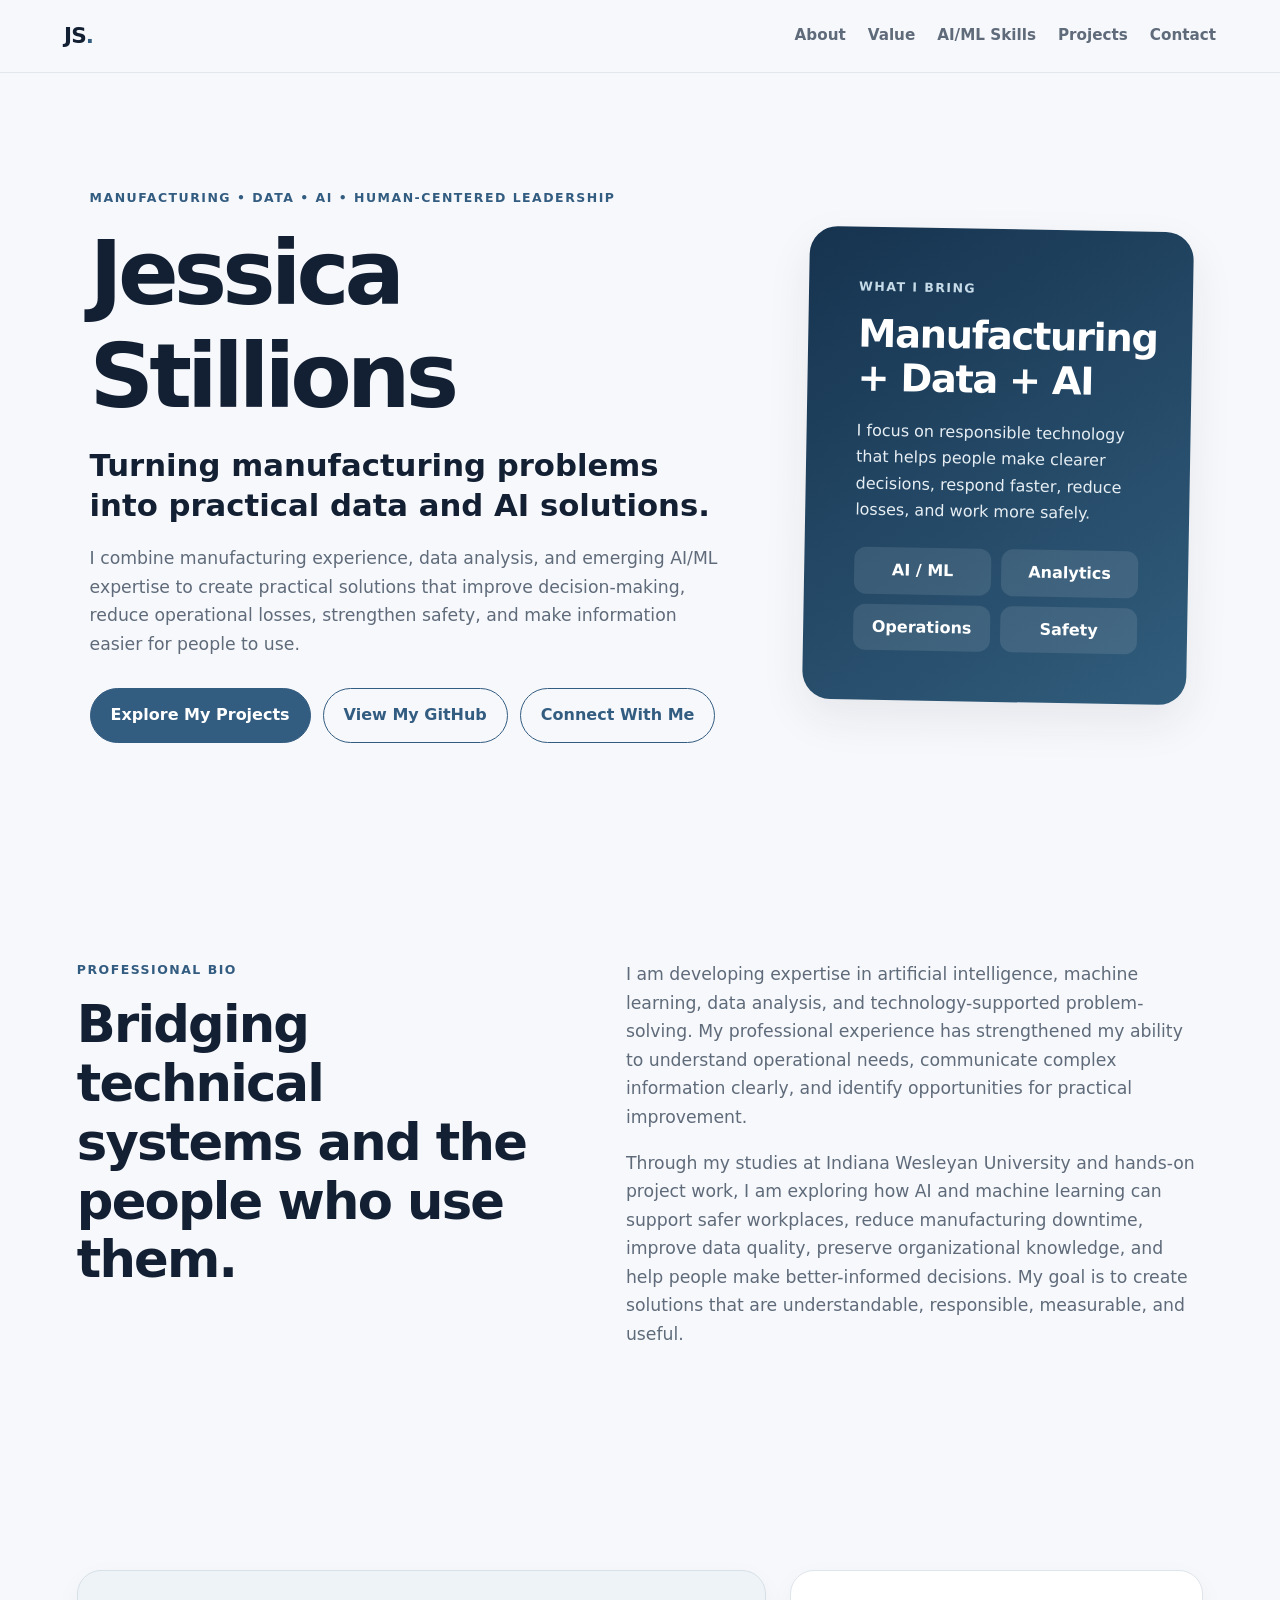
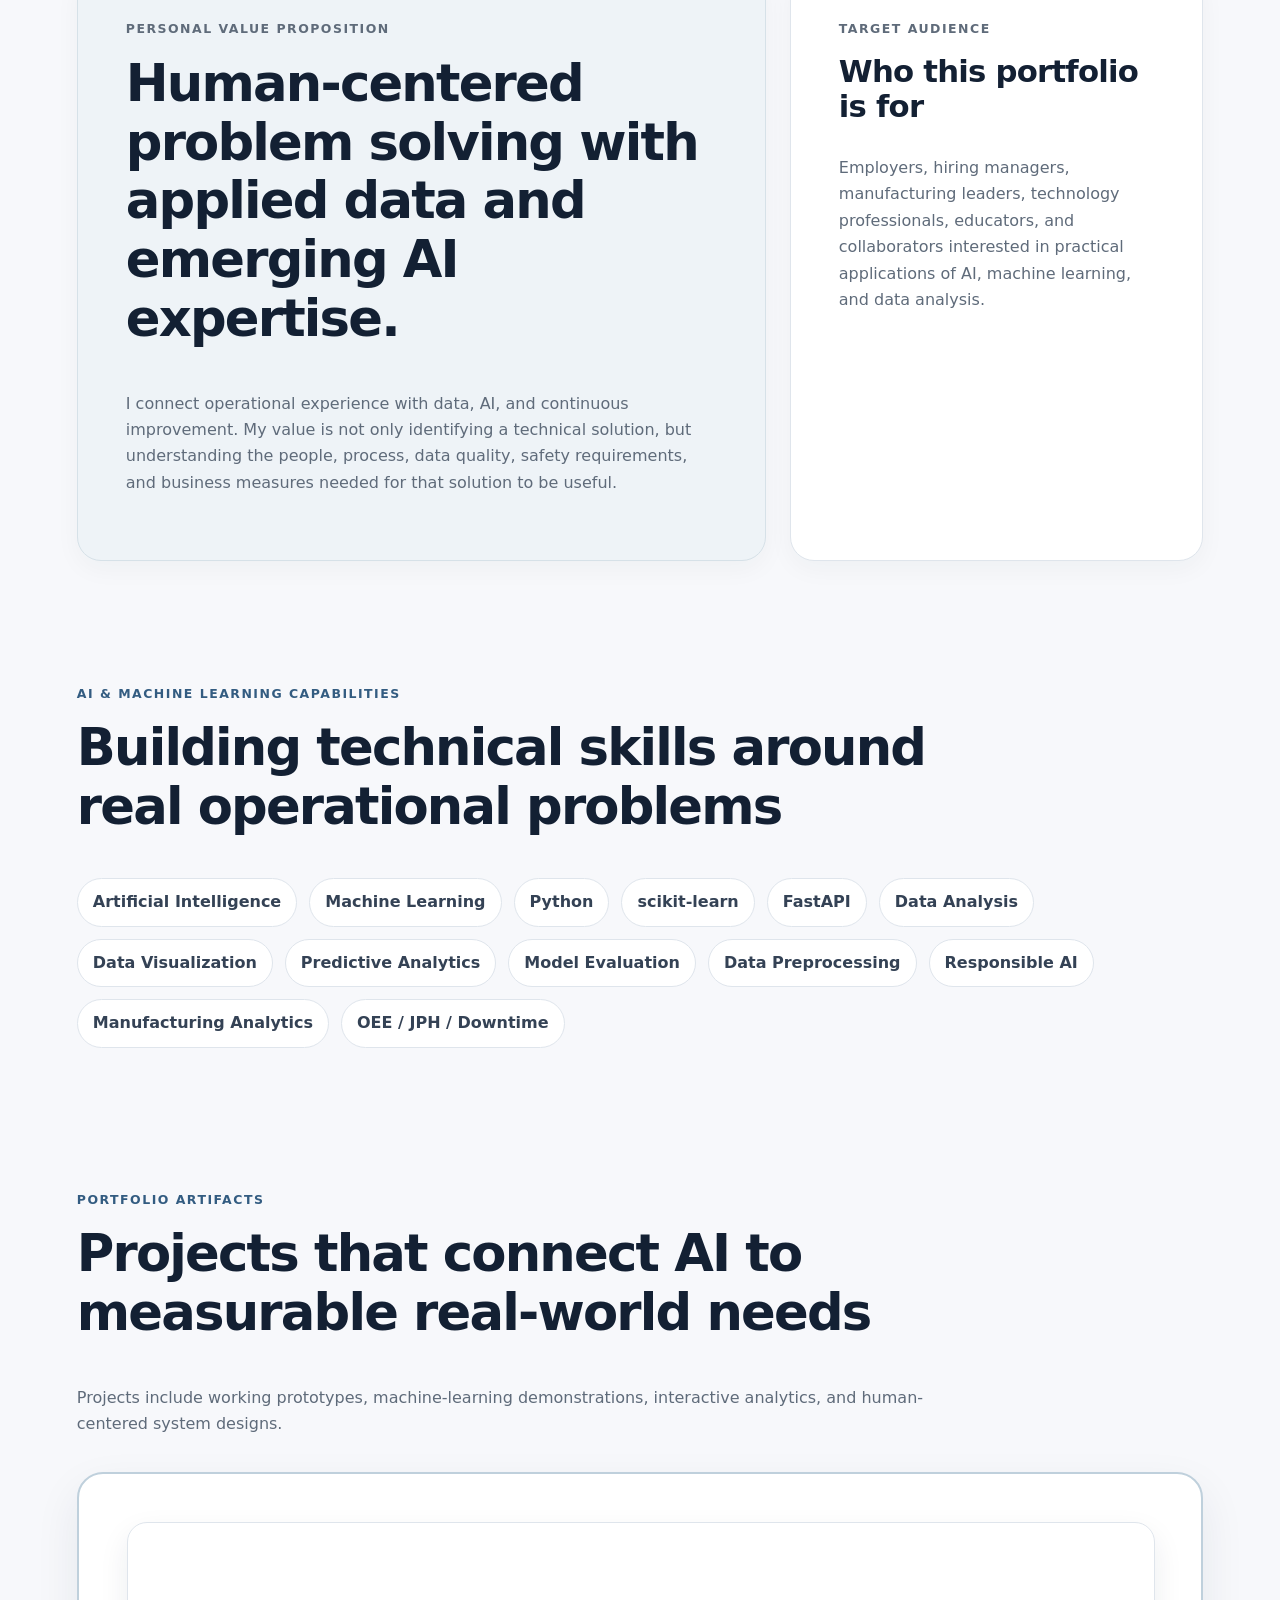
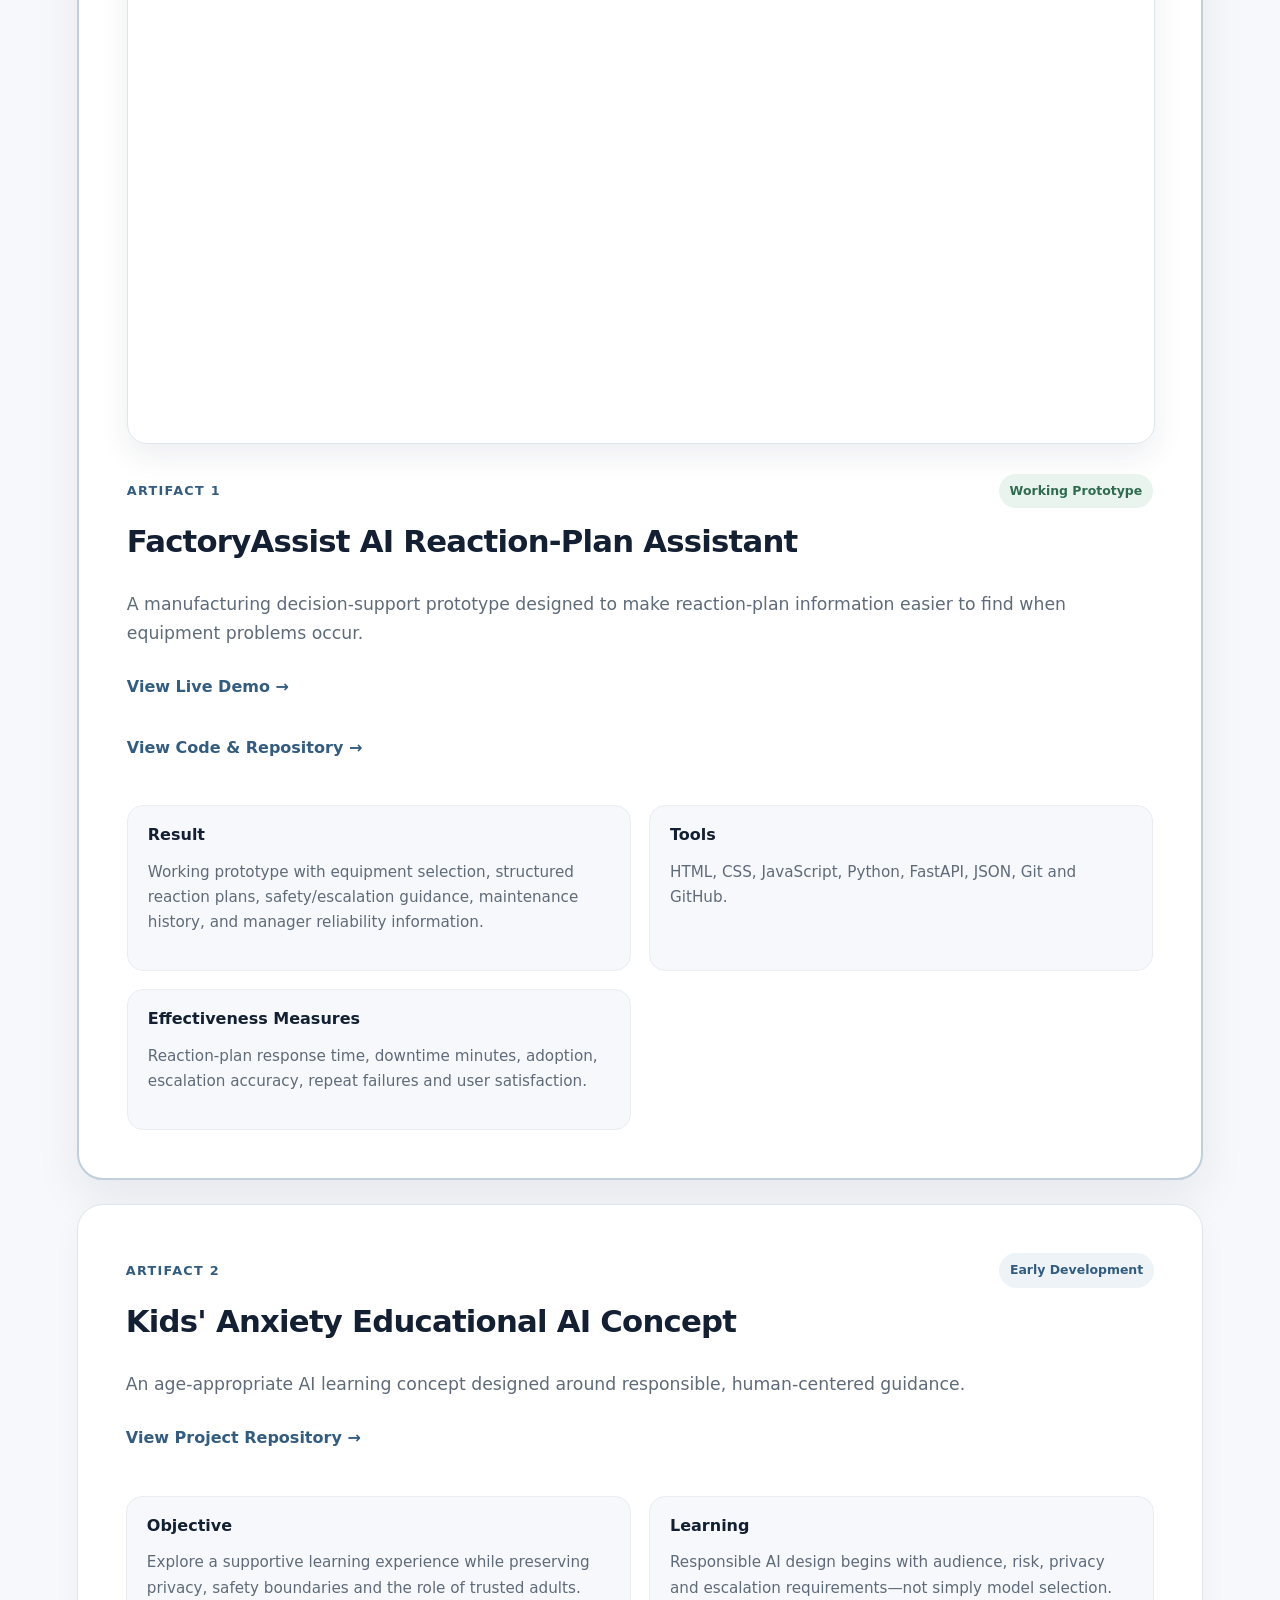
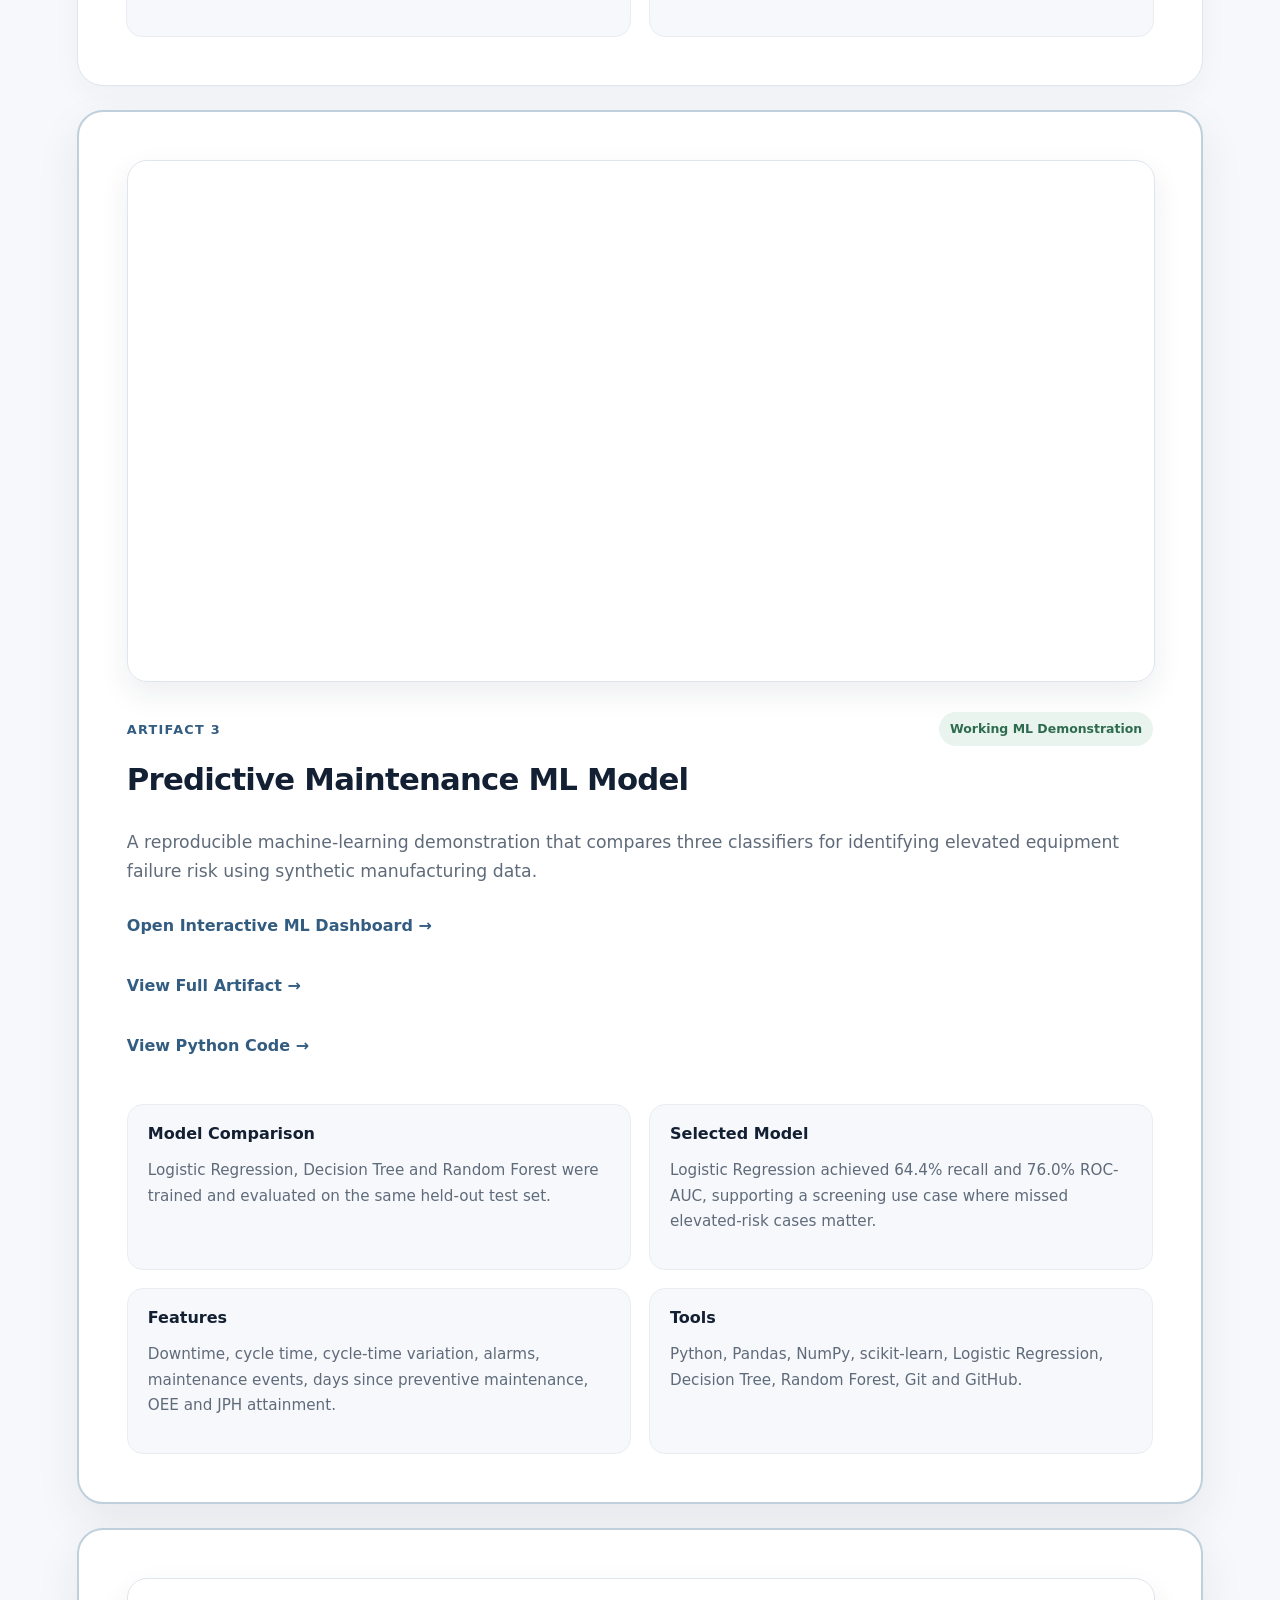
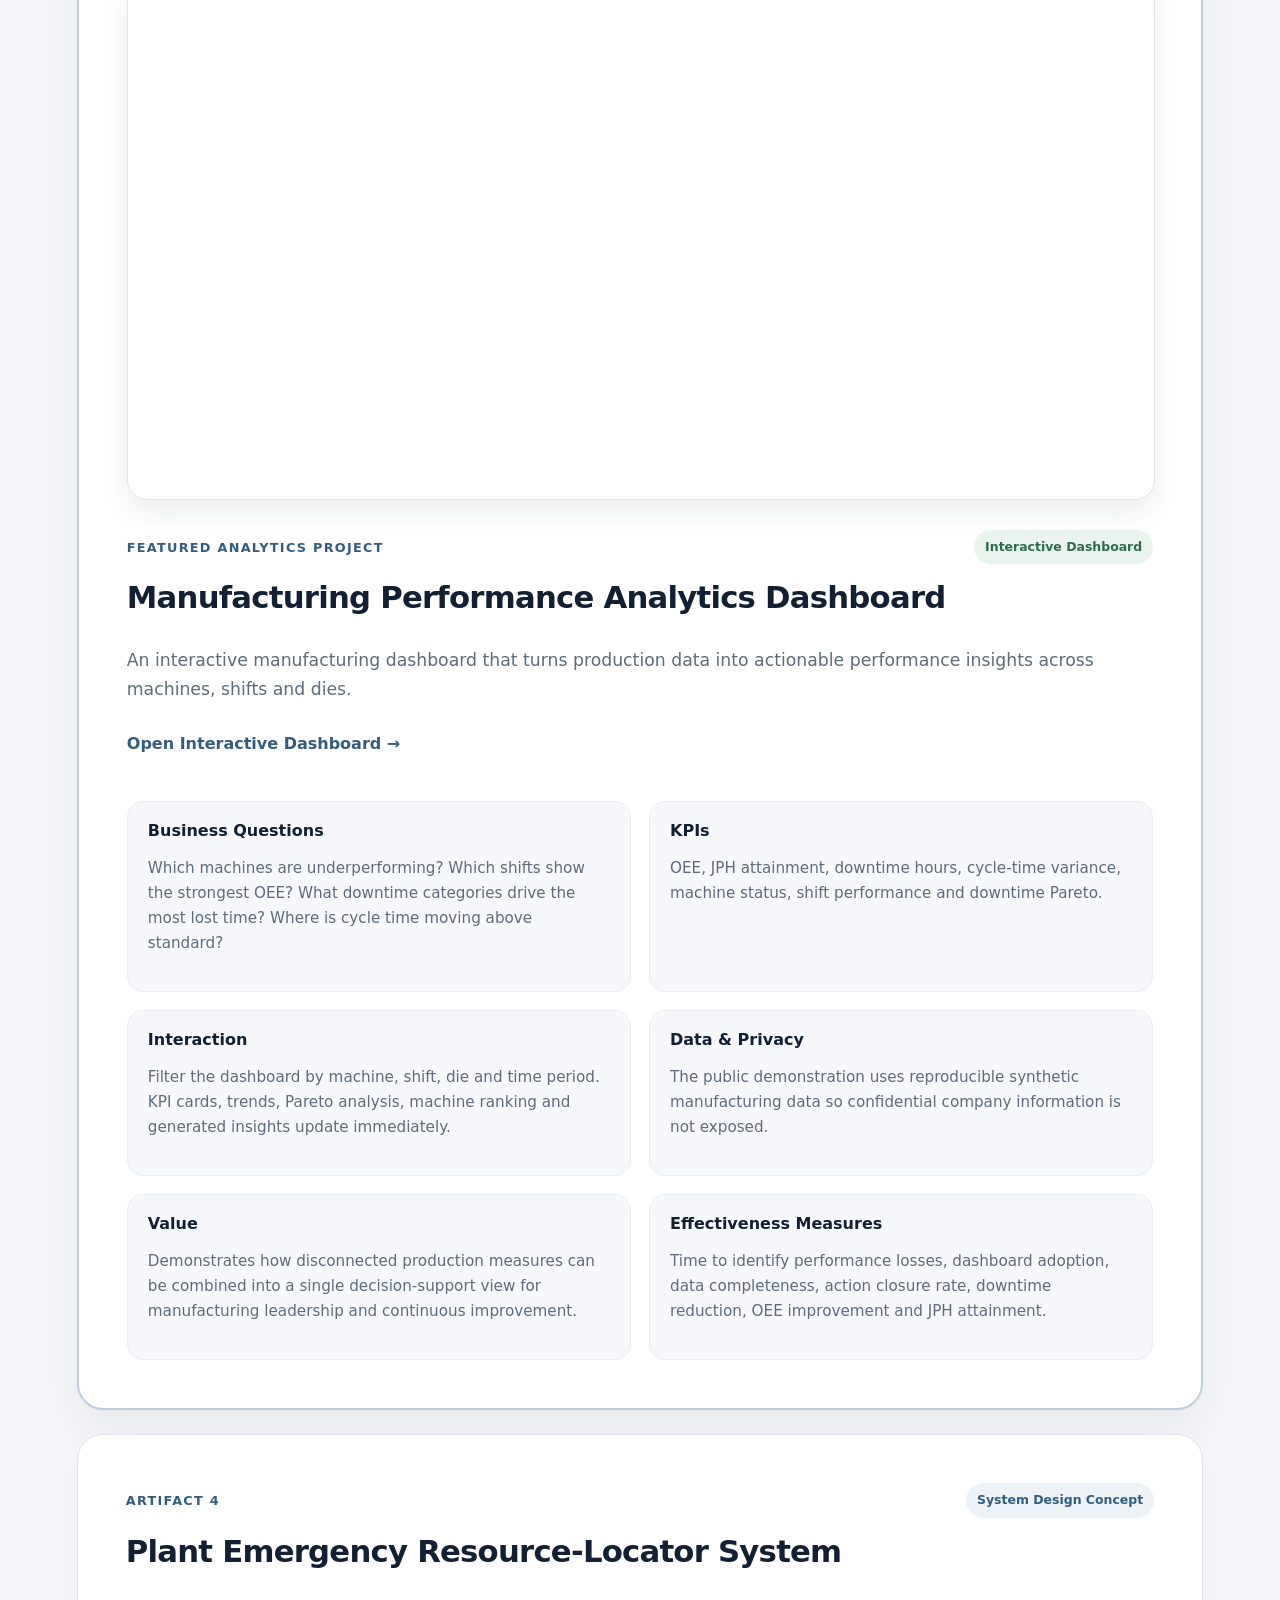
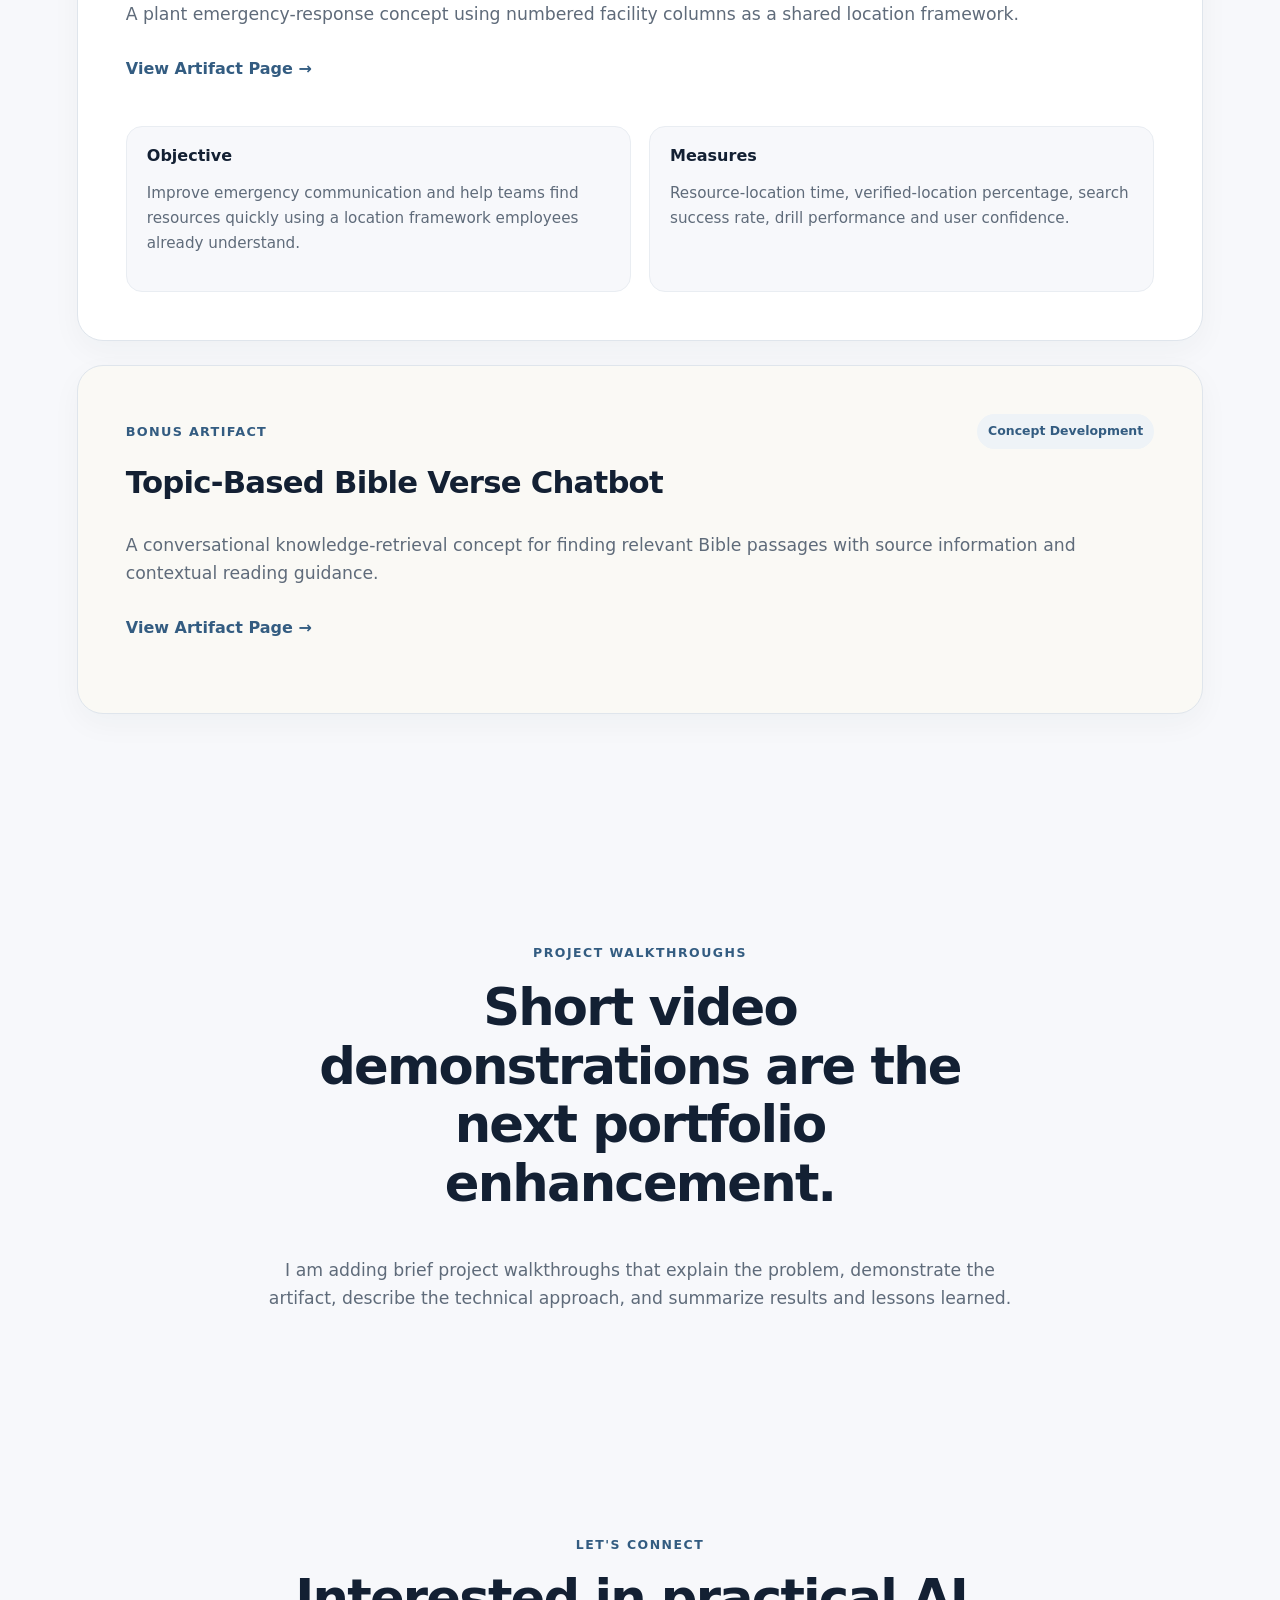
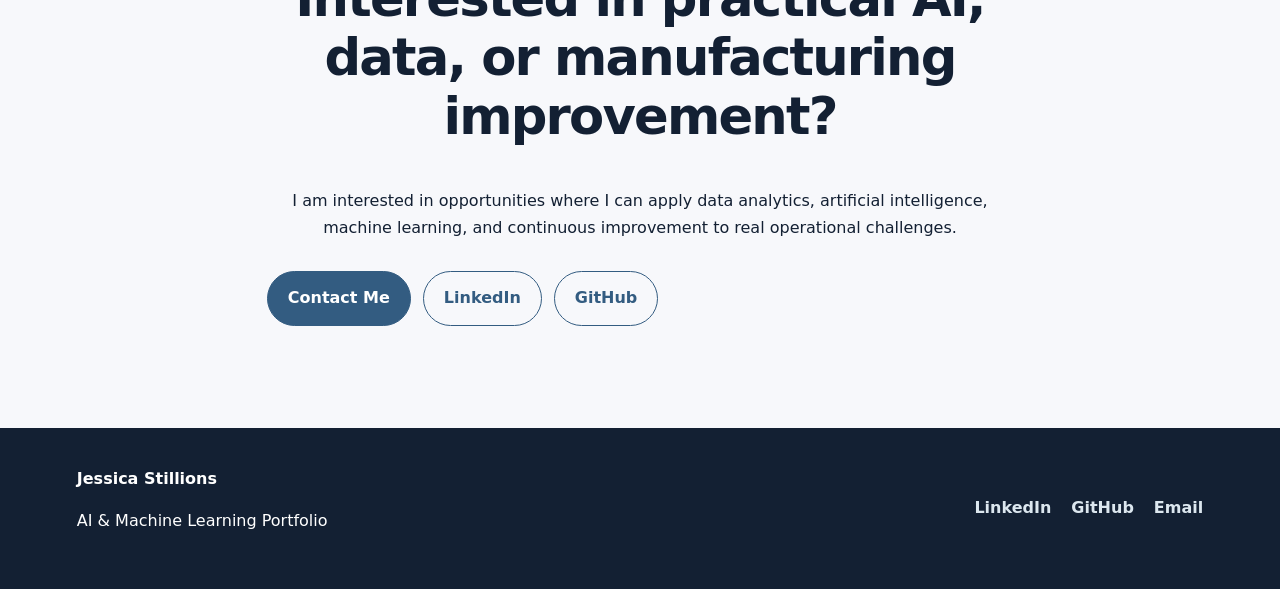
==== index.html @ 1bf2c4be "Add manufacturing analytics dashboard to portfolio" ====
<!DOCTYPE html>
<html lang="en">
<head>
  <meta charset="UTF-8" />
  <meta name="viewport" content="width=device-width, initial-scale=1.0" />
  <meta name="description" content="Jessica Stillions — AI, machine learning, and data portfolio focused on practical manufacturing, safety, and human-centered solutions." />
  <title>Jessica Stillions | AI & Machine Learning Portfolio</title>
  <link rel="stylesheet" href="styles.css" />
</head>
<body>
  <header class="site-header"><a class="brand" href="#top">JS<span>.</span></a><nav aria-label="Primary navigation"><a href="#about">About</a><a href="#value">Value</a><a href="#skills">AI/ML Skills</a><a href="#projects">Projects</a><a href="#contact">Contact</a></nav></header>
  <main id="top">
    <section class="hero"><div class="hero-copy"><p class="eyebrow">MANUFACTURING • DATA • AI • HUMAN-CENTERED LEADERSHIP</p><h1>Jessica Stillions</h1><p class="hero-lead">Turning manufacturing problems into practical data and AI solutions.</p><p class="hero-text">I combine manufacturing experience, data analysis, and emerging AI/ML expertise to create practical solutions that improve decision-making, reduce operational losses, strengthen safety, and make information easier for people to use.</p><div class="hero-actions"><a class="button primary" href="#projects">Explore My Projects</a><a class="button secondary" href="https://github.com/StillionsDataAnalyst" target="_blank" rel="noopener">View My GitHub</a><a class="button secondary" href="#contact">Connect With Me</a></div></div><div class="hero-card"><p class="card-kicker">What I bring</p><h2>Manufacturing + Data + AI</h2><p>I focus on responsible technology that helps people make clearer decisions, respond faster, reduce losses, and work more safely.</p><div class="mini-grid"><span>AI / ML</span><span>Analytics</span><span>Operations</span><span>Safety</span></div></div></section>
    <section id="about" class="section split-section"><div><p class="section-label">Professional Bio</p><h2>Bridging technical systems and the people who use them.</h2></div><div class="prose"><p>I am developing expertise in artificial intelligence, machine learning, data analysis, and technology-supported problem-solving. My professional experience has strengthened my ability to understand operational needs, communicate complex information clearly, and identify opportunities for practical improvement.</p><p>Through my studies at Indiana Wesleyan University and hands-on project work, I am exploring how AI and machine learning can support safer workplaces, reduce manufacturing downtime, improve data quality, preserve organizational knowledge, and help people make better-informed decisions. My goal is to create solutions that are understandable, responsible, measurable, and useful.</p></div></section>
    <section id="value" class="section value-grid"><article class="info-card featured"><p class="section-label">Personal Value Proposition</p><h2>Human-centered problem solving with applied data and emerging AI expertise.</h2><p>I connect operational experience with data, AI, and continuous improvement. My value is not only identifying a technical solution, but understanding the people, process, data quality, safety requirements, and business measures needed for that solution to be useful.</p></article><article class="info-card"><p class="section-label">Target Audience</p><h3>Who this portfolio is for</h3><p>Employers, hiring managers, manufacturing leaders, technology professionals, educators, and collaborators interested in practical applications of AI, machine learning, and data analysis.</p></article></section>
    <section id="skills" class="section skills-section"><div class="section-heading"><p class="section-label">AI & Machine Learning Capabilities</p><h2>Building technical skills around real operational problems</h2></div><div class="skill-list"><span>Artificial Intelligence</span><span>Machine Learning</span><span>Python</span><span>scikit-learn</span><span>FastAPI</span><span>Data Analysis</span><span>Data Visualization</span><span>Predictive Analytics</span><span>Model Evaluation</span><span>Data Preprocessing</span><span>Responsible AI</span><span>Manufacturing Analytics</span><span>OEE / JPH / Downtime</span></div></section>
    <section id="projects" class="section projects-section"><div class="section-heading"><p class="section-label">Portfolio Artifacts</p><h2>Projects that connect AI to measurable real-world needs</h2><p>Projects include working prototypes, machine-learning demonstrations, interactive analytics, and human-centered system designs.</p></div>
      <article class="project-card highlight"><div class="project-topline"><span class="artifact-number">Artifact 1</span><span class="status live">Working Prototype</span></div><h3>FactoryAssist AI Reaction-Plan Assistant</h3><p class="project-intro">A manufacturing decision-support prototype designed to make reaction-plan information easier to find when equipment problems occur.</p><a class="project-link" href="https://stillionsdataanalyst.github.io/FactoryAssist-AI/" target="_blank" rel="noopener">View Live Demo →</a><br><a class="project-link" href="https://github.com/StillionsDataAnalyst/FactoryAssist-AI" target="_blank" rel="noopener">View Code & Repository →</a><div class="project-details"><div><h4>Result</h4><p>Working prototype with equipment selection, structured reaction plans, safety/escalation guidance, maintenance history, and manager reliability information.</p></div><div><h4>Tools</h4><p>HTML, CSS, JavaScript, Python, FastAPI, JSON, Git and GitHub.</p></div><div><h4>Effectiveness Measures</h4><p>Reaction-plan response time, downtime minutes, adoption, escalation accuracy, repeat failures and user satisfaction.</p></div></div></article>
      <article class="project-card"><div class="project-topline"><span class="artifact-number">Artifact 2</span><span class="status">Early Development</span></div><h3>Kids' Anxiety Educational AI Concept</h3><p class="project-intro">An age-appropriate AI learning concept designed around responsible, human-centered guidance.</p><a class="project-link" href="https://github.com/StillionsDataAnalyst/MachineLearning" target="_blank" rel="noopener">View Project Repository →</a><div class="project-details"><div><h4>Objective</h4><p>Explore a supportive learning experience while preserving privacy, safety boundaries and the role of trusted adults.</p></div><div><h4>Learning</h4><p>Responsible AI design begins with audience, risk, privacy and escalation requirements—not simply model selection.</p></div></div></article>
      <article class="project-card highlight"><div class="project-topline"><span class="artifact-number">Artifact 3</span><span class="status live">Working ML Demonstration</span></div><h3>Predictive Maintenance ML Model</h3><p class="project-intro">A reproducible machine-learning demonstration that compares three classifiers for identifying elevated equipment failure risk using synthetic manufacturing data.</p><a class="project-link" href="predictive-maintenance-dashboard.html">Open Interactive ML Dashboard →</a><br><a class="project-link" href="artifact-3-predictive-maintenance.html">View Full Artifact →</a><br><a class="project-link" href="predictive-maintenance-model/train_model.py">View Python Code →</a><div class="project-details"><div><h4>Model Comparison</h4><p>Logistic Regression, Decision Tree and Random Forest were trained and evaluated on the same held-out test set.</p></div><div><h4>Selected Model</h4><p>Logistic Regression achieved 64.4% recall and 76.0% ROC-AUC, supporting a screening use case where missed elevated-risk cases matter.</p></div><div><h4>Features</h4><p>Downtime, cycle time, cycle-time variation, alarms, maintenance events, days since preventive maintenance, OEE and JPH attainment.</p></div><div><h4>Tools</h4><p>Python, Pandas, NumPy, scikit-learn, Logistic Regression, Decision Tree, Random Forest, Git and GitHub.</p></div></div></article>
      <article class="project-card highlight"><div class="project-topline"><span class="artifact-number">Featured Analytics Project</span><span class="status live">Interactive Dashboard</span></div><h3>Manufacturing Performance Analytics Dashboard</h3><p class="project-intro">An interactive manufacturing dashboard that turns production data into actionable performance insights across machines, shifts and dies.</p><a class="project-link" href="manufacturing-analytics-dashboard.html">Open Interactive Dashboard →</a><div class="project-details"><div><h4>Business Questions</h4><p>Which machines are underperforming? Which shifts show the strongest OEE? What downtime categories drive the most lost time? Where is cycle time moving above standard?</p></div><div><h4>KPIs</h4><p>OEE, JPH attainment, downtime hours, cycle-time variance, machine status, shift performance and downtime Pareto.</p></div><div><h4>Interaction</h4><p>Filter the dashboard by machine, shift, die and time period. KPI cards, trends, Pareto analysis, machine ranking and generated insights update immediately.</p></div><div><h4>Data & Privacy</h4><p>The public demonstration uses reproducible synthetic manufacturing data so confidential company information is not exposed.</p></div><div><h4>Value</h4><p>Demonstrates how disconnected production measures can be combined into a single decision-support view for manufacturing leadership and continuous improvement.</p></div><div><h4>Effectiveness Measures</h4><p>Time to identify performance losses, dashboard adoption, data completeness, action closure rate, downtime reduction, OEE improvement and JPH attainment.</p></div></div></article>
      <article class="project-card"><div class="project-topline"><span class="artifact-number">Artifact 4</span><span class="status">System Design Concept</span></div><h3>Plant Emergency Resource-Locator System</h3><p class="project-intro">A plant emergency-response concept using numbered facility columns as a shared location framework.</p><a class="project-link" href="artifact-4-emergency-resource-locator.html">View Artifact Page →</a><div class="project-details"><div><h4>Objective</h4><p>Improve emergency communication and help teams find resources quickly using a location framework employees already understand.</p></div><div><h4>Measures</h4><p>Resource-location time, verified-location percentage, search success rate, drill performance and user confidence.</p></div></div></article>
      <article class="project-card bonus"><div class="project-topline"><span class="artifact-number">Bonus Artifact</span><span class="status">Concept Development</span></div><h3>Topic-Based Bible Verse Chatbot</h3><p class="project-intro">A conversational knowledge-retrieval concept for finding relevant Bible passages with source information and contextual reading guidance.</p><a class="project-link" href="artifact-5-bible-verse-chatbot.html">View Artifact Page →</a></article>
    </section>
    <section class="section growth-note"><p class="section-label">Project Walkthroughs</p><h2>Short video demonstrations are the next portfolio enhancement.</h2><p>I am adding brief project walkthroughs that explain the problem, demonstrate the artifact, describe the technical approach, and summarize results and lessons learned.</p></section>
    <section class="section growth-note"><p class="section-label">Let's Connect</p><h2>Interested in practical AI, data, or manufacturing improvement?</h2><p>I am interested in opportunities where I can apply data analytics, artificial intelligence, machine learning, and continuous improvement to real operational challenges.</p><div class="hero-actions"><a class="button primary" href="mailto:jessica.stillions@myemail.indwes.edu">Contact Me</a><a class="button secondary" href="https://www.linkedin.com/in/jessicastillions009/" target="_blank" rel="noopener">LinkedIn</a><a class="button secondary" href="https://github.com/StillionsDataAnalyst" target="_blank" rel="noopener">GitHub</a></div></section>
  </main>
  <footer id="contact"><div><p class="footer-name">Jessica Stillions</p><p>AI & Machine Learning Portfolio</p></div><div class="footer-links"><a href="https://www.linkedin.com/in/jessicastillions009/" target="_blank" rel="noopener">LinkedIn</a><a href="https://github.com/StillionsDataAnalyst" target="_blank" rel="noopener">GitHub</a><a href="mailto:jessica.stillions@myemail.indwes.edu">Email</a></div></footer>
</body>
</html>
---- styles.css ----
:root{--bg:#f7f8fb;--surface:#ffffff;--ink:#132033;--muted:#5f6b7a;--line:#dfe5ec;--accent:#335c81;--accent-2:#6b8e9f;--soft:#eef3f7;--success:#2f6b4f;--shadow:0 18px 45px rgba(24,39,58,.08)}*{box-sizing:border-box}html{scroll-behavior:smooth}body{margin:0;font-family:Inter,ui-sans-serif,system-ui,-apple-system,BlinkMacSystemFont,"Segoe UI",sans-serif;background:var(--bg);color:var(--ink);line-height:1.65}a{color:inherit}.site-header{position:sticky;top:0;z-index:20;display:flex;align-items:center;justify-content:space-between;padding:18px clamp(20px,5vw,72px);background:rgba(247,248,251,.92);backdrop-filter:blur(14px);border-bottom:1px solid rgba(223,229,236,.85)}.brand{font-size:1.35rem;font-weight:800;text-decoration:none;letter-spacing:-.04em}.brand span{color:var(--accent)}nav{display:flex;gap:22px}nav a{text-decoration:none;font-size:.95rem;color:var(--muted);font-weight:650}nav a:hover{color:var(--accent)}main{overflow:hidden}.hero{min-height:78vh;display:grid;grid-template-columns:minmax(0,1.25fr) minmax(300px,.75fr);gap:clamp(36px,6vw,84px);align-items:center;padding:clamp(68px,9vw,120px) clamp(20px,7vw,100px);max-width:1500px;margin:0 auto}.eyebrow,.section-label,.card-kicker{margin:0 0 14px;text-transform:uppercase;letter-spacing:.12em;font-size:.78rem;font-weight:800;color:var(--accent)}h1,h2,h3,h4{line-height:1.15;margin-top:0}h1{font-size:clamp(3rem,7vw,6.8rem);letter-spacing:-.055em;margin-bottom:18px}h2{font-size:clamp(2rem,4vw,3.35rem);letter-spacing:-.035em}h3{font-size:clamp(1.45rem,2.4vw,2.1rem);letter-spacing:-.025em}.hero-lead{font-size:clamp(1.4rem,2.4vw,2.15rem);max-width:850px;margin:0 0 18px;font-weight:650;line-height:1.3}.hero-text{font-size:1.08rem;color:var(--muted);max-width:760px}.hero-actions{display:flex;flex-wrap:wrap;gap:12px;margin-top:30px}.button{display:inline-flex;align-items:center;justify-content:center;padding:13px 20px;border-radius:999px;text-decoration:none;font-weight:750;border:1px solid var(--accent)}.button.primary{background:var(--accent);color:white}.button.secondary{color:var(--accent);background:transparent}.hero-card{background:linear-gradient(145deg,#16334f,#315d7c);color:white;padding:clamp(30px,4vw,50px);border-radius:28px;box-shadow:var(--shadow);transform:rotate(1deg)}.hero-card .card-kicker{color:#c7dce8}.hero-card h2{font-size:clamp(2rem,3vw,3rem);margin-bottom:18px}.hero-card p{color:#e6eef3}.mini-grid{display:grid;grid-template-columns:1fr 1fr;gap:10px;margin-top:24px}.mini-grid span{padding:10px 12px;border-radius:12px;background:rgba(255,255,255,.1);text-align:center;font-weight:700}.section{max-width:1320px;margin:0 auto;padding:clamp(64px,8vw,110px) clamp(20px,6vw,78px)}.split-section{display:grid;grid-template-columns:.9fr 1.1fr;gap:clamp(36px,6vw,90px);align-items:start}.prose p{font-size:1.08rem;color:var(--muted);margin-top:0}.value-grid{display:grid;grid-template-columns:1.25fr .75fr;gap:24px}.info-card{background:var(--surface);padding:clamp(28px,4vw,48px);border:1px solid var(--line);border-radius:24px;box-shadow:0 8px 26px rgba(24,39,58,.04)}.info-card.featured{background:var(--soft);border-color:#d6e1e8}.info-card p{color:var(--muted)}.skills-section{padding-top:20px}.section-heading{max-width:860px;margin-bottom:34px}.section-heading>p:last-child{color:var(--muted)}.skill-list{display:flex;flex-wrap:wrap;gap:12px}.skill-list span{padding:10px 15px;border-radius:999px;background:var(--surface);border:1px solid var(--line);font-weight:700;color:#344255}.projects-section{padding-top:40px}.project-card{background:var(--surface);border:1px solid var(--line);border-radius:26px;padding:clamp(28px,4vw,48px);margin:24px 0;box-shadow:0 10px 30px rgba(24,39,58,.04)}.project-card.highlight{border:2px solid #bfd0dc;box-shadow:var(--shadow)}.project-card.bonus{background:#faf9f5}.project-topline{display:flex;justify-content:space-between;gap:15px;align-items:center;margin-bottom:16px}.artifact-number{font-size:.8rem;text-transform:uppercase;letter-spacing:.1em;font-weight:850;color:var(--accent)}.status{font-size:.78rem;font-weight:800;padding:7px 11px;border-radius:999px;background:var(--soft);color:var(--accent)}.status.live{background:#e9f4ee;color:var(--success)}.project-intro{font-size:1.08rem;color:var(--muted);max-width:1000px}.project-link{display:inline-block;margin:10px 0 24px;color:var(--accent);font-weight:800;text-decoration:none}.project-link:hover{text-decoration:underline}.project-details{display:grid;grid-template-columns:repeat(2,minmax(0,1fr));gap:18px;margin-top:20px}.project-details>div{padding:20px;background:var(--bg);border-radius:16px;border:1px solid #e9edf2}.project-details.compact{grid-template-columns:repeat(3,minmax(0,1fr))}.project-details h4{margin-bottom:8px;font-size:1rem}.project-details p,.project-details li{color:var(--muted);font-size:.95rem}.project-details ol{padding-left:20px;margin-bottom:0}.references{grid-column:1/-1}.references a{color:var(--accent);font-weight:700}.growth-note{text-align:center;max-width:900px}.growth-note p:last-child{color:var(--muted);font-size:1.08rem}footer{display:flex;justify-content:space-between;align-items:center;gap:30px;padding:38px clamp(20px,6vw,78px);background:#132033;color:white}.footer-name{font-weight:800;margin:0}.footer-links{display:flex;gap:20px;flex-wrap:wrap}.footer-links a{color:#dce7ef;text-decoration:none;font-weight:700}.footer-links a:hover{color:white}.project-card.highlight::before{content:"";display:block;width:100%;height:clamp(260px,42vw,520px);margin-bottom:30px;border-radius:20px;border:1px solid var(--line);background-image:url("https://image.thum.io/get/width/1400/crop/900/https://stillionsdataanalyst.github.io/FactoryAssist-AI/");background-size:cover;background-position:top center;background-repeat:no-repeat;box-shadow:0 12px 30px rgba(24,39,58,.08)}@media(max-width:900px){.hero,.split-section,.value-grid{grid-template-columns:1fr}.hero{min-height:auto;padding-top:74px}.hero-card{transform:none;max-width:600px}.project-details,.project-details.compact{grid-template-columns:1fr}.references{grid-column:auto}}@media(max-width:640px){.site-header{align-items:flex-start;gap:16px}.site-header nav{gap:11px;flex-wrap:wrap;justify-content:flex-end}.site-header nav a{font-size:.84rem}.project-topline{align-items:flex-start;flex-direction:column}.hero-actions{flex-direction:column;align-items:stretch}.button{width:100%}footer{align-items:flex-start;flex-direction:column}.project-card.highlight::before{height:360px;background-size:cover;background-position:top center}}
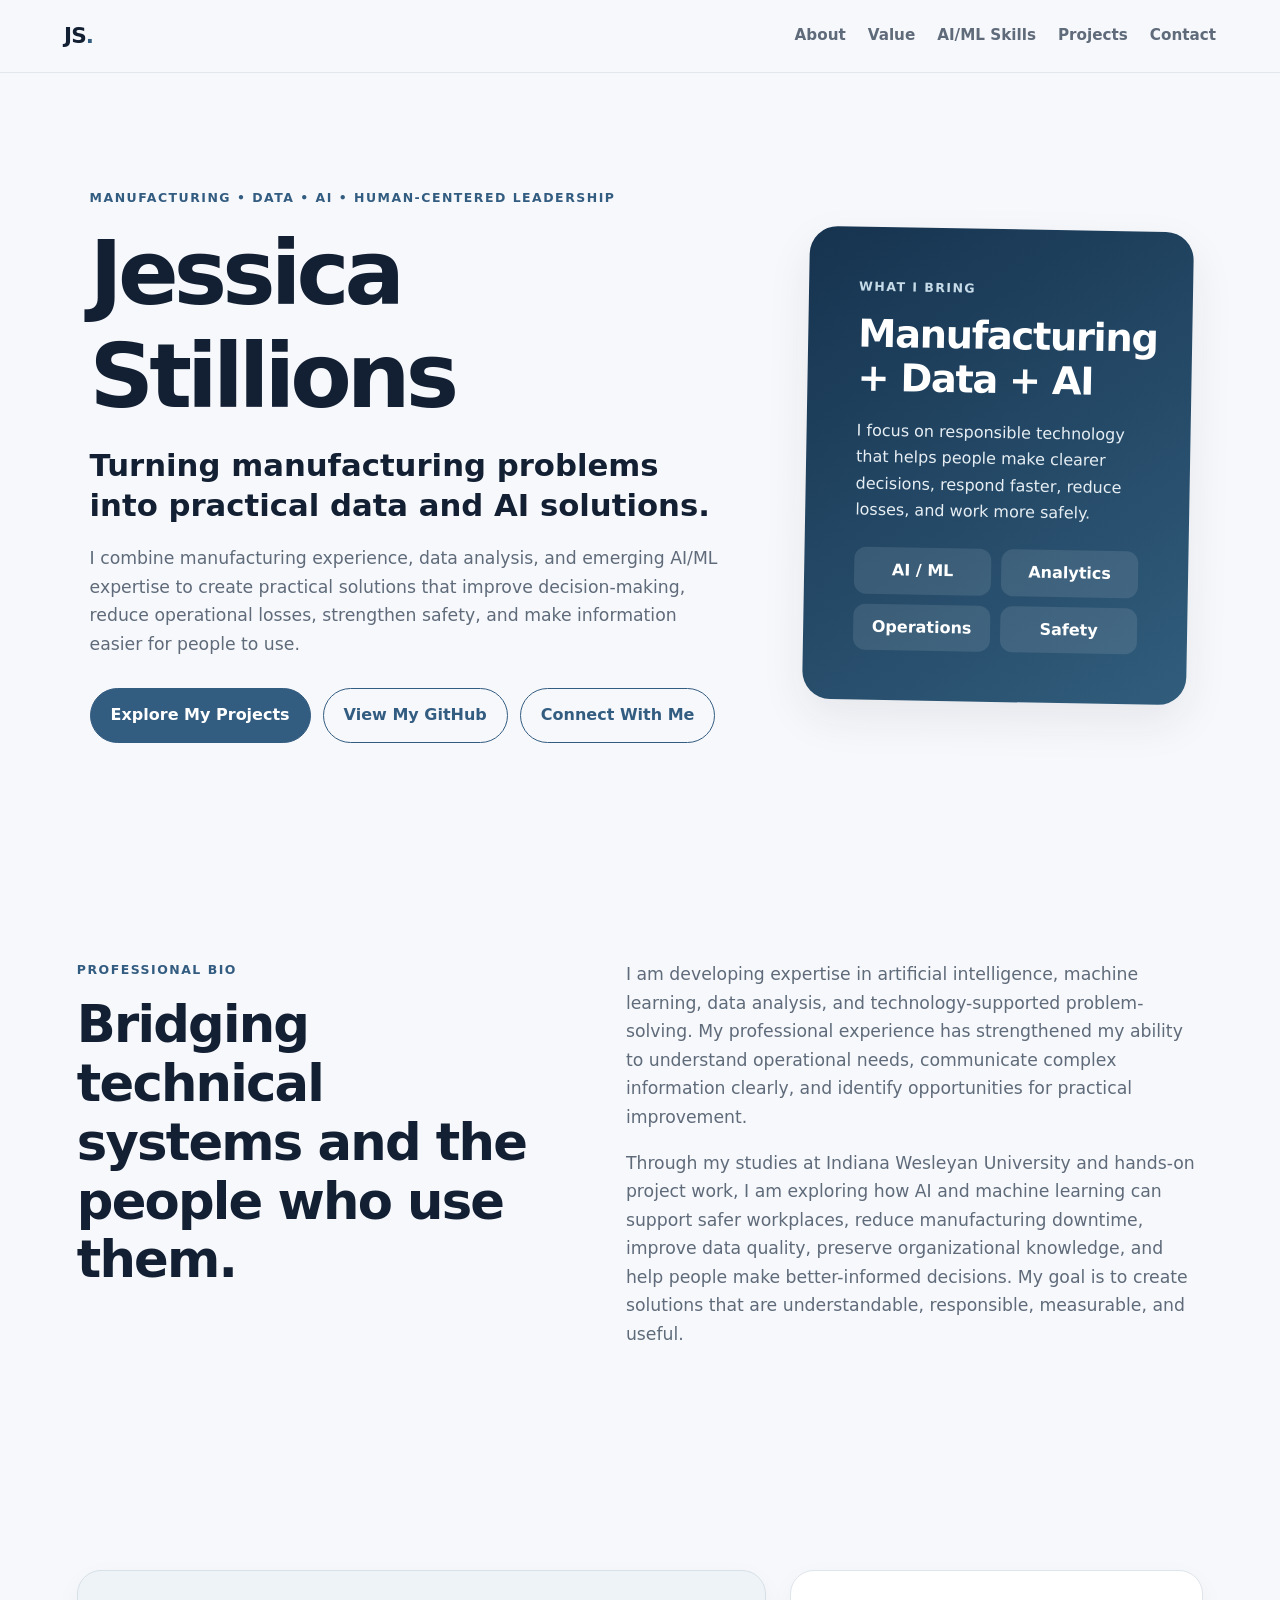
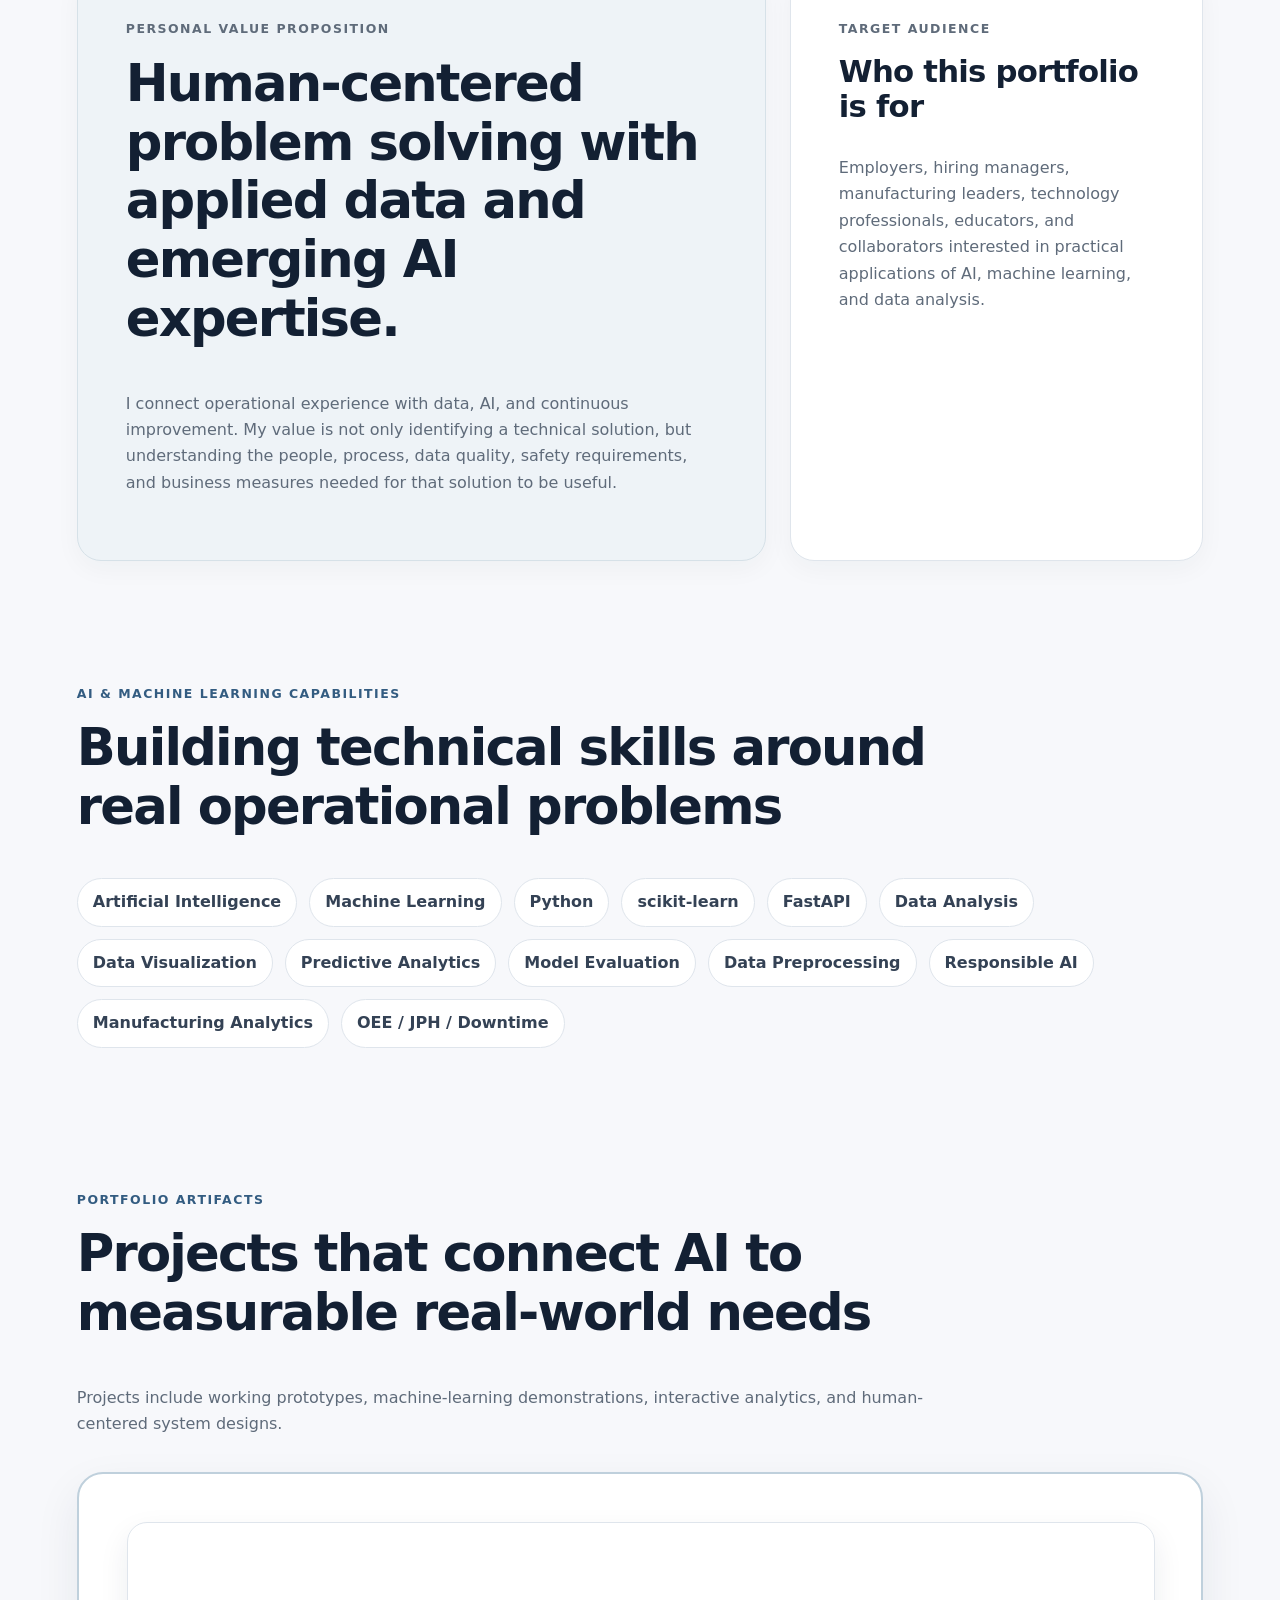
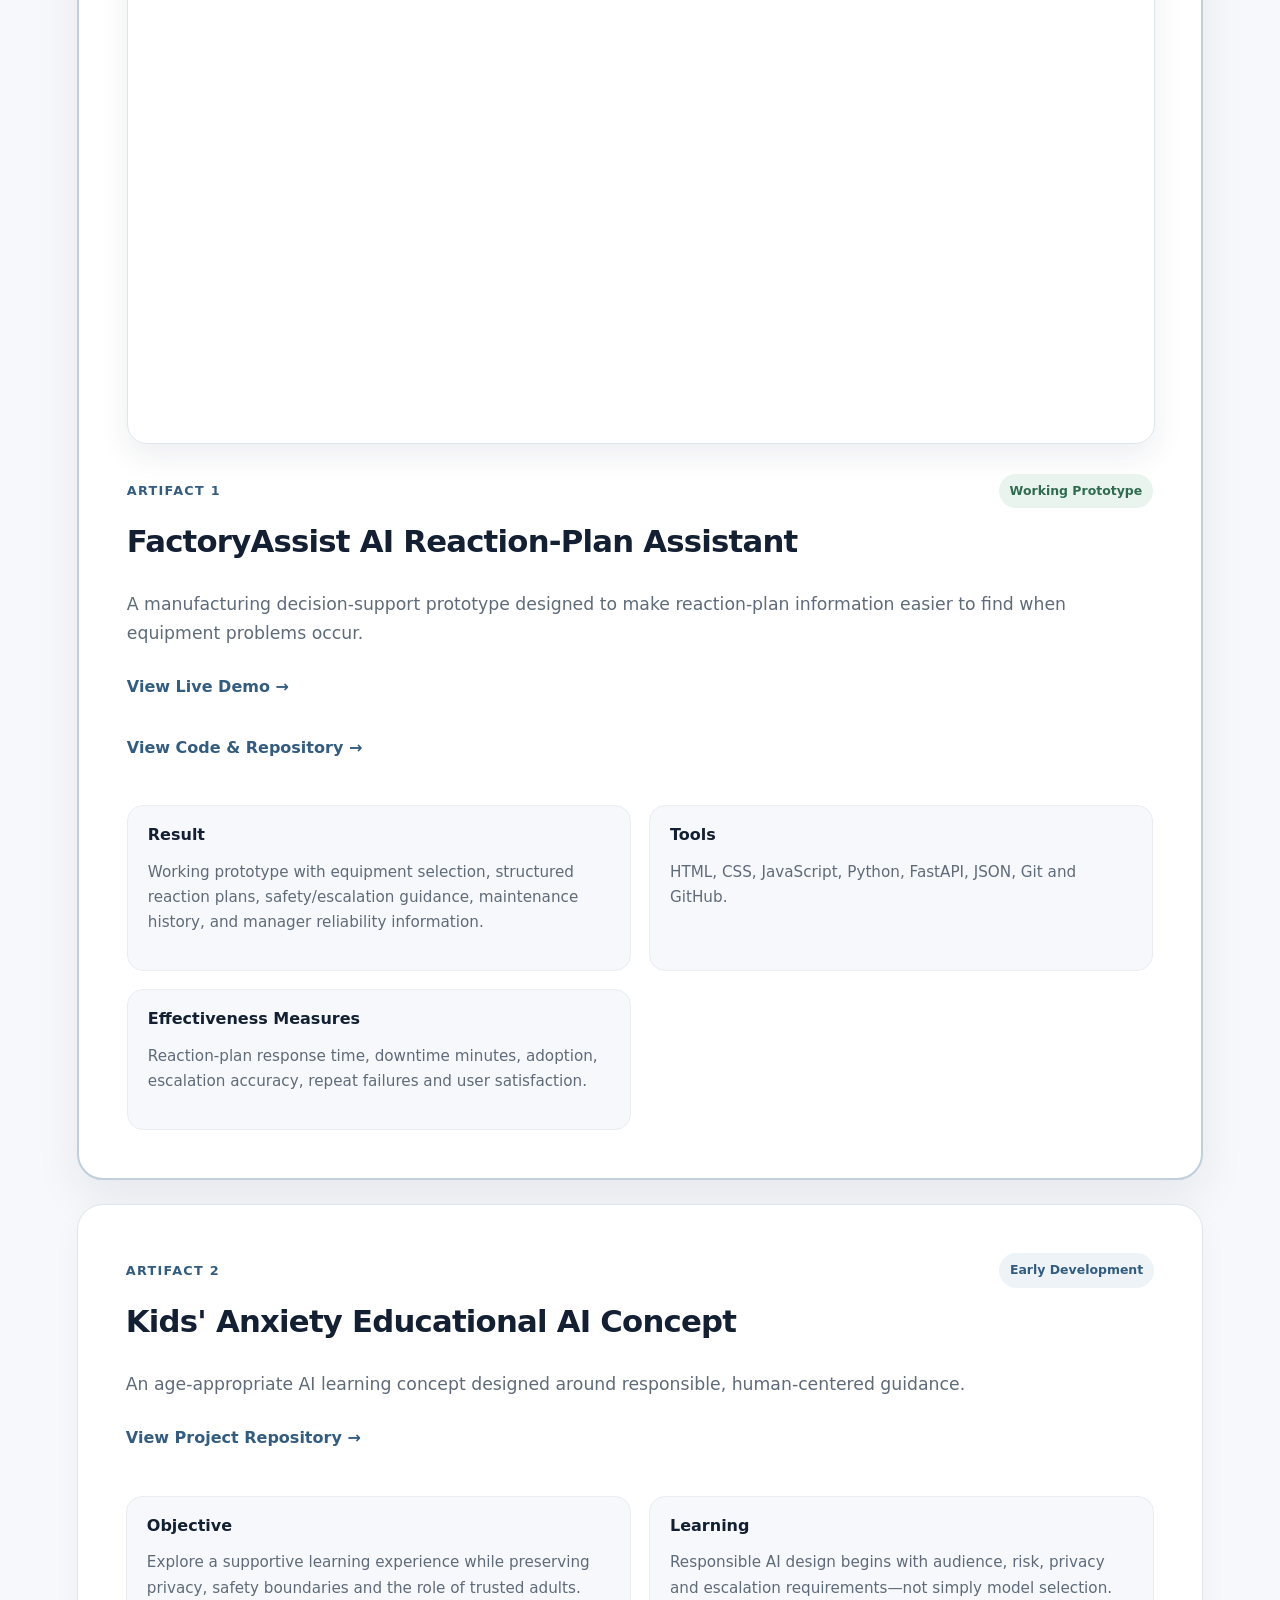
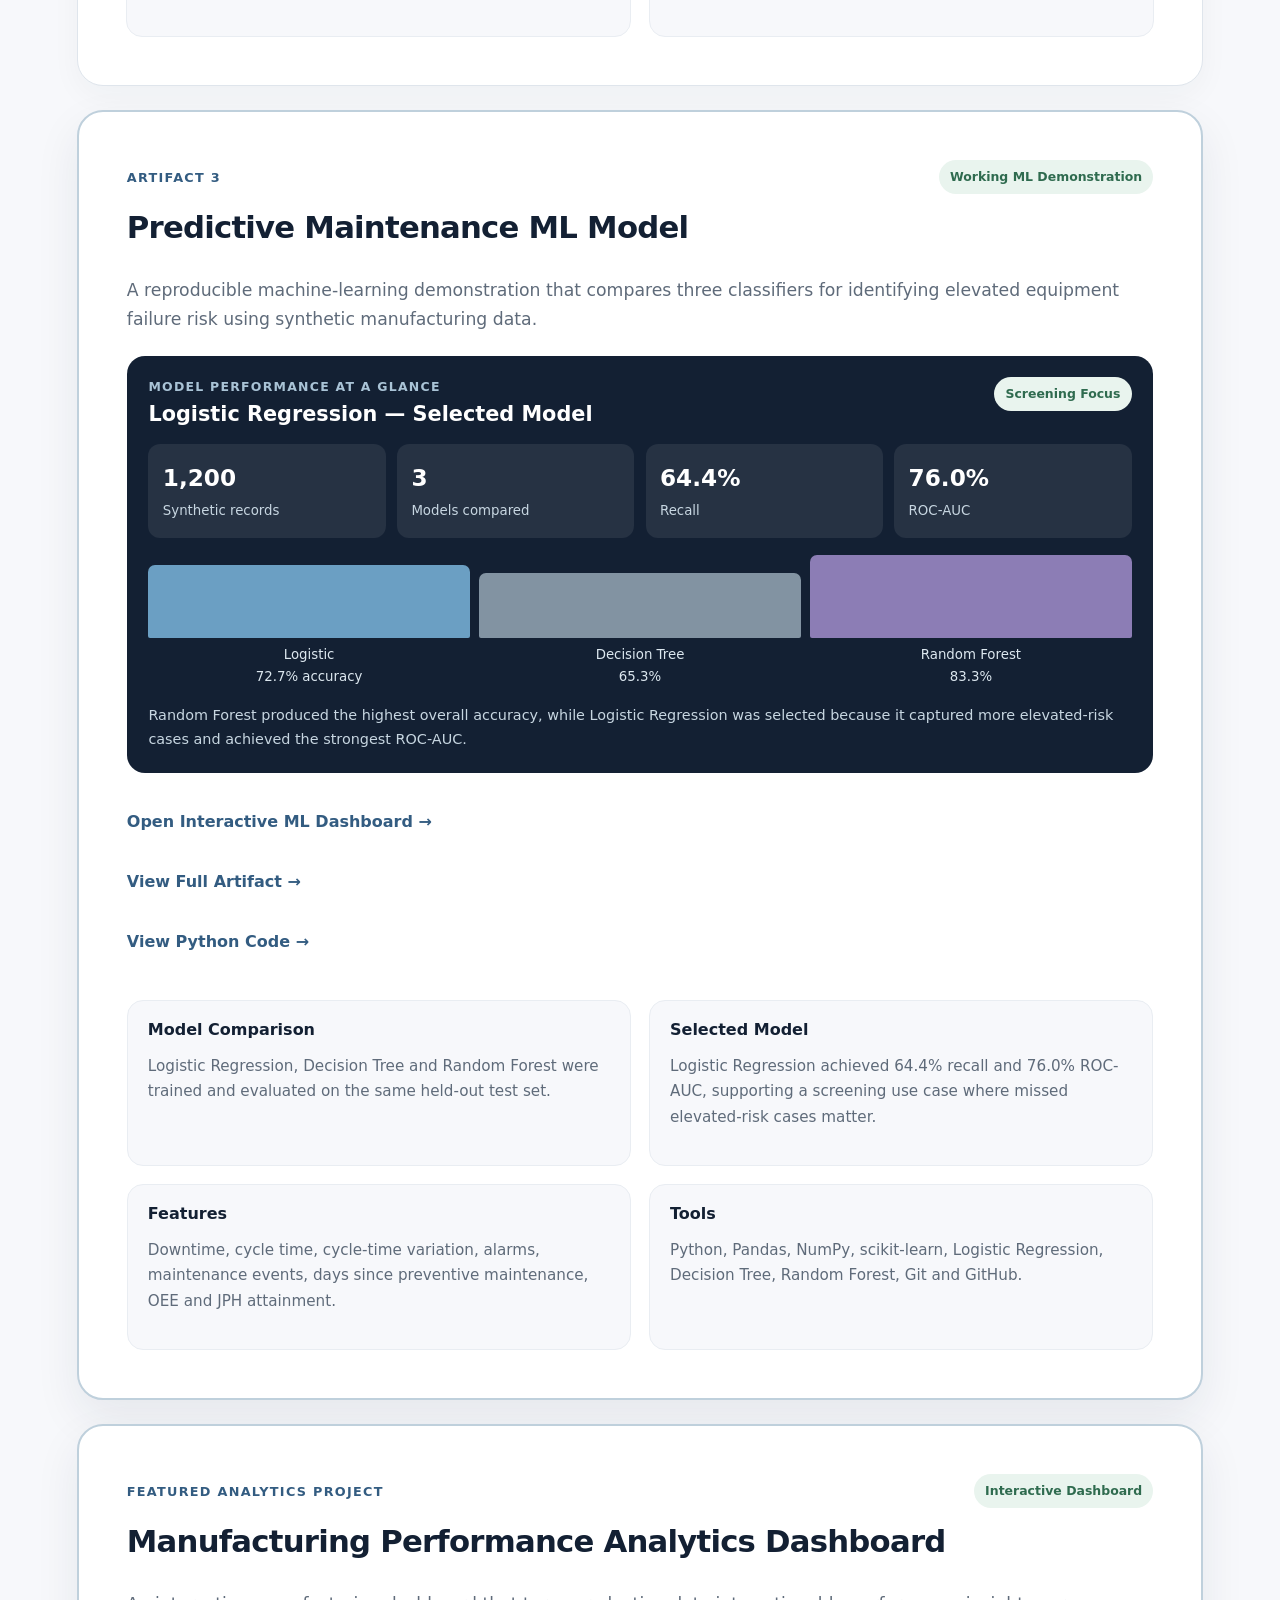
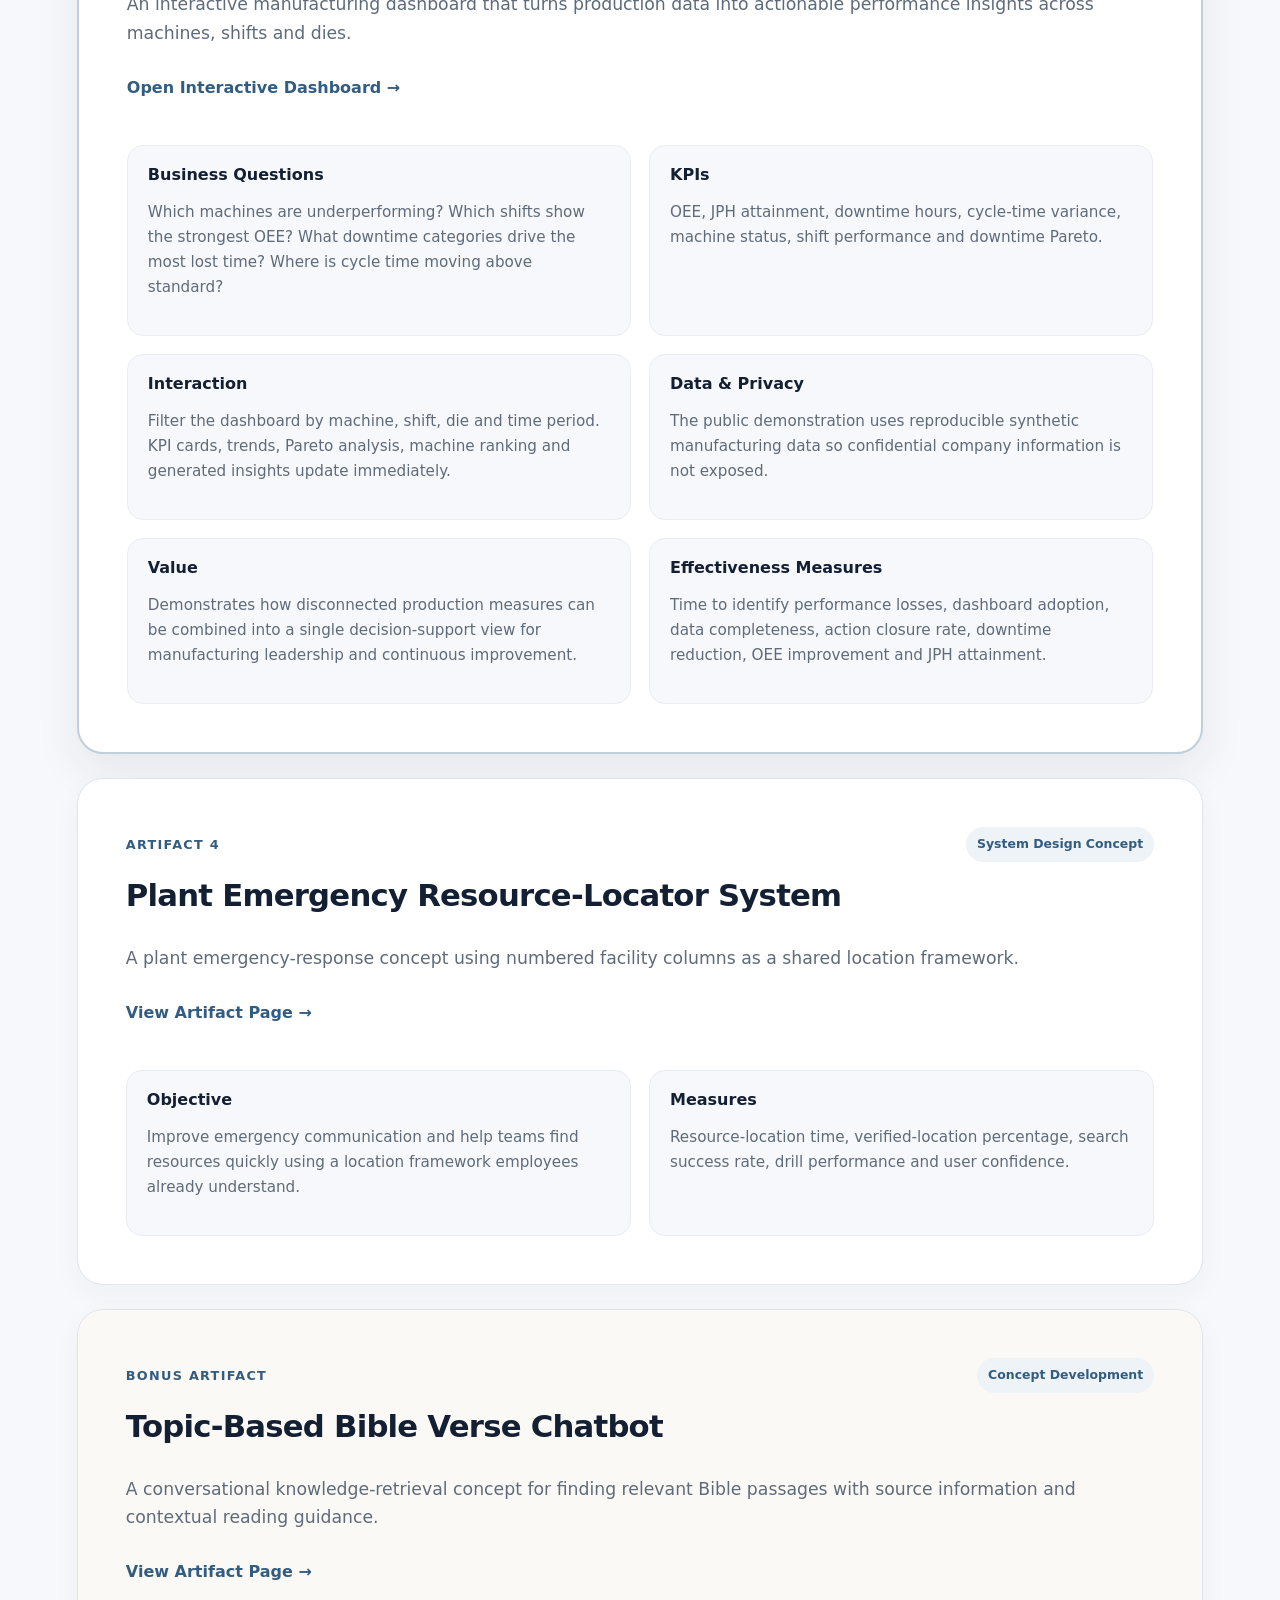
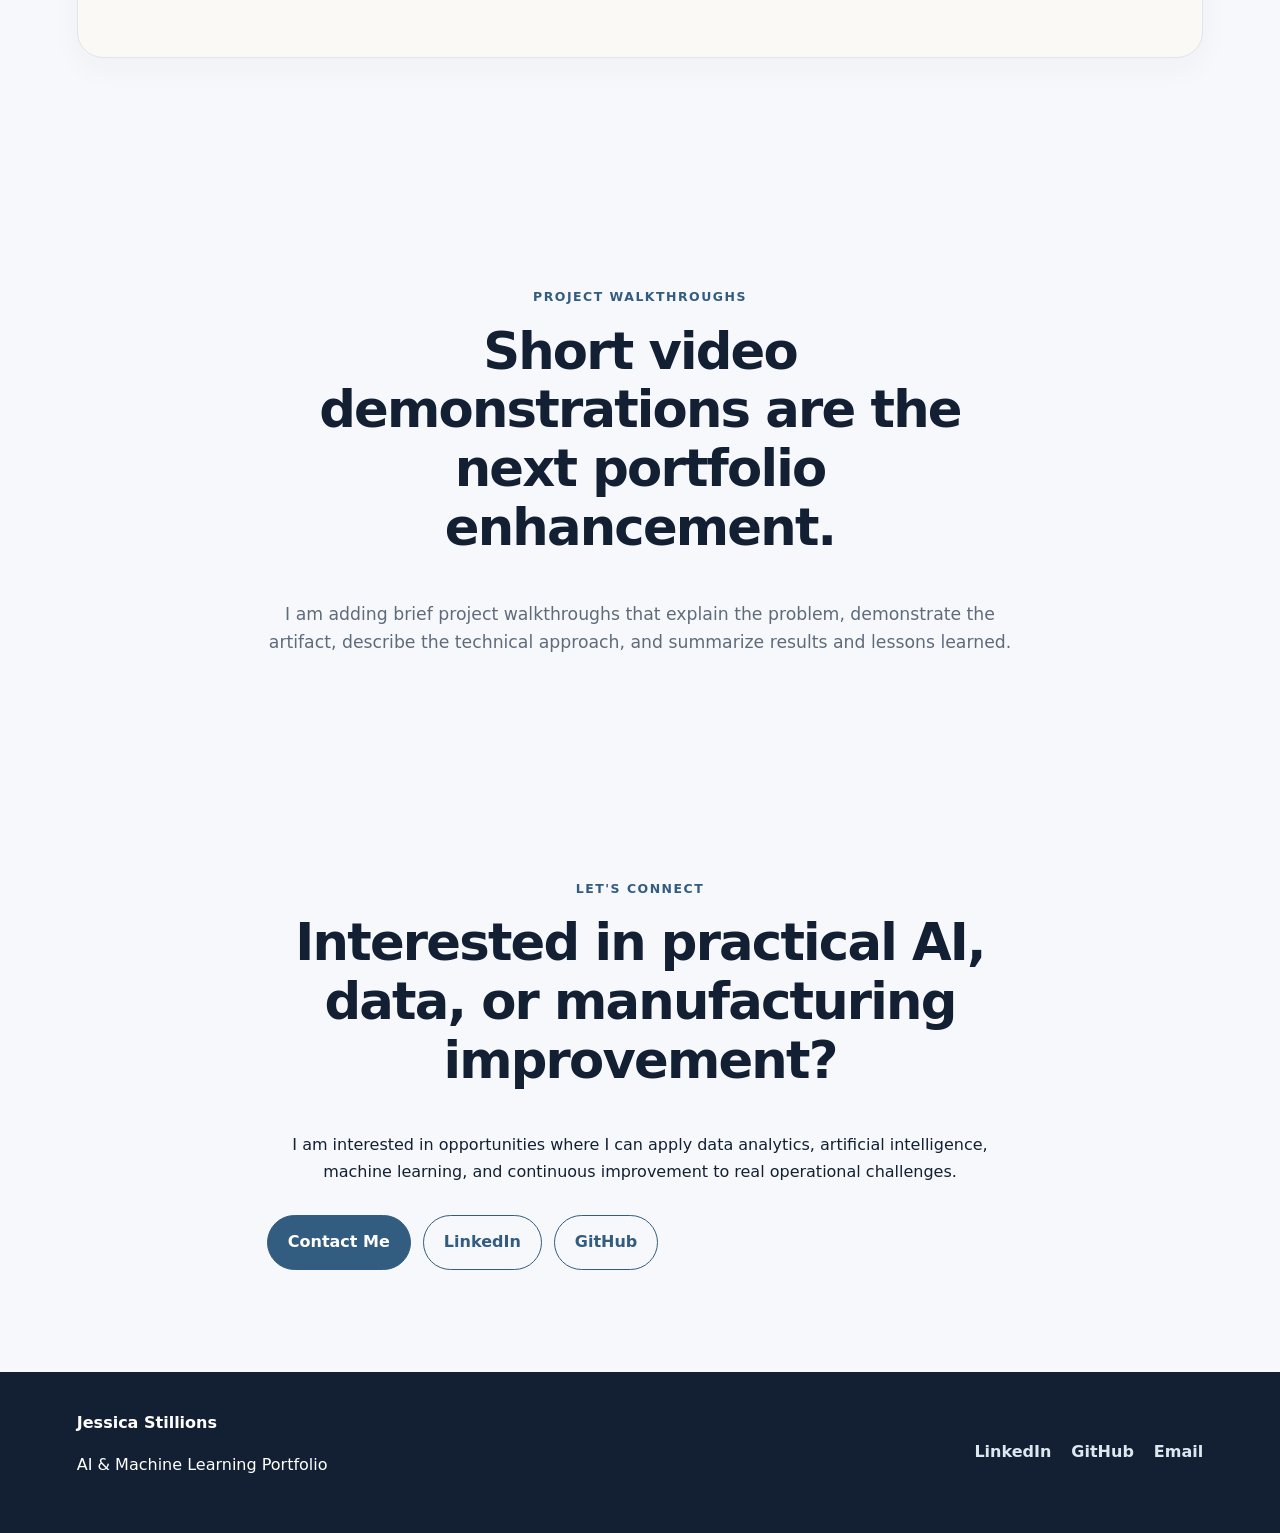
==== commit 3db9b41b: "Add predictive maintenance performance preview" ====
--- a/index.html
+++ b/index.html
@@ -17,7 +17,9 @@
     <section id="projects" class="section projects-section"><div class="section-heading"><p class="section-label">Portfolio Artifacts</p><h2>Projects that connect AI to measurable real-world needs</h2><p>Projects include working prototypes, machine-learning demonstrations, interactive analytics, and human-centered system designs.</p></div>
       <article class="project-card highlight"><div class="project-topline"><span class="artifact-number">Artifact 1</span><span class="status live">Working Prototype</span></div><h3>FactoryAssist AI Reaction-Plan Assistant</h3><p class="project-intro">A manufacturing decision-support prototype designed to make reaction-plan information easier to find when equipment problems occur.</p><a class="project-link" href="https://stillionsdataanalyst.github.io/FactoryAssist-AI/" target="_blank" rel="noopener">View Live Demo →</a><br><a class="project-link" href="https://github.com/StillionsDataAnalyst/FactoryAssist-AI" target="_blank" rel="noopener">View Code & Repository →</a><div class="project-details"><div><h4>Result</h4><p>Working prototype with equipment selection, structured reaction plans, safety/escalation guidance, maintenance history, and manager reliability information.</p></div><div><h4>Tools</h4><p>HTML, CSS, JavaScript, Python, FastAPI, JSON, Git and GitHub.</p></div><div><h4>Effectiveness Measures</h4><p>Reaction-plan response time, downtime minutes, adoption, escalation accuracy, repeat failures and user satisfaction.</p></div></div></article>
       <article class="project-card"><div class="project-topline"><span class="artifact-number">Artifact 2</span><span class="status">Early Development</span></div><h3>Kids' Anxiety Educational AI Concept</h3><p class="project-intro">An age-appropriate AI learning concept designed around responsible, human-centered guidance.</p><a class="project-link" href="https://github.com/StillionsDataAnalyst/MachineLearning" target="_blank" rel="noopener">View Project Repository →</a><div class="project-details"><div><h4>Objective</h4><p>Explore a supportive learning experience while preserving privacy, safety boundaries and the role of trusted adults.</p></div><div><h4>Learning</h4><p>Responsible AI design begins with audience, risk, privacy and escalation requirements—not simply model selection.</p></div></div></article>
-      <article class="project-card highlight"><div class="project-topline"><span class="artifact-number">Artifact 3</span><span class="status live">Working ML Demonstration</span></div><h3>Predictive Maintenance ML Model</h3><p class="project-intro">A reproducible machine-learning demonstration that compares three classifiers for identifying elevated equipment failure risk using synthetic manufacturing data.</p><a class="project-link" href="predictive-maintenance-dashboard.html">Open Interactive ML Dashboard →</a><br><a class="project-link" href="artifact-3-predictive-maintenance.html">View Full Artifact →</a><br><a class="project-link" href="predictive-maintenance-model/train_model.py">View Python Code →</a><div class="project-details"><div><h4>Model Comparison</h4><p>Logistic Regression, Decision Tree and Random Forest were trained and evaluated on the same held-out test set.</p></div><div><h4>Selected Model</h4><p>Logistic Regression achieved 64.4% recall and 76.0% ROC-AUC, supporting a screening use case where missed elevated-risk cases matter.</p></div><div><h4>Features</h4><p>Downtime, cycle time, cycle-time variation, alarms, maintenance events, days since preventive maintenance, OEE and JPH attainment.</p></div><div><h4>Tools</h4><p>Python, Pandas, NumPy, scikit-learn, Logistic Regression, Decision Tree, Random Forest, Git and GitHub.</p></div></div></article>
+      <article class="project-card highlight"><div class="project-topline"><span class="artifact-number">Artifact 3</span><span class="status live">Working ML Demonstration</span></div><h3>Predictive Maintenance ML Model</h3><p class="project-intro">A reproducible machine-learning demonstration that compares three classifiers for identifying elevated equipment failure risk using synthetic manufacturing data.</p>
+        <div style="margin:1.4rem 0 1.6rem;padding:1.35rem;border-radius:18px;background:#132033;color:white"><div style="display:flex;justify-content:space-between;align-items:flex-start;gap:1rem;flex-wrap:wrap"><div><p style="margin:0 0 .3rem;color:#a9c3d6;font-size:.78rem;font-weight:800;letter-spacing:.1em;text-transform:uppercase">Model Performance at a Glance</p><h4 style="margin:0;color:white;font-size:1.3rem">Logistic Regression — Selected Model</h4></div><span style="background:#e9f4ee;color:#2f6b4f;padding:.4rem .7rem;border-radius:999px;font-size:.78rem;font-weight:800">Screening Focus</span></div><div style="display:grid;grid-template-columns:repeat(auto-fit,minmax(130px,1fr));gap:.7rem;margin:1.1rem 0"><div style="background:rgba(255,255,255,.08);padding:.9rem;border-radius:12px"><strong style="font-size:1.45rem;display:block">1,200</strong><small style="color:#c7d6e1">Synthetic records</small></div><div style="background:rgba(255,255,255,.08);padding:.9rem;border-radius:12px"><strong style="font-size:1.45rem;display:block">3</strong><small style="color:#c7d6e1">Models compared</small></div><div style="background:rgba(255,255,255,.08);padding:.9rem;border-radius:12px"><strong style="font-size:1.45rem;display:block">64.4%</strong><small style="color:#c7d6e1">Recall</small></div><div style="background:rgba(255,255,255,.08);padding:.9rem;border-radius:12px"><strong style="font-size:1.45rem;display:block">76.0%</strong><small style="color:#c7d6e1">ROC-AUC</small></div></div><div style="display:grid;grid-template-columns:repeat(3,1fr);gap:.6rem;align-items:end;margin-top:1rem"><div><div style="height:73px;background:#6b9fc3;border-radius:7px 7px 2px 2px"></div><small style="display:block;text-align:center;color:#dce7ef;margin-top:.35rem">Logistic<br>72.7% accuracy</small></div><div><div style="height:65px;background:#8293a2;border-radius:7px 7px 2px 2px"></div><small style="display:block;text-align:center;color:#dce7ef;margin-top:.35rem">Decision Tree<br>65.3%</small></div><div><div style="height:83px;background:#8c7db5;border-radius:7px 7px 2px 2px"></div><small style="display:block;text-align:center;color:#dce7ef;margin-top:.35rem">Random Forest<br>83.3%</small></div></div><p style="margin:1rem 0 0;color:#c7d6e1;font-size:.9rem">Random Forest produced the highest overall accuracy, while Logistic Regression was selected because it captured more elevated-risk cases and achieved the strongest ROC-AUC.</p></div>
+        <a class="project-link" href="predictive-maintenance-dashboard.html">Open Interactive ML Dashboard →</a><br><a class="project-link" href="artifact-3-predictive-maintenance.html">View Full Artifact →</a><br><a class="project-link" href="predictive-maintenance-model/train_model.py">View Python Code →</a><div class="project-details"><div><h4>Model Comparison</h4><p>Logistic Regression, Decision Tree and Random Forest were trained and evaluated on the same held-out test set.</p></div><div><h4>Selected Model</h4><p>Logistic Regression achieved 64.4% recall and 76.0% ROC-AUC, supporting a screening use case where missed elevated-risk cases matter.</p></div><div><h4>Features</h4><p>Downtime, cycle time, cycle-time variation, alarms, maintenance events, days since preventive maintenance, OEE and JPH attainment.</p></div><div><h4>Tools</h4><p>Python, Pandas, NumPy, scikit-learn, Logistic Regression, Decision Tree, Random Forest, Git and GitHub.</p></div></div></article>
       <article class="project-card highlight"><div class="project-topline"><span class="artifact-number">Featured Analytics Project</span><span class="status live">Interactive Dashboard</span></div><h3>Manufacturing Performance Analytics Dashboard</h3><p class="project-intro">An interactive manufacturing dashboard that turns production data into actionable performance insights across machines, shifts and dies.</p><a class="project-link" href="manufacturing-analytics-dashboard.html">Open Interactive Dashboard →</a><div class="project-details"><div><h4>Business Questions</h4><p>Which machines are underperforming? Which shifts show the strongest OEE? What downtime categories drive the most lost time? Where is cycle time moving above standard?</p></div><div><h4>KPIs</h4><p>OEE, JPH attainment, downtime hours, cycle-time variance, machine status, shift performance and downtime Pareto.</p></div><div><h4>Interaction</h4><p>Filter the dashboard by machine, shift, die and time period. KPI cards, trends, Pareto analysis, machine ranking and generated insights update immediately.</p></div><div><h4>Data & Privacy</h4><p>The public demonstration uses reproducible synthetic manufacturing data so confidential company information is not exposed.</p></div><div><h4>Value</h4><p>Demonstrates how disconnected production measures can be combined into a single decision-support view for manufacturing leadership and continuous improvement.</p></div><div><h4>Effectiveness Measures</h4><p>Time to identify performance losses, dashboard adoption, data completeness, action closure rate, downtime reduction, OEE improvement and JPH attainment.</p></div></div></article>
       <article class="project-card"><div class="project-topline"><span class="artifact-number">Artifact 4</span><span class="status">System Design Concept</span></div><h3>Plant Emergency Resource-Locator System</h3><p class="project-intro">A plant emergency-response concept using numbered facility columns as a shared location framework.</p><a class="project-link" href="artifact-4-emergency-resource-locator.html">View Artifact Page →</a><div class="project-details"><div><h4>Objective</h4><p>Improve emergency communication and help teams find resources quickly using a location framework employees already understand.</p></div><div><h4>Measures</h4><p>Resource-location time, verified-location percentage, search success rate, drill performance and user confidence.</p></div></div></article>
       <article class="project-card bonus"><div class="project-topline"><span class="artifact-number">Bonus Artifact</span><span class="status">Concept Development</span></div><h3>Topic-Based Bible Verse Chatbot</h3><p class="project-intro">A conversational knowledge-retrieval concept for finding relevant Bible passages with source information and contextual reading guidance.</p><a class="project-link" href="artifact-5-bible-verse-chatbot.html">View Artifact Page →</a></article>
--- a/styles.css
+++ b/styles.css
@@ -1 +1 @@
-:root{--bg:#f7f8fb;--surface:#ffffff;--ink:#132033;--muted:#5f6b7a;--line:#dfe5ec;--accent:#335c81;--accent-2:#6b8e9f;--soft:#eef3f7;--success:#2f6b4f;--shadow:0 18px 45px rgba(24,39,58,.08)}*{box-sizing:border-box}html{scroll-behavior:smooth}body{margin:0;font-family:Inter,ui-sans-serif,system-ui,-apple-system,BlinkMacSystemFont,"Segoe UI",sans-serif;background:var(--bg);color:var(--ink);line-height:1.65}a{color:inherit}.site-header{position:sticky;top:0;z-index:20;display:flex;align-items:center;justify-content:space-between;padding:18px clamp(20px,5vw,72px);background:rgba(247,248,251,.92);backdrop-filter:blur(14px);border-bottom:1px solid rgba(223,229,236,.85)}.brand{font-size:1.35rem;font-weight:800;text-decoration:none;letter-spacing:-.04em}.brand span{color:var(--accent)}nav{display:flex;gap:22px}nav a{text-decoration:none;font-size:.95rem;color:var(--muted);font-weight:650}nav a:hover{color:var(--accent)}main{overflow:hidden}.hero{min-height:78vh;display:grid;grid-template-columns:minmax(0,1.25fr) minmax(300px,.75fr);gap:clamp(36px,6vw,84px);align-items:center;padding:clamp(68px,9vw,120px) clamp(20px,7vw,100px);max-width:1500px;margin:0 auto}.eyebrow,.section-label,.card-kicker{margin:0 0 14px;text-transform:uppercase;letter-spacing:.12em;font-size:.78rem;font-weight:800;color:var(--accent)}h1,h2,h3,h4{line-height:1.15;margin-top:0}h1{font-size:clamp(3rem,7vw,6.8rem);letter-spacing:-.055em;margin-bottom:18px}h2{font-size:clamp(2rem,4vw,3.35rem);letter-spacing:-.035em}h3{font-size:clamp(1.45rem,2.4vw,2.1rem);letter-spacing:-.025em}.hero-lead{font-size:clamp(1.4rem,2.4vw,2.15rem);max-width:850px;margin:0 0 18px;font-weight:650;line-height:1.3}.hero-text{font-size:1.08rem;color:var(--muted);max-width:760px}.hero-actions{display:flex;flex-wrap:wrap;gap:12px;margin-top:30px}.button{display:inline-flex;align-items:center;justify-content:center;padding:13px 20px;border-radius:999px;text-decoration:none;font-weight:750;border:1px solid var(--accent)}.button.primary{background:var(--accent);color:white}.button.secondary{color:var(--accent);background:transparent}.hero-card{background:linear-gradient(145deg,#16334f,#315d7c);color:white;padding:clamp(30px,4vw,50px);border-radius:28px;box-shadow:var(--shadow);transform:rotate(1deg)}.hero-card .card-kicker{color:#c7dce8}.hero-card h2{font-size:clamp(2rem,3vw,3rem);margin-bottom:18px}.hero-card p{color:#e6eef3}.mini-grid{display:grid;grid-template-columns:1fr 1fr;gap:10px;margin-top:24px}.mini-grid span{padding:10px 12px;border-radius:12px;background:rgba(255,255,255,.1);text-align:center;font-weight:700}.section{max-width:1320px;margin:0 auto;padding:clamp(64px,8vw,110px) clamp(20px,6vw,78px)}.split-section{display:grid;grid-template-columns:.9fr 1.1fr;gap:clamp(36px,6vw,90px);align-items:start}.prose p{font-size:1.08rem;color:var(--muted);margin-top:0}.value-grid{display:grid;grid-template-columns:1.25fr .75fr;gap:24px}.info-card{background:var(--surface);padding:clamp(28px,4vw,48px);border:1px solid var(--line);border-radius:24px;box-shadow:0 8px 26px rgba(24,39,58,.04)}.info-card.featured{background:var(--soft);border-color:#d6e1e8}.info-card p{color:var(--muted)}.skills-section{padding-top:20px}.section-heading{max-width:860px;margin-bottom:34px}.section-heading>p:last-child{color:var(--muted)}.skill-list{display:flex;flex-wrap:wrap;gap:12px}.skill-list span{padding:10px 15px;border-radius:999px;background:var(--surface);border:1px solid var(--line);font-weight:700;color:#344255}.projects-section{padding-top:40px}.project-card{background:var(--surface);border:1px solid var(--line);border-radius:26px;padding:clamp(28px,4vw,48px);margin:24px 0;box-shadow:0 10px 30px rgba(24,39,58,.04)}.project-card.highlight{border:2px solid #bfd0dc;box-shadow:var(--shadow)}.project-card.bonus{background:#faf9f5}.project-topline{display:flex;justify-content:space-between;gap:15px;align-items:center;margin-bottom:16px}.artifact-number{font-size:.8rem;text-transform:uppercase;letter-spacing:.1em;font-weight:850;color:var(--accent)}.status{font-size:.78rem;font-weight:800;padding:7px 11px;border-radius:999px;background:var(--soft);color:var(--accent)}.status.live{background:#e9f4ee;color:var(--success)}.project-intro{font-size:1.08rem;color:var(--muted);max-width:1000px}.project-link{display:inline-block;margin:10px 0 24px;color:var(--accent);font-weight:800;text-decoration:none}.project-link:hover{text-decoration:underline}.project-details{display:grid;grid-template-columns:repeat(2,minmax(0,1fr));gap:18px;margin-top:20px}.project-details>div{padding:20px;background:var(--bg);border-radius:16px;border:1px solid #e9edf2}.project-details.compact{grid-template-columns:repeat(3,minmax(0,1fr))}.project-details h4{margin-bottom:8px;font-size:1rem}.project-details p,.project-details li{color:var(--muted);font-size:.95rem}.project-details ol{padding-left:20px;margin-bottom:0}.references{grid-column:1/-1}.references a{color:var(--accent);font-weight:700}.growth-note{text-align:center;max-width:900px}.growth-note p:last-child{color:var(--muted);font-size:1.08rem}footer{display:flex;justify-content:space-between;align-items:center;gap:30px;padding:38px clamp(20px,6vw,78px);background:#132033;color:white}.footer-name{font-weight:800;margin:0}.footer-links{display:flex;gap:20px;flex-wrap:wrap}.footer-links a{color:#dce7ef;text-decoration:none;font-weight:700}.footer-links a:hover{color:white}.project-card.highlight::before{content:"";display:block;width:100%;height:clamp(260px,42vw,520px);margin-bottom:30px;border-radius:20px;border:1px solid var(--line);background-image:url("https://image.thum.io/get/width/1400/crop/900/https://stillionsdataanalyst.github.io/FactoryAssist-AI/");background-size:cover;background-position:top center;background-repeat:no-repeat;box-shadow:0 12px 30px rgba(24,39,58,.08)}@media(max-width:900px){.hero,.split-section,.value-grid{grid-template-columns:1fr}.hero{min-height:auto;padding-top:74px}.hero-card{transform:none;max-width:600px}.project-details,.project-details.compact{grid-template-columns:1fr}.references{grid-column:auto}}@media(max-width:640px){.site-header{align-items:flex-start;gap:16px}.site-header nav{gap:11px;flex-wrap:wrap;justify-content:flex-end}.site-header nav a{font-size:.84rem}.project-topline{align-items:flex-start;flex-direction:column}.hero-actions{flex-direction:column;align-items:stretch}.button{width:100%}footer{align-items:flex-start;flex-direction:column}.project-card.highlight::before{height:360px;background-size:cover;background-position:top center}}
+:root{--bg:#f7f8fb;--surface:#ffffff;--ink:#132033;--muted:#5f6b7a;--line:#dfe5ec;--accent:#335c81;--accent-2:#6b8e9f;--soft:#eef3f7;--success:#2f6b4f;--shadow:0 18px 45px rgba(24,39,58,.08)}*{box-sizing:border-box}html{scroll-behavior:smooth}body{margin:0;font-family:Inter,ui-sans-serif,system-ui,-apple-system,BlinkMacSystemFont,"Segoe UI",sans-serif;background:var(--bg);color:var(--ink);line-height:1.65}a{color:inherit}.site-header{position:sticky;top:0;z-index:20;display:flex;align-items:center;justify-content:space-between;padding:18px clamp(20px,5vw,72px);background:rgba(247,248,251,.92);backdrop-filter:blur(14px);border-bottom:1px solid rgba(223,229,236,.85)}.brand{font-size:1.35rem;font-weight:800;text-decoration:none;letter-spacing:-.04em}.brand span{color:var(--accent)}nav{display:flex;gap:22px}nav a{text-decoration:none;font-size:.95rem;color:var(--muted);font-weight:650}nav a:hover{color:var(--accent)}main{overflow:hidden}.hero{min-height:78vh;display:grid;grid-template-columns:minmax(0,1.25fr) minmax(300px,.75fr);gap:clamp(36px,6vw,84px);align-items:center;padding:clamp(68px,9vw,120px) clamp(20px,7vw,100px);max-width:1500px;margin:0 auto}.eyebrow,.section-label,.card-kicker{margin:0 0 14px;text-transform:uppercase;letter-spacing:.12em;font-size:.78rem;font-weight:800;color:var(--accent)}h1,h2,h3,h4{line-height:1.15;margin-top:0}h1{font-size:clamp(3rem,7vw,6.8rem);letter-spacing:-.055em;margin-bottom:18px}h2{font-size:clamp(2rem,4vw,3.35rem);letter-spacing:-.035em}h3{font-size:clamp(1.45rem,2.4vw,2.1rem);letter-spacing:-.025em}.hero-lead{font-size:clamp(1.4rem,2.4vw,2.15rem);max-width:850px;margin:0 0 18px;font-weight:650;line-height:1.3}.hero-text{font-size:1.08rem;color:var(--muted);max-width:760px}.hero-actions{display:flex;flex-wrap:wrap;gap:12px;margin-top:30px}.button{display:inline-flex;align-items:center;justify-content:center;padding:13px 20px;border-radius:999px;text-decoration:none;font-weight:750;border:1px solid var(--accent)}.button.primary{background:var(--accent);color:white}.button.secondary{color:var(--accent);background:transparent}.hero-card{background:linear-gradient(145deg,#16334f,#315d7c);color:white;padding:clamp(30px,4vw,50px);border-radius:28px;box-shadow:var(--shadow);transform:rotate(1deg)}.hero-card .card-kicker{color:#c7dce8}.hero-card h2{font-size:clamp(2rem,3vw,3rem);margin-bottom:18px}.hero-card p{color:#e6eef3}.mini-grid{display:grid;grid-template-columns:1fr 1fr;gap:10px;margin-top:24px}.mini-grid span{padding:10px 12px;border-radius:12px;background:rgba(255,255,255,.1);text-align:center;font-weight:700}.section{max-width:1320px;margin:0 auto;padding:clamp(64px,8vw,110px) clamp(20px,6vw,78px)}.split-section{display:grid;grid-template-columns:.9fr 1.1fr;gap:clamp(36px,6vw,90px);align-items:start}.prose p{font-size:1.08rem;color:var(--muted);margin-top:0}.value-grid{display:grid;grid-template-columns:1.25fr .75fr;gap:24px}.info-card{background:var(--surface);padding:clamp(28px,4vw,48px);border:1px solid var(--line);border-radius:24px;box-shadow:0 8px 26px rgba(24,39,58,.04)}.info-card.featured{background:var(--soft);border-color:#d6e1e8}.info-card p{color:var(--muted)}.skills-section{padding-top:20px}.section-heading{max-width:860px;margin-bottom:34px}.section-heading>p:last-child{color:var(--muted)}.skill-list{display:flex;flex-wrap:wrap;gap:12px}.skill-list span{padding:10px 15px;border-radius:999px;background:var(--surface);border:1px solid var(--line);font-weight:700;color:#344255}.projects-section{padding-top:40px}.project-card{background:var(--surface);border:1px solid var(--line);border-radius:26px;padding:clamp(28px,4vw,48px);margin:24px 0;box-shadow:0 10px 30px rgba(24,39,58,.04)}.project-card.highlight{border:2px solid #bfd0dc;box-shadow:var(--shadow)}.project-card.bonus{background:#faf9f5}.project-topline{display:flex;justify-content:space-between;gap:15px;align-items:center;margin-bottom:16px}.artifact-number{font-size:.8rem;text-transform:uppercase;letter-spacing:.1em;font-weight:850;color:var(--accent)}.status{font-size:.78rem;font-weight:800;padding:7px 11px;border-radius:999px;background:var(--soft);color:var(--accent)}.status.live{background:#e9f4ee;color:var(--success)}.project-intro{font-size:1.08rem;color:var(--muted);max-width:1000px}.project-link{display:inline-block;margin:10px 0 24px;color:var(--accent);font-weight:800;text-decoration:none}.project-link:hover{text-decoration:underline}.project-details{display:grid;grid-template-columns:repeat(2,minmax(0,1fr));gap:18px;margin-top:20px}.project-details>div{padding:20px;background:var(--bg);border-radius:16px;border:1px solid #e9edf2}.project-details.compact{grid-template-columns:repeat(3,minmax(0,1fr))}.project-details h4{margin-bottom:8px;font-size:1rem}.project-details p,.project-details li{color:var(--muted);font-size:.95rem}.project-details ol{padding-left:20px;margin-bottom:0}.references{grid-column:1/-1}.references a{color:var(--accent);font-weight:700}.growth-note{text-align:center;max-width:900px}.growth-note p:last-child{color:var(--muted);font-size:1.08rem}footer{display:flex;justify-content:space-between;align-items:center;gap:30px;padding:38px clamp(20px,6vw,78px);background:#132033;color:white}.footer-name{font-weight:800;margin:0}.footer-links{display:flex;gap:20px;flex-wrap:wrap}.footer-links a{color:#dce7ef;text-decoration:none;font-weight:700}.footer-links a:hover{color:white}.projects-section>.project-card.highlight:first-of-type::before{content:"";display:block;width:100%;height:clamp(260px,42vw,520px);margin-bottom:30px;border-radius:20px;border:1px solid var(--line);background-image:url("https://image.thum.io/get/width/1400/crop/900/https://stillionsdataanalyst.github.io/FactoryAssist-AI/");background-size:cover;background-position:top center;background-repeat:no-repeat;box-shadow:0 12px 30px rgba(24,39,58,.08)}@media(max-width:900px){.hero,.split-section,.value-grid{grid-template-columns:1fr}.hero{min-height:auto;padding-top:74px}.hero-card{transform:none;max-width:600px}.project-details,.project-details.compact{grid-template-columns:1fr}.references{grid-column:auto}}@media(max-width:640px){.site-header{align-items:flex-start;gap:16px}.site-header nav{gap:11px;flex-wrap:wrap;justify-content:flex-end}.site-header nav a{font-size:.84rem}.project-topline{align-items:flex-start;flex-direction:column}.hero-actions{flex-direction:column;align-items:stretch}.button{width:100%}footer{align-items:flex-start;flex-direction:column}.projects-section>.project-card.highlight:first-of-type::before{height:360px;background-size:cover;background-position:top center}}
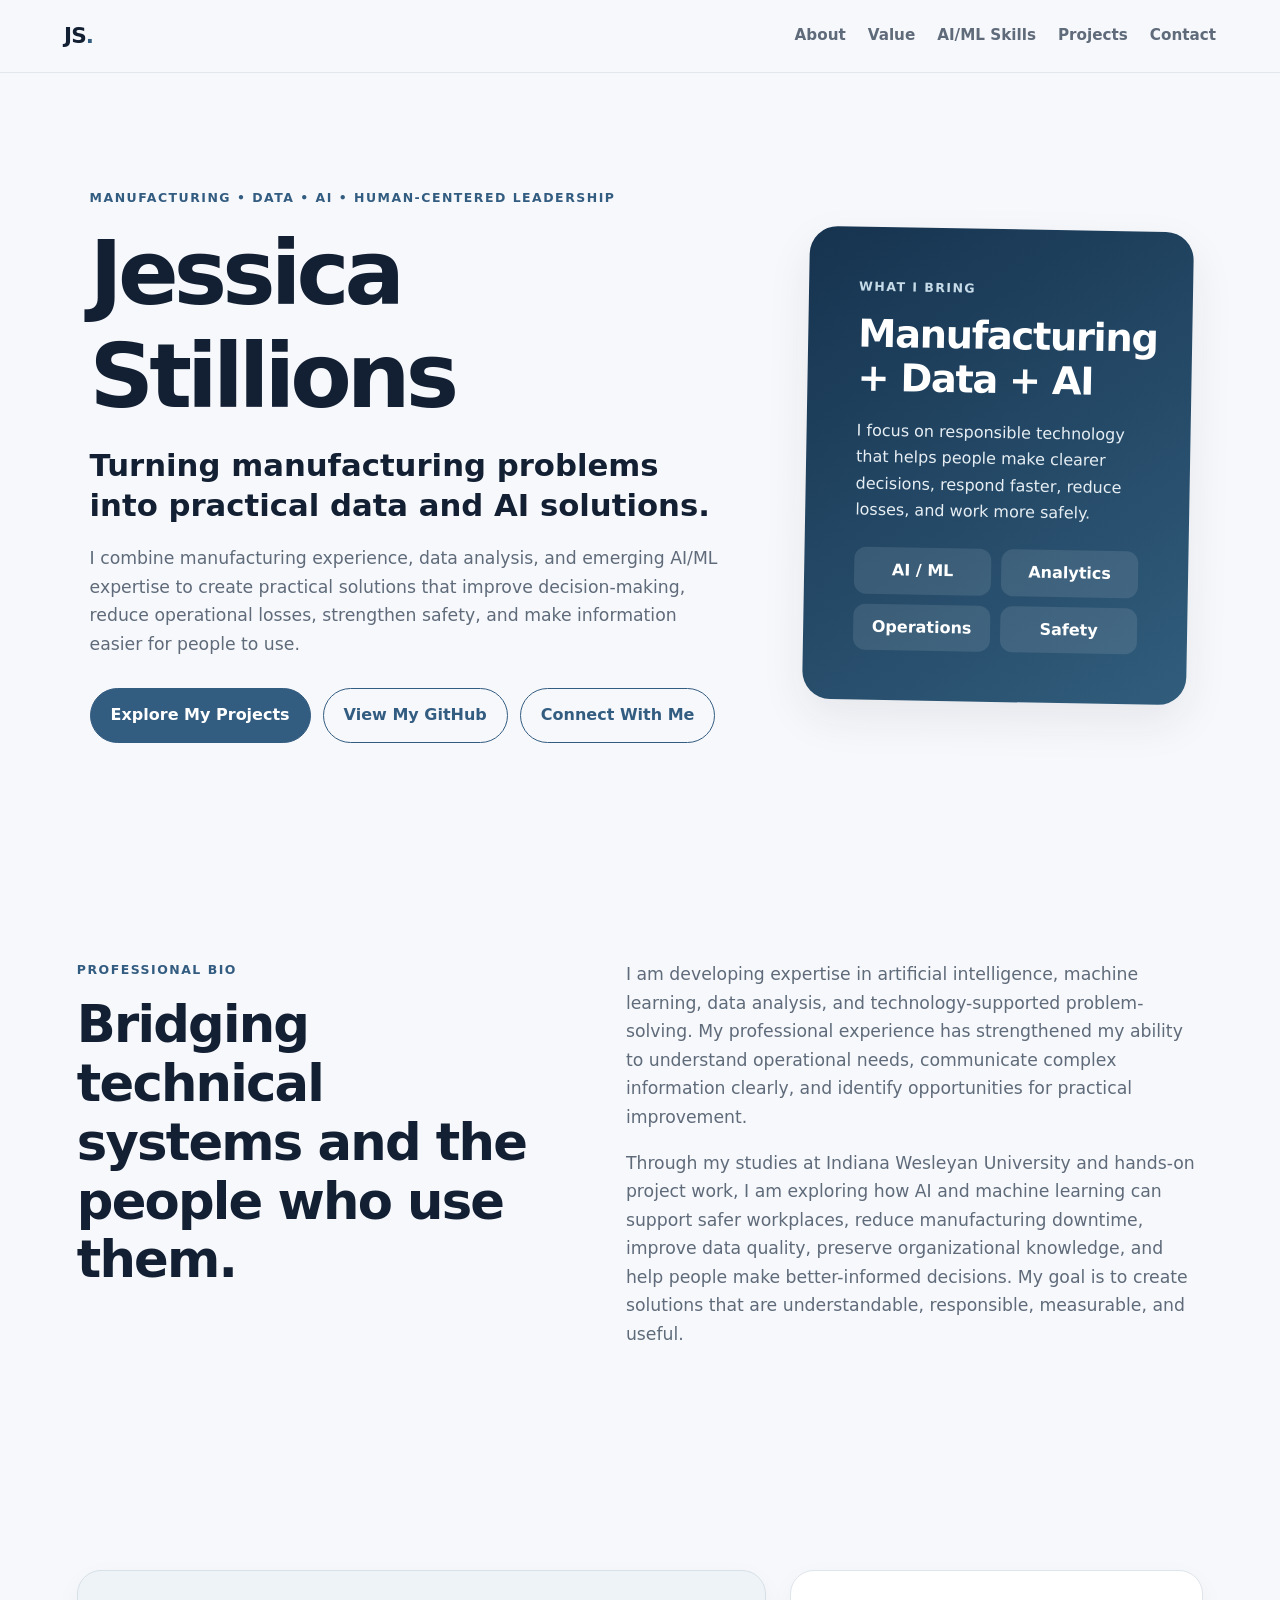
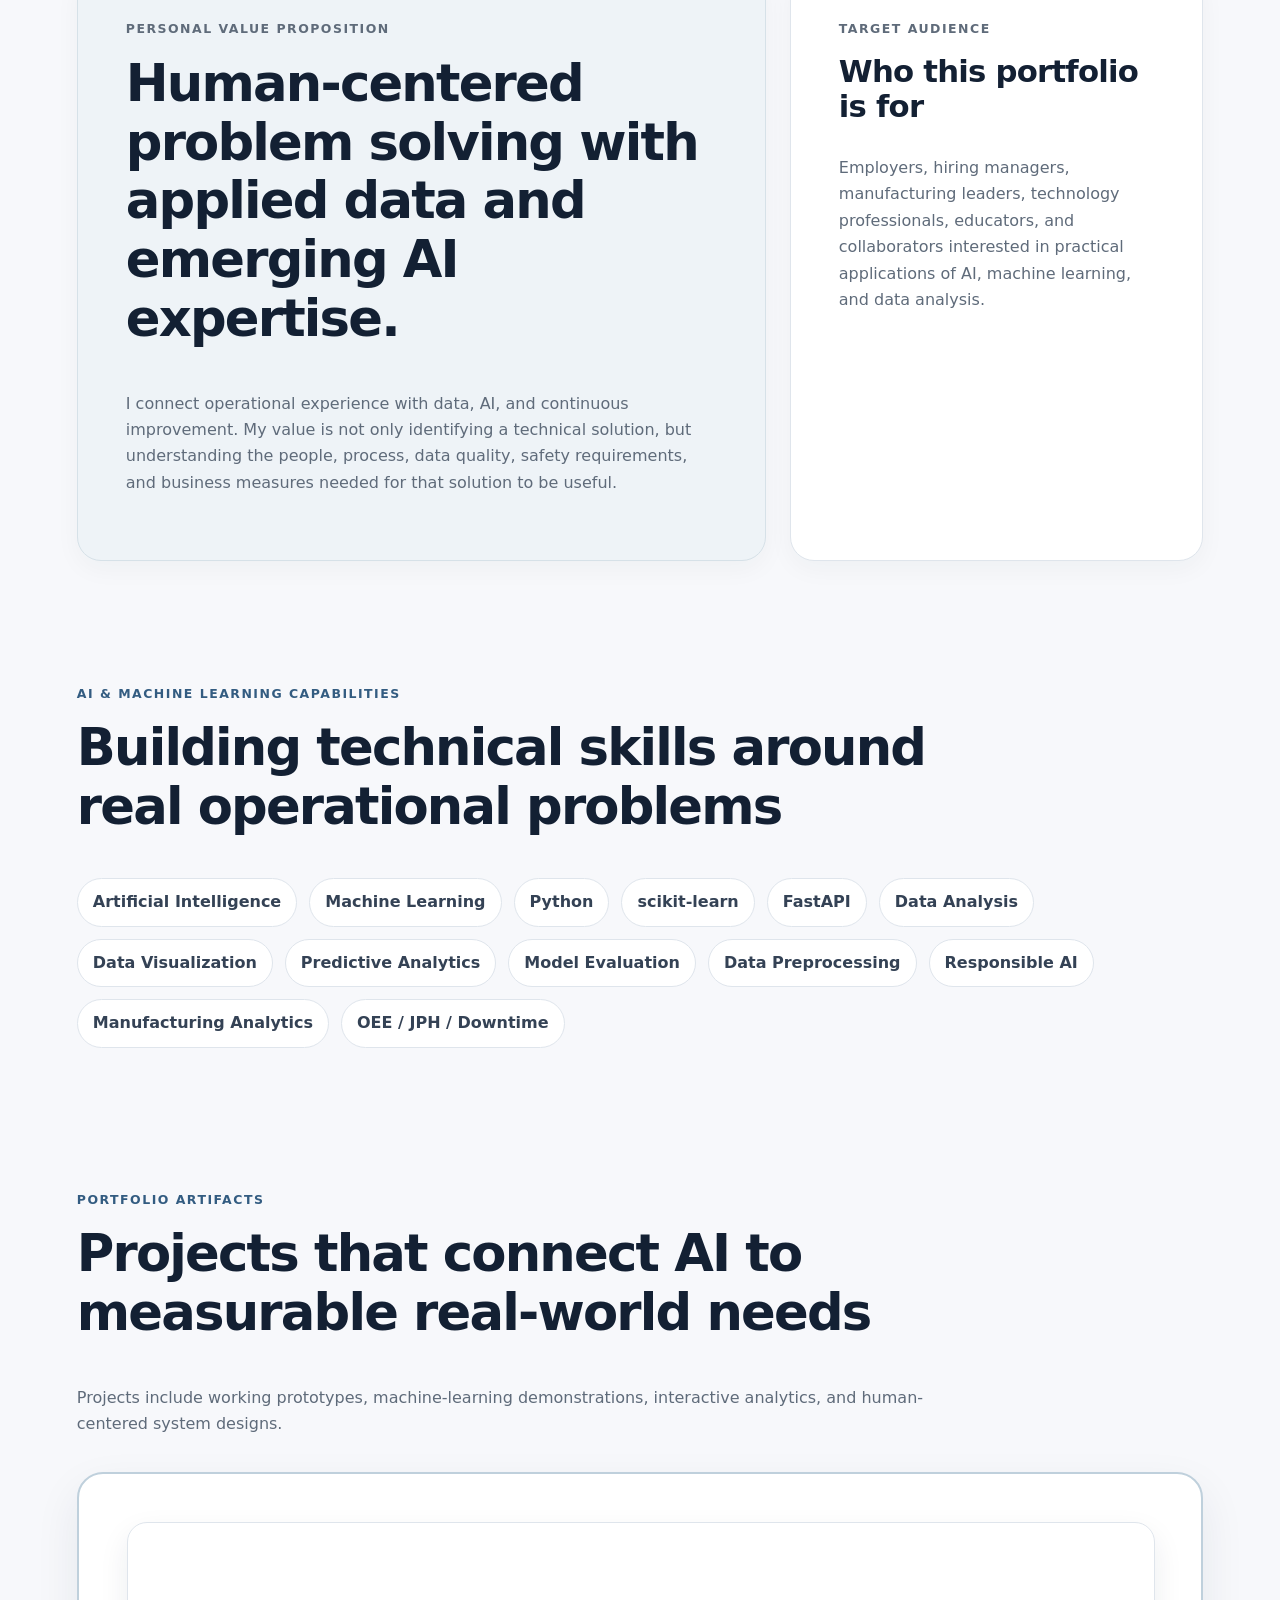
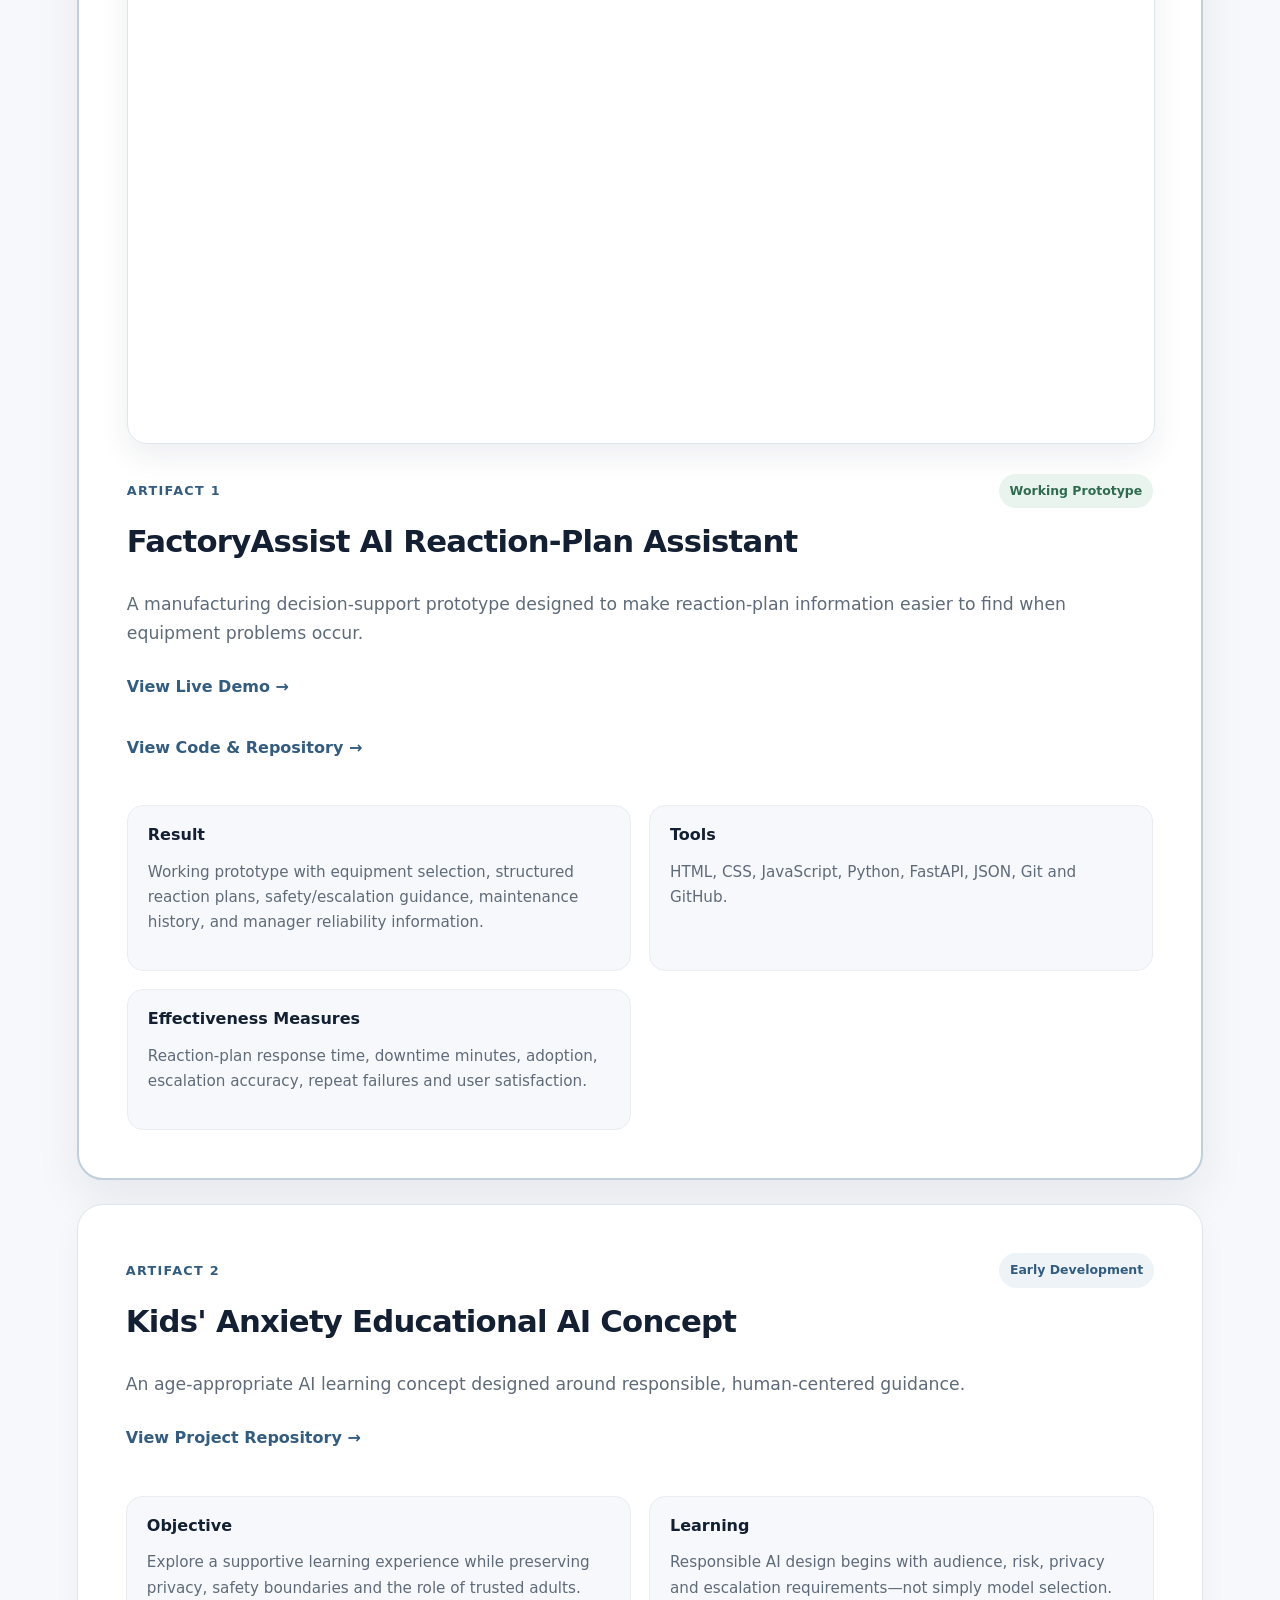
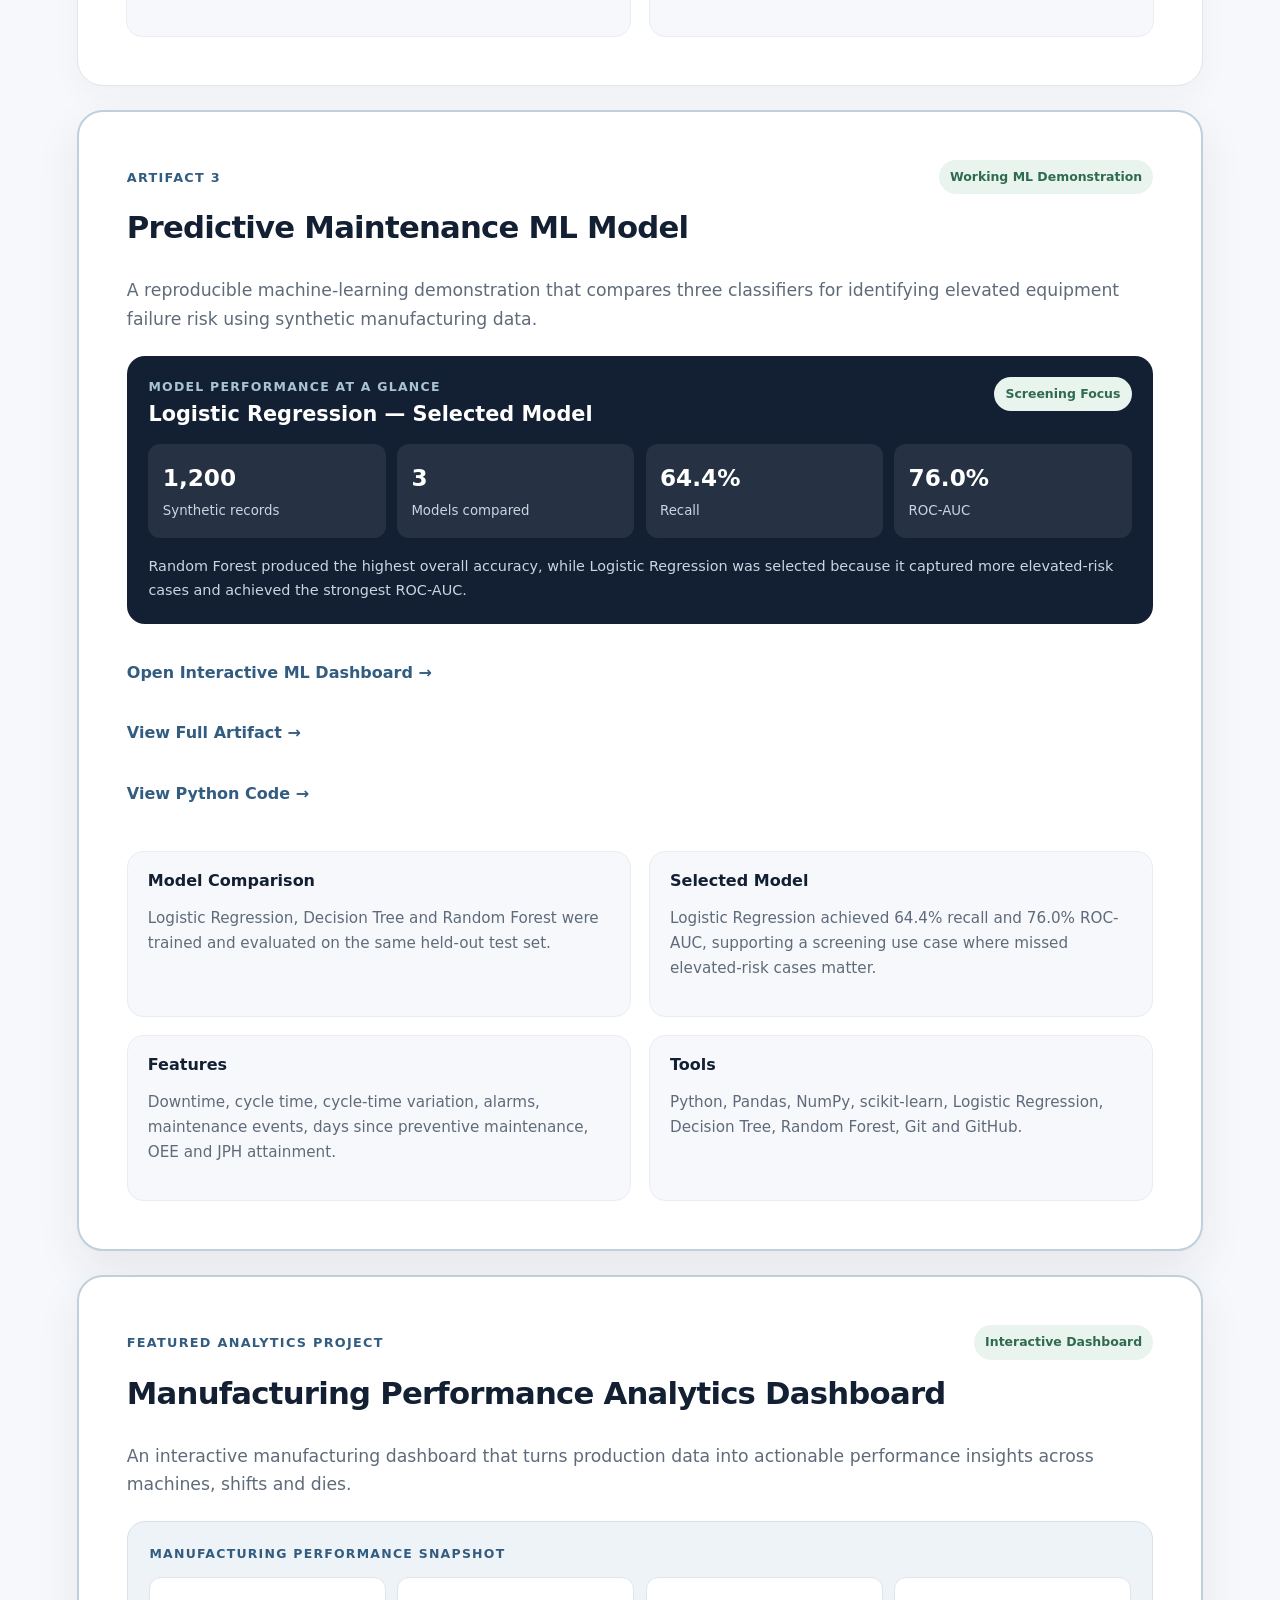
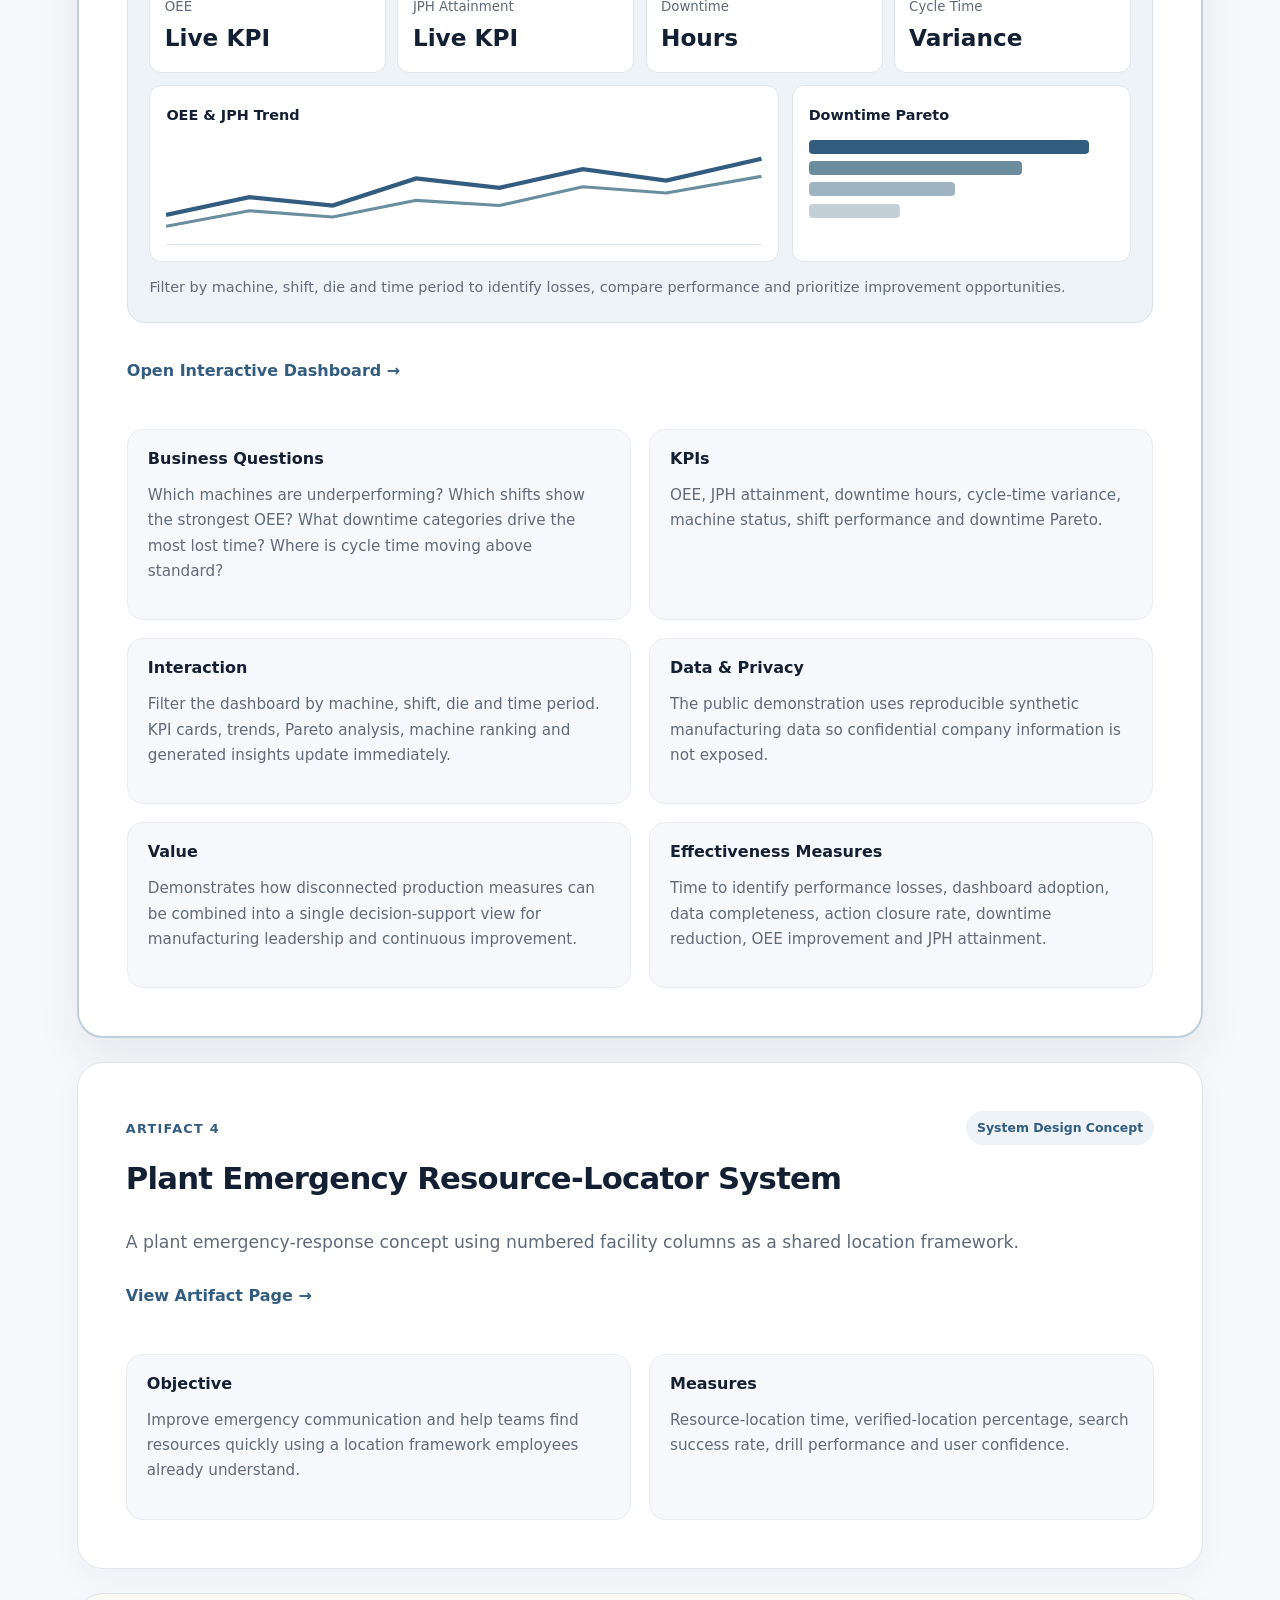
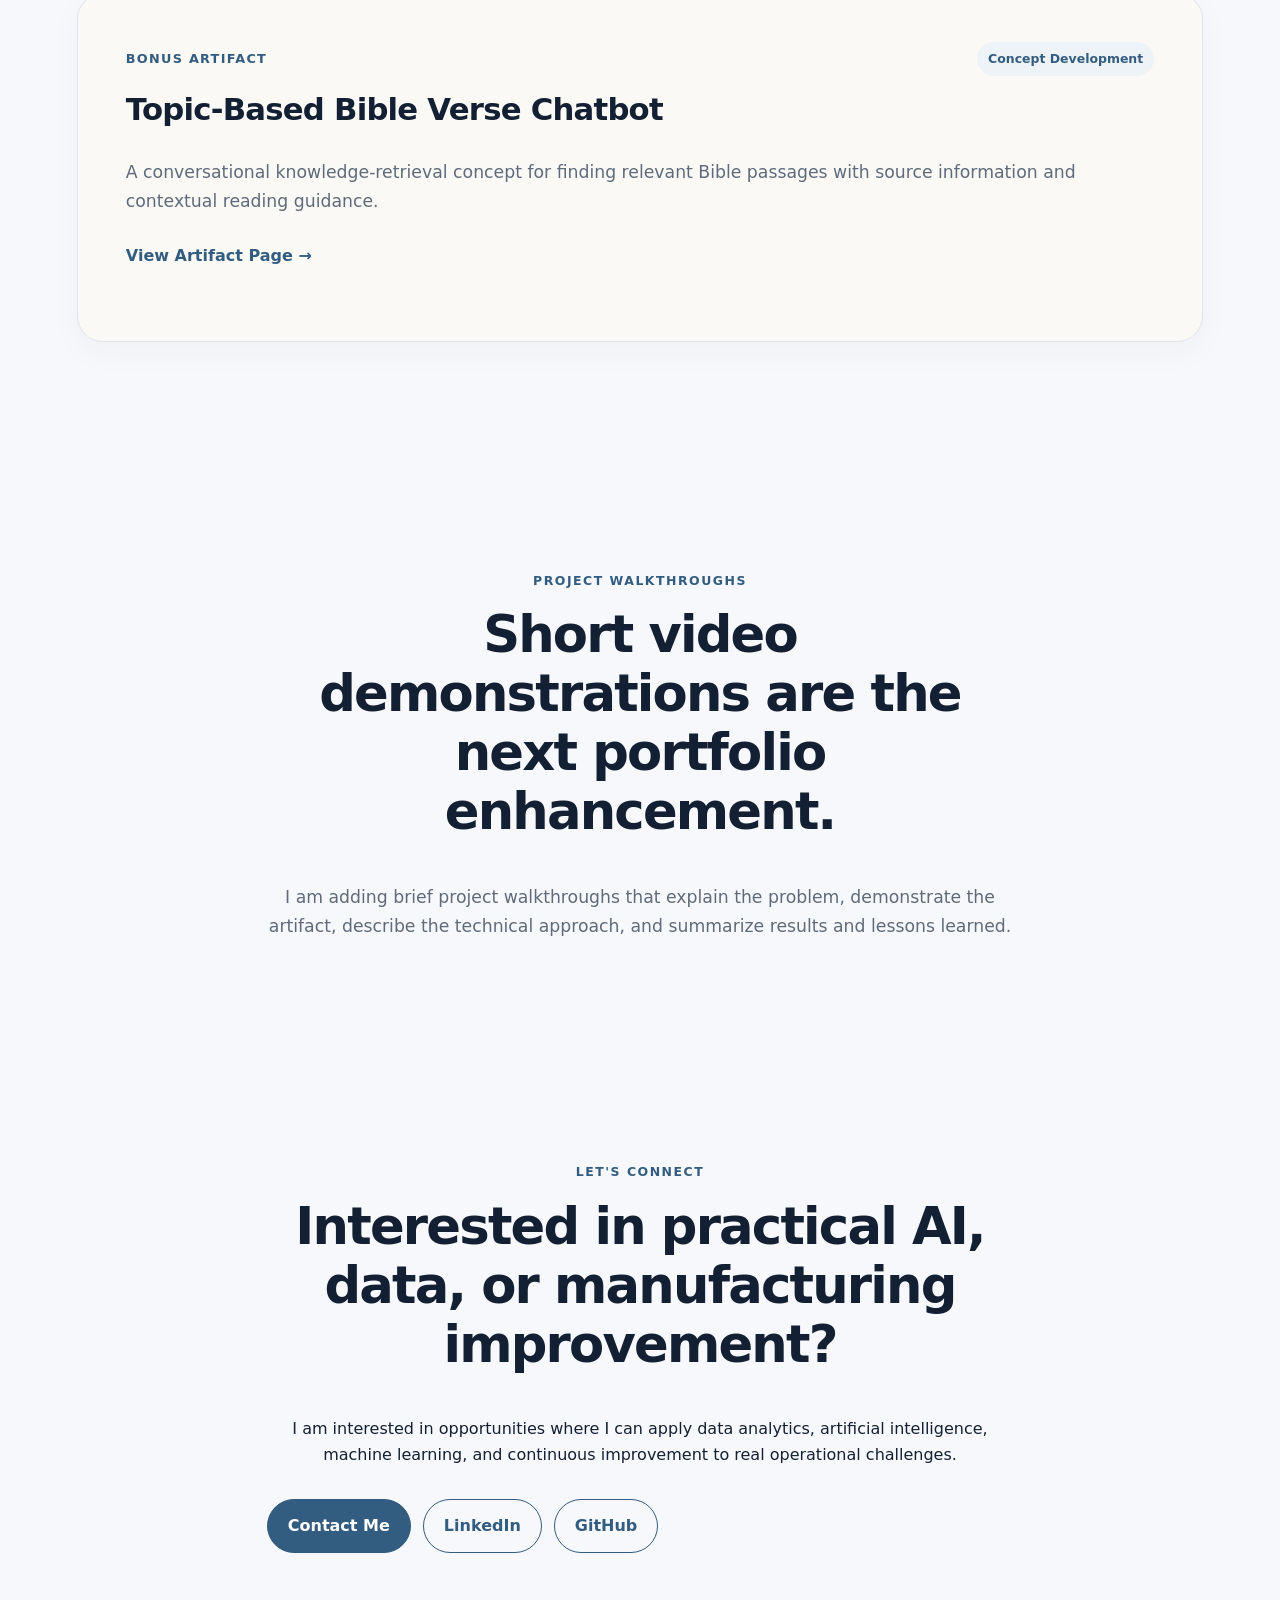
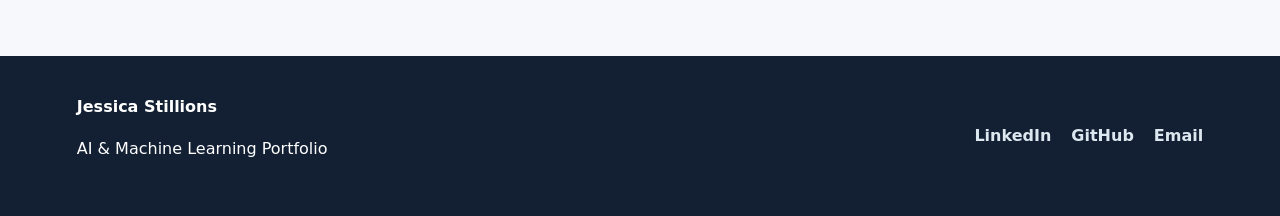
==== commit 507036db: "Add manufacturing analytics visual preview" ====
--- a/index.html
+++ b/index.html
@@ -17,10 +17,8 @@
     <section id="projects" class="section projects-section"><div class="section-heading"><p class="section-label">Portfolio Artifacts</p><h2>Projects that connect AI to measurable real-world needs</h2><p>Projects include working prototypes, machine-learning demonstrations, interactive analytics, and human-centered system designs.</p></div>
       <article class="project-card highlight"><div class="project-topline"><span class="artifact-number">Artifact 1</span><span class="status live">Working Prototype</span></div><h3>FactoryAssist AI Reaction-Plan Assistant</h3><p class="project-intro">A manufacturing decision-support prototype designed to make reaction-plan information easier to find when equipment problems occur.</p><a class="project-link" href="https://stillionsdataanalyst.github.io/FactoryAssist-AI/" target="_blank" rel="noopener">View Live Demo →</a><br><a class="project-link" href="https://github.com/StillionsDataAnalyst/FactoryAssist-AI" target="_blank" rel="noopener">View Code & Repository →</a><div class="project-details"><div><h4>Result</h4><p>Working prototype with equipment selection, structured reaction plans, safety/escalation guidance, maintenance history, and manager reliability information.</p></div><div><h4>Tools</h4><p>HTML, CSS, JavaScript, Python, FastAPI, JSON, Git and GitHub.</p></div><div><h4>Effectiveness Measures</h4><p>Reaction-plan response time, downtime minutes, adoption, escalation accuracy, repeat failures and user satisfaction.</p></div></div></article>
       <article class="project-card"><div class="project-topline"><span class="artifact-number">Artifact 2</span><span class="status">Early Development</span></div><h3>Kids' Anxiety Educational AI Concept</h3><p class="project-intro">An age-appropriate AI learning concept designed around responsible, human-centered guidance.</p><a class="project-link" href="https://github.com/StillionsDataAnalyst/MachineLearning" target="_blank" rel="noopener">View Project Repository →</a><div class="project-details"><div><h4>Objective</h4><p>Explore a supportive learning experience while preserving privacy, safety boundaries and the role of trusted adults.</p></div><div><h4>Learning</h4><p>Responsible AI design begins with audience, risk, privacy and escalation requirements—not simply model selection.</p></div></div></article>
-      <article class="project-card highlight"><div class="project-topline"><span class="artifact-number">Artifact 3</span><span class="status live">Working ML Demonstration</span></div><h3>Predictive Maintenance ML Model</h3><p class="project-intro">A reproducible machine-learning demonstration that compares three classifiers for identifying elevated equipment failure risk using synthetic manufacturing data.</p>
-        <div style="margin:1.4rem 0 1.6rem;padding:1.35rem;border-radius:18px;background:#132033;color:white"><div style="display:flex;justify-content:space-between;align-items:flex-start;gap:1rem;flex-wrap:wrap"><div><p style="margin:0 0 .3rem;color:#a9c3d6;font-size:.78rem;font-weight:800;letter-spacing:.1em;text-transform:uppercase">Model Performance at a Glance</p><h4 style="margin:0;color:white;font-size:1.3rem">Logistic Regression — Selected Model</h4></div><span style="background:#e9f4ee;color:#2f6b4f;padding:.4rem .7rem;border-radius:999px;font-size:.78rem;font-weight:800">Screening Focus</span></div><div style="display:grid;grid-template-columns:repeat(auto-fit,minmax(130px,1fr));gap:.7rem;margin:1.1rem 0"><div style="background:rgba(255,255,255,.08);padding:.9rem;border-radius:12px"><strong style="font-size:1.45rem;display:block">1,200</strong><small style="color:#c7d6e1">Synthetic records</small></div><div style="background:rgba(255,255,255,.08);padding:.9rem;border-radius:12px"><strong style="font-size:1.45rem;display:block">3</strong><small style="color:#c7d6e1">Models compared</small></div><div style="background:rgba(255,255,255,.08);padding:.9rem;border-radius:12px"><strong style="font-size:1.45rem;display:block">64.4%</strong><small style="color:#c7d6e1">Recall</small></div><div style="background:rgba(255,255,255,.08);padding:.9rem;border-radius:12px"><strong style="font-size:1.45rem;display:block">76.0%</strong><small style="color:#c7d6e1">ROC-AUC</small></div></div><div style="display:grid;grid-template-columns:repeat(3,1fr);gap:.6rem;align-items:end;margin-top:1rem"><div><div style="height:73px;background:#6b9fc3;border-radius:7px 7px 2px 2px"></div><small style="display:block;text-align:center;color:#dce7ef;margin-top:.35rem">Logistic<br>72.7% accuracy</small></div><div><div style="height:65px;background:#8293a2;border-radius:7px 7px 2px 2px"></div><small style="display:block;text-align:center;color:#dce7ef;margin-top:.35rem">Decision Tree<br>65.3%</small></div><div><div style="height:83px;background:#8c7db5;border-radius:7px 7px 2px 2px"></div><small style="display:block;text-align:center;color:#dce7ef;margin-top:.35rem">Random Forest<br>83.3%</small></div></div><p style="margin:1rem 0 0;color:#c7d6e1;font-size:.9rem">Random Forest produced the highest overall accuracy, while Logistic Regression was selected because it captured more elevated-risk cases and achieved the strongest ROC-AUC.</p></div>
-        <a class="project-link" href="predictive-maintenance-dashboard.html">Open Interactive ML Dashboard →</a><br><a class="project-link" href="artifact-3-predictive-maintenance.html">View Full Artifact →</a><br><a class="project-link" href="predictive-maintenance-model/train_model.py">View Python Code →</a><div class="project-details"><div><h4>Model Comparison</h4><p>Logistic Regression, Decision Tree and Random Forest were trained and evaluated on the same held-out test set.</p></div><div><h4>Selected Model</h4><p>Logistic Regression achieved 64.4% recall and 76.0% ROC-AUC, supporting a screening use case where missed elevated-risk cases matter.</p></div><div><h4>Features</h4><p>Downtime, cycle time, cycle-time variation, alarms, maintenance events, days since preventive maintenance, OEE and JPH attainment.</p></div><div><h4>Tools</h4><p>Python, Pandas, NumPy, scikit-learn, Logistic Regression, Decision Tree, Random Forest, Git and GitHub.</p></div></div></article>
-      <article class="project-card highlight"><div class="project-topline"><span class="artifact-number">Featured Analytics Project</span><span class="status live">Interactive Dashboard</span></div><h3>Manufacturing Performance Analytics Dashboard</h3><p class="project-intro">An interactive manufacturing dashboard that turns production data into actionable performance insights across machines, shifts and dies.</p><a class="project-link" href="manufacturing-analytics-dashboard.html">Open Interactive Dashboard →</a><div class="project-details"><div><h4>Business Questions</h4><p>Which machines are underperforming? Which shifts show the strongest OEE? What downtime categories drive the most lost time? Where is cycle time moving above standard?</p></div><div><h4>KPIs</h4><p>OEE, JPH attainment, downtime hours, cycle-time variance, machine status, shift performance and downtime Pareto.</p></div><div><h4>Interaction</h4><p>Filter the dashboard by machine, shift, die and time period. KPI cards, trends, Pareto analysis, machine ranking and generated insights update immediately.</p></div><div><h4>Data & Privacy</h4><p>The public demonstration uses reproducible synthetic manufacturing data so confidential company information is not exposed.</p></div><div><h4>Value</h4><p>Demonstrates how disconnected production measures can be combined into a single decision-support view for manufacturing leadership and continuous improvement.</p></div><div><h4>Effectiveness Measures</h4><p>Time to identify performance losses, dashboard adoption, data completeness, action closure rate, downtime reduction, OEE improvement and JPH attainment.</p></div></div></article>
+      <article class="project-card highlight"><div class="project-topline"><span class="artifact-number">Artifact 3</span><span class="status live">Working ML Demonstration</span></div><h3>Predictive Maintenance ML Model</h3><p class="project-intro">A reproducible machine-learning demonstration that compares three classifiers for identifying elevated equipment failure risk using synthetic manufacturing data.</p><div style="margin:1.4rem 0 1.6rem;padding:1.35rem;border-radius:18px;background:#132033;color:white"><div style="display:flex;justify-content:space-between;align-items:flex-start;gap:1rem;flex-wrap:wrap"><div><p style="margin:0 0 .3rem;color:#a9c3d6;font-size:.78rem;font-weight:800;letter-spacing:.1em;text-transform:uppercase">Model Performance at a Glance</p><h4 style="margin:0;color:white;font-size:1.3rem">Logistic Regression — Selected Model</h4></div><span style="background:#e9f4ee;color:#2f6b4f;padding:.4rem .7rem;border-radius:999px;font-size:.78rem;font-weight:800">Screening Focus</span></div><div style="display:grid;grid-template-columns:repeat(auto-fit,minmax(130px,1fr));gap:.7rem;margin:1.1rem 0"><div style="background:rgba(255,255,255,.08);padding:.9rem;border-radius:12px"><strong style="font-size:1.45rem;display:block">1,200</strong><small style="color:#c7d6e1">Synthetic records</small></div><div style="background:rgba(255,255,255,.08);padding:.9rem;border-radius:12px"><strong style="font-size:1.45rem;display:block">3</strong><small style="color:#c7d6e1">Models compared</small></div><div style="background:rgba(255,255,255,.08);padding:.9rem;border-radius:12px"><strong style="font-size:1.45rem;display:block">64.4%</strong><small style="color:#c7d6e1">Recall</small></div><div style="background:rgba(255,255,255,.08);padding:.9rem;border-radius:12px"><strong style="font-size:1.45rem;display:block">76.0%</strong><small style="color:#c7d6e1">ROC-AUC</small></div></div><p style="margin:0;color:#c7d6e1;font-size:.9rem">Random Forest produced the highest overall accuracy, while Logistic Regression was selected because it captured more elevated-risk cases and achieved the strongest ROC-AUC.</p></div><a class="project-link" href="predictive-maintenance-dashboard.html">Open Interactive ML Dashboard →</a><br><a class="project-link" href="artifact-3-predictive-maintenance.html">View Full Artifact →</a><br><a class="project-link" href="predictive-maintenance-model/train_model.py">View Python Code →</a><div class="project-details"><div><h4>Model Comparison</h4><p>Logistic Regression, Decision Tree and Random Forest were trained and evaluated on the same held-out test set.</p></div><div><h4>Selected Model</h4><p>Logistic Regression achieved 64.4% recall and 76.0% ROC-AUC, supporting a screening use case where missed elevated-risk cases matter.</p></div><div><h4>Features</h4><p>Downtime, cycle time, cycle-time variation, alarms, maintenance events, days since preventive maintenance, OEE and JPH attainment.</p></div><div><h4>Tools</h4><p>Python, Pandas, NumPy, scikit-learn, Logistic Regression, Decision Tree, Random Forest, Git and GitHub.</p></div></div></article>
+      <article class="project-card highlight"><div class="project-topline"><span class="artifact-number">Featured Analytics Project</span><span class="status live">Interactive Dashboard</span></div><h3>Manufacturing Performance Analytics Dashboard</h3><p class="project-intro">An interactive manufacturing dashboard that turns production data into actionable performance insights across machines, shifts and dies.</p><div style="margin:1.4rem 0 1.6rem;padding:1.35rem;border-radius:18px;background:#eef3f7;border:1px solid #d6e1e8"><p style="margin:0 0 .8rem;color:#335c81;font-size:.78rem;font-weight:800;letter-spacing:.1em;text-transform:uppercase">Manufacturing Performance Snapshot</p><div style="display:grid;grid-template-columns:repeat(auto-fit,minmax(125px,1fr));gap:.7rem"><div style="background:white;padding:.9rem;border-radius:12px;border:1px solid #dfe5ec"><small style="color:#5f6b7a">OEE</small><strong style="display:block;font-size:1.45rem;color:#132033">Live KPI</strong></div><div style="background:white;padding:.9rem;border-radius:12px;border:1px solid #dfe5ec"><small style="color:#5f6b7a">JPH Attainment</small><strong style="display:block;font-size:1.45rem;color:#132033">Live KPI</strong></div><div style="background:white;padding:.9rem;border-radius:12px;border:1px solid #dfe5ec"><small style="color:#5f6b7a">Downtime</small><strong style="display:block;font-size:1.45rem;color:#132033">Hours</strong></div><div style="background:white;padding:.9rem;border-radius:12px;border:1px solid #dfe5ec"><small style="color:#5f6b7a">Cycle Time</small><strong style="display:block;font-size:1.45rem;color:#132033">Variance</strong></div></div><div style="display:grid;grid-template-columns:minmax(0,1.3fr) minmax(180px,.7fr);gap:.8rem;margin-top:.8rem"><div style="background:white;padding:1rem;border-radius:12px;border:1px solid #dfe5ec"><strong style="font-size:.9rem">OEE & JPH Trend</strong><div style="height:105px;position:relative;margin-top:.7rem;border-bottom:1px solid #dfe5ec"><svg viewBox="0 0 500 100" preserveAspectRatio="none" style="width:100%;height:100%"><polyline points="0,72 70,55 140,63 210,37 280,46 350,28 420,39 500,18" fill="none" stroke="#335c81" stroke-width="4"/><polyline points="0,83 70,68 140,74 210,58 280,63 350,45 420,51 500,35" fill="none" stroke="#6b8e9f" stroke-width="3"/></svg></div></div><div style="background:white;padding:1rem;border-radius:12px;border:1px solid #dfe5ec"><strong style="font-size:.9rem">Downtime Pareto</strong><div style="margin-top:.7rem"><div style="height:14px;width:92%;background:#335c81;border-radius:4px;margin:.45rem 0"></div><div style="height:14px;width:70%;background:#6b8e9f;border-radius:4px;margin:.45rem 0"></div><div style="height:14px;width:48%;background:#9fb4c1;border-radius:4px;margin:.45rem 0"></div><div style="height:14px;width:30%;background:#c3d0d8;border-radius:4px;margin:.45rem 0"></div></div></div></div><p style="margin:.9rem 0 0;color:#5f6b7a;font-size:.9rem">Filter by machine, shift, die and time period to identify losses, compare performance and prioritize improvement opportunities.</p></div><a class="project-link" href="manufacturing-analytics-dashboard.html">Open Interactive Dashboard →</a><div class="project-details"><div><h4>Business Questions</h4><p>Which machines are underperforming? Which shifts show the strongest OEE? What downtime categories drive the most lost time? Where is cycle time moving above standard?</p></div><div><h4>KPIs</h4><p>OEE, JPH attainment, downtime hours, cycle-time variance, machine status, shift performance and downtime Pareto.</p></div><div><h4>Interaction</h4><p>Filter the dashboard by machine, shift, die and time period. KPI cards, trends, Pareto analysis, machine ranking and generated insights update immediately.</p></div><div><h4>Data & Privacy</h4><p>The public demonstration uses reproducible synthetic manufacturing data so confidential company information is not exposed.</p></div><div><h4>Value</h4><p>Demonstrates how disconnected production measures can be combined into a single decision-support view for manufacturing leadership and continuous improvement.</p></div><div><h4>Effectiveness Measures</h4><p>Time to identify performance losses, dashboard adoption, data completeness, action closure rate, downtime reduction, OEE improvement and JPH attainment.</p></div></div></article>
       <article class="project-card"><div class="project-topline"><span class="artifact-number">Artifact 4</span><span class="status">System Design Concept</span></div><h3>Plant Emergency Resource-Locator System</h3><p class="project-intro">A plant emergency-response concept using numbered facility columns as a shared location framework.</p><a class="project-link" href="artifact-4-emergency-resource-locator.html">View Artifact Page →</a><div class="project-details"><div><h4>Objective</h4><p>Improve emergency communication and help teams find resources quickly using a location framework employees already understand.</p></div><div><h4>Measures</h4><p>Resource-location time, verified-location percentage, search success rate, drill performance and user confidence.</p></div></div></article>
       <article class="project-card bonus"><div class="project-topline"><span class="artifact-number">Bonus Artifact</span><span class="status">Concept Development</span></div><h3>Topic-Based Bible Verse Chatbot</h3><p class="project-intro">A conversational knowledge-retrieval concept for finding relevant Bible passages with source information and contextual reading guidance.</p><a class="project-link" href="artifact-5-bible-verse-chatbot.html">View Artifact Page →</a></article>
     </section>
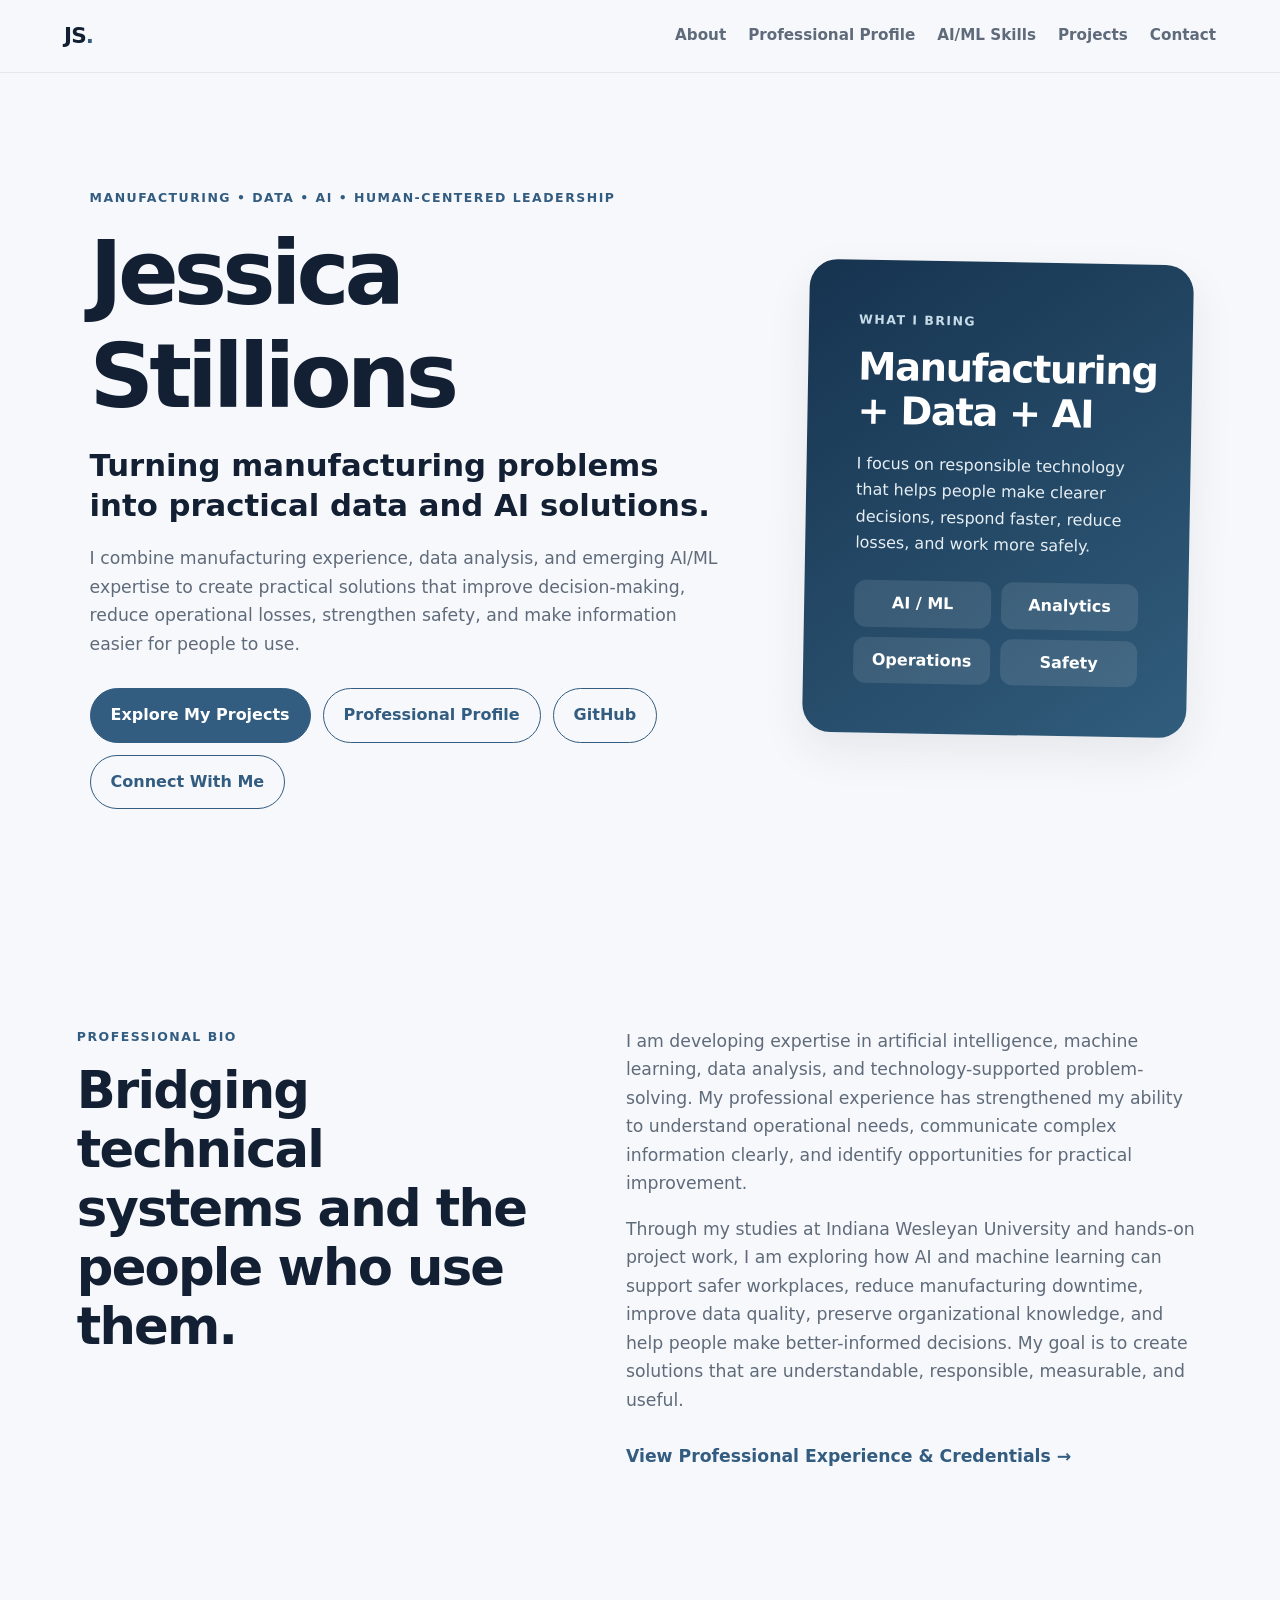
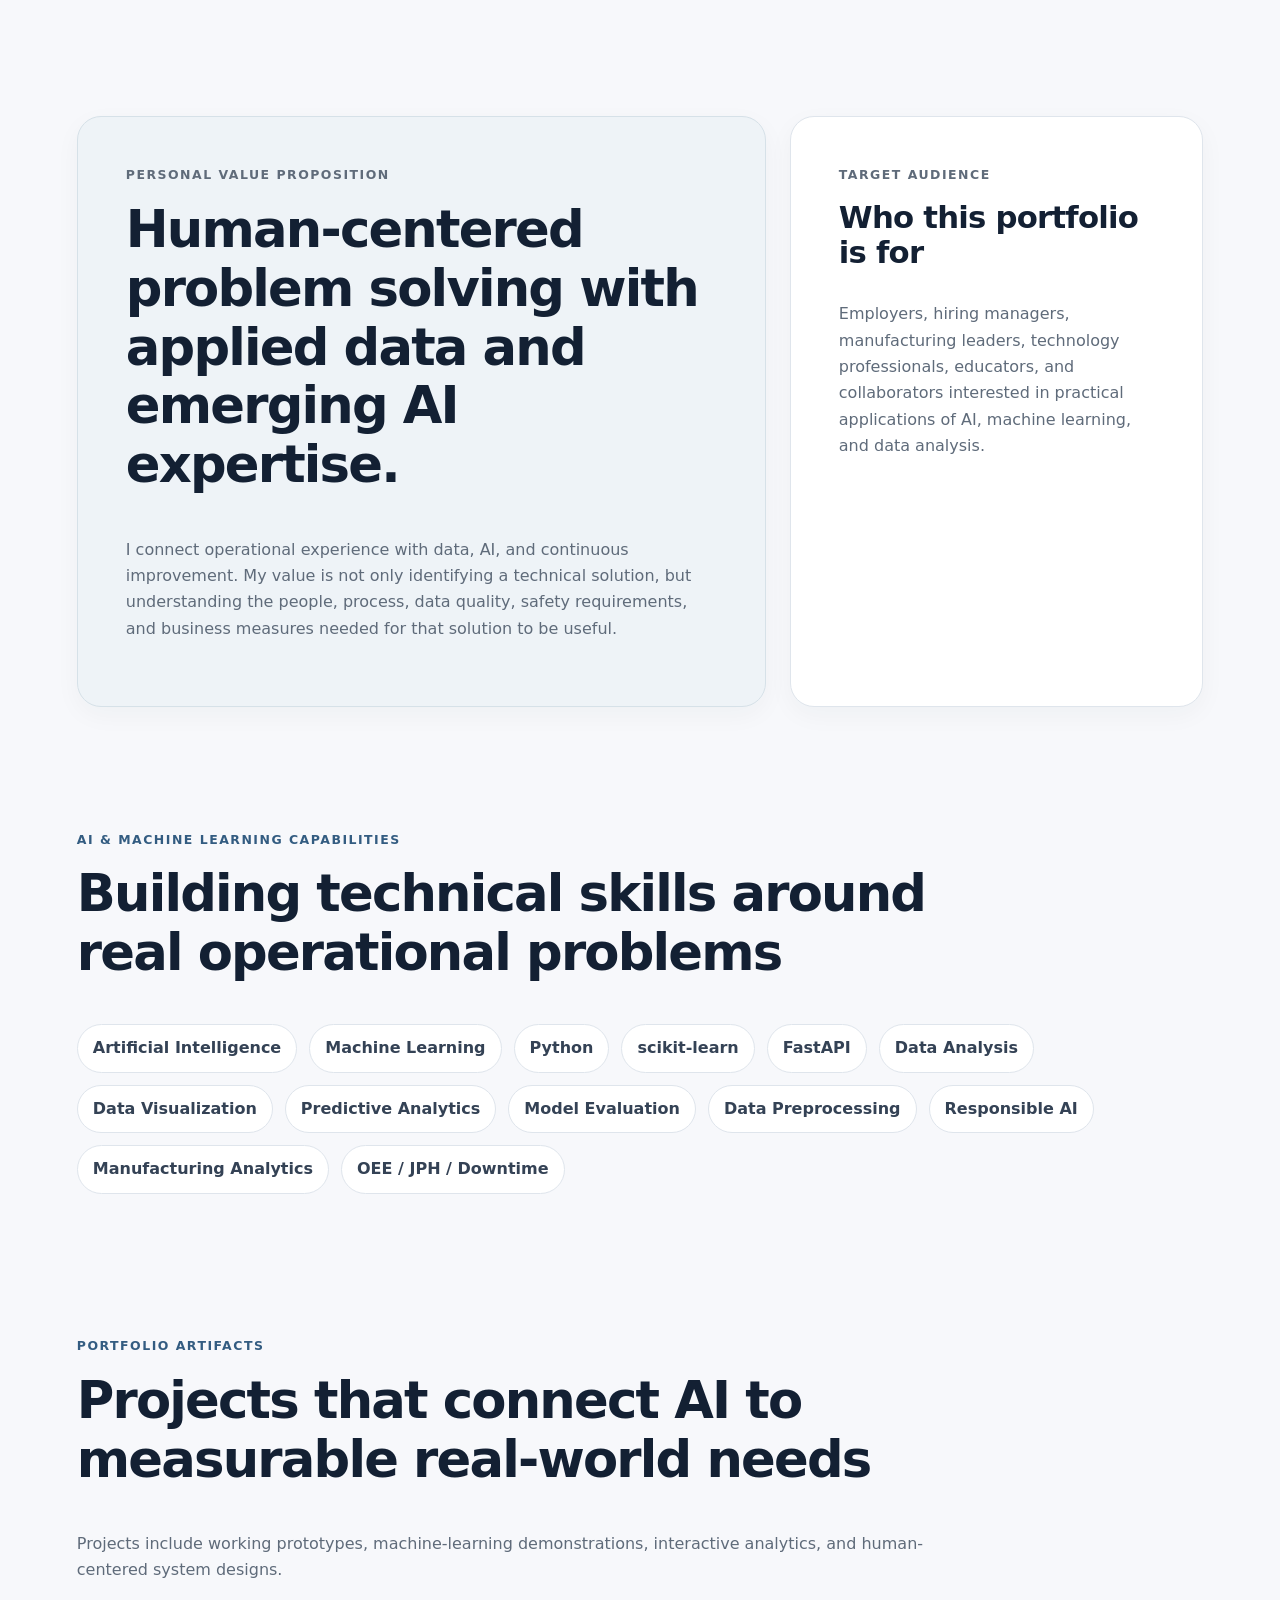
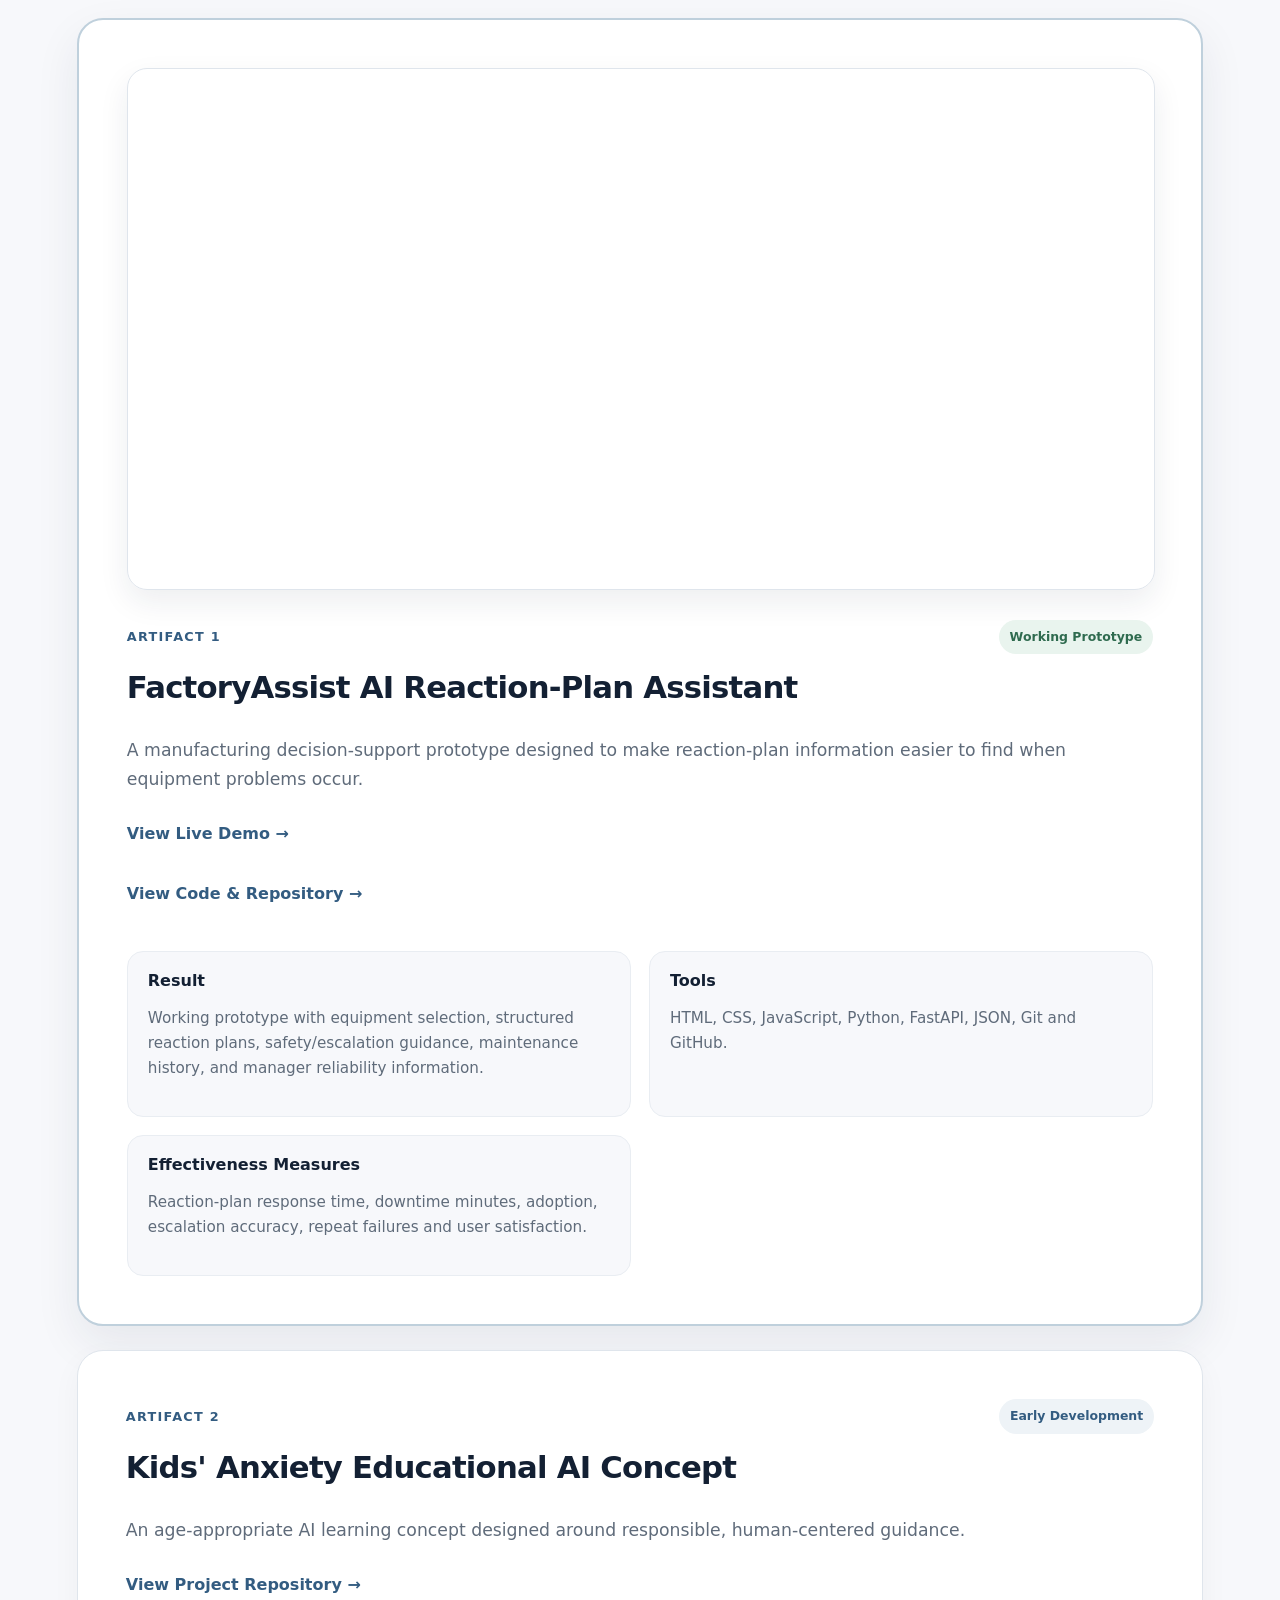
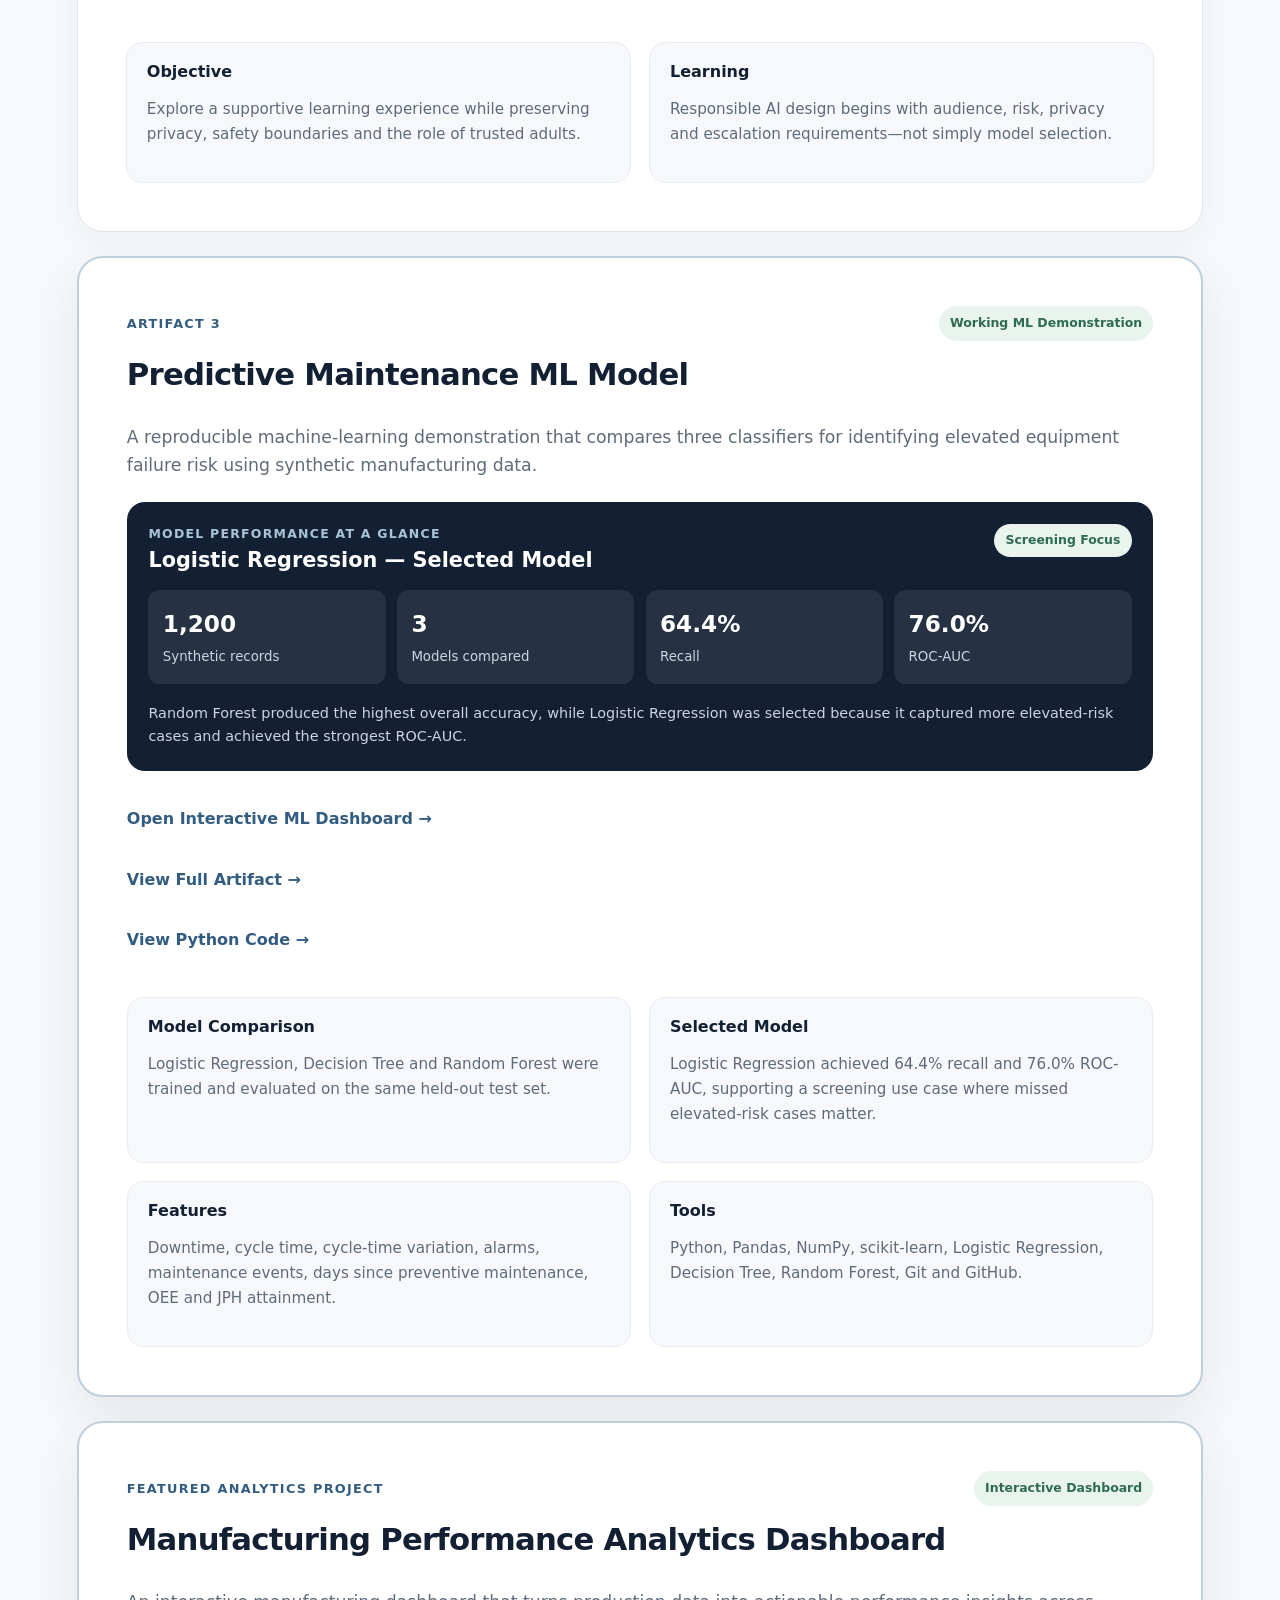
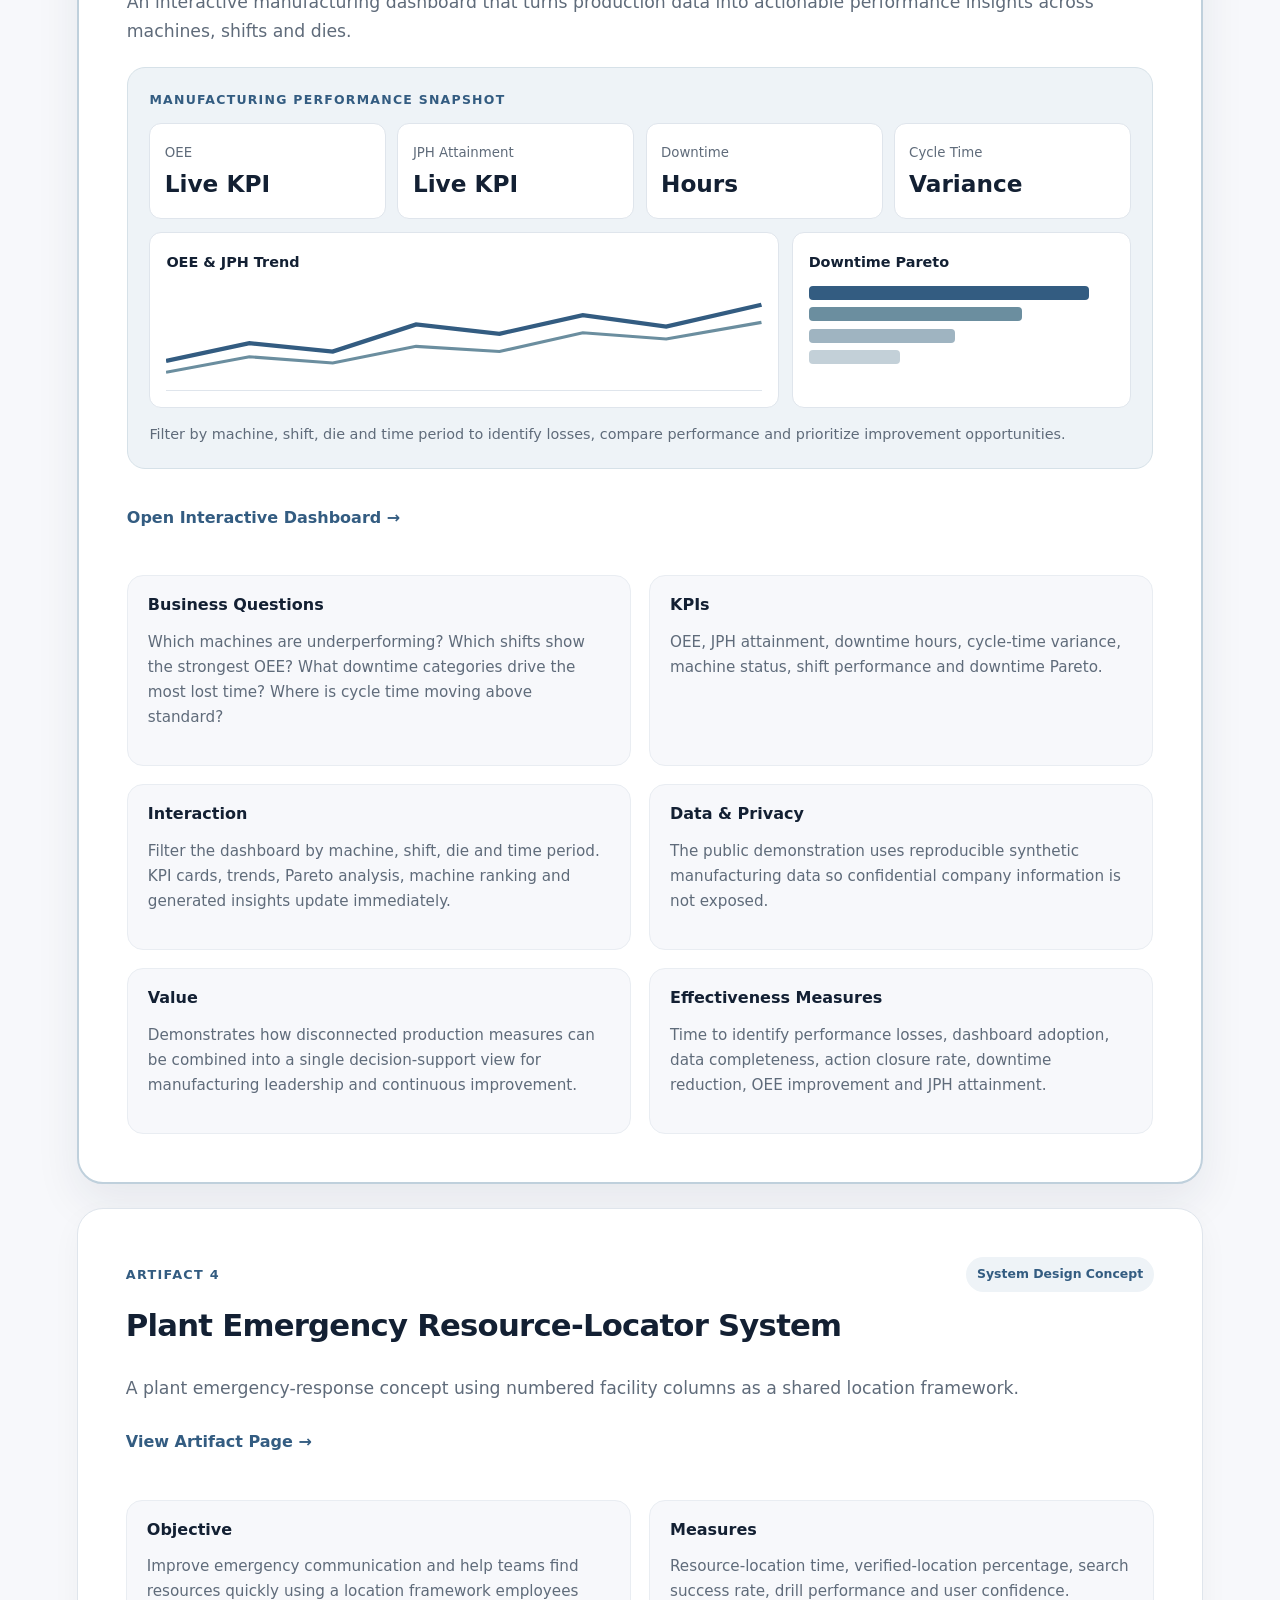
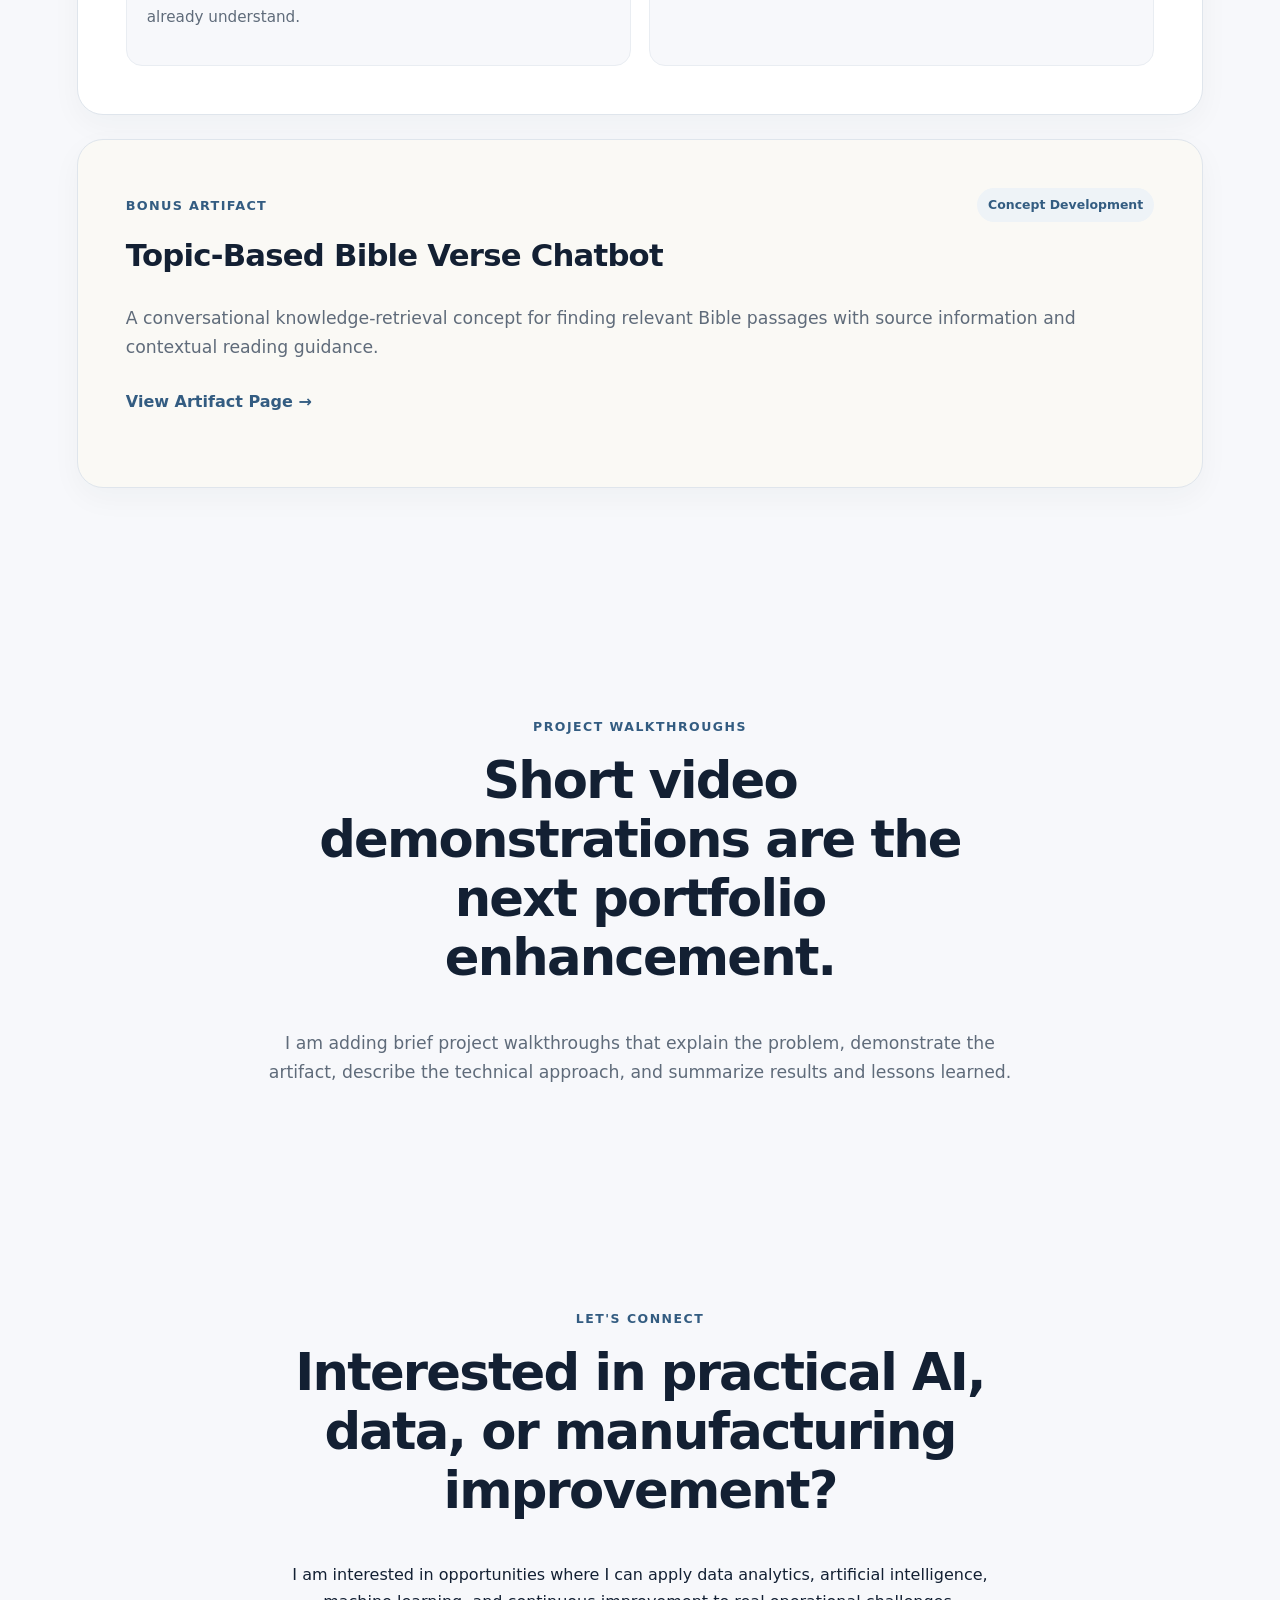
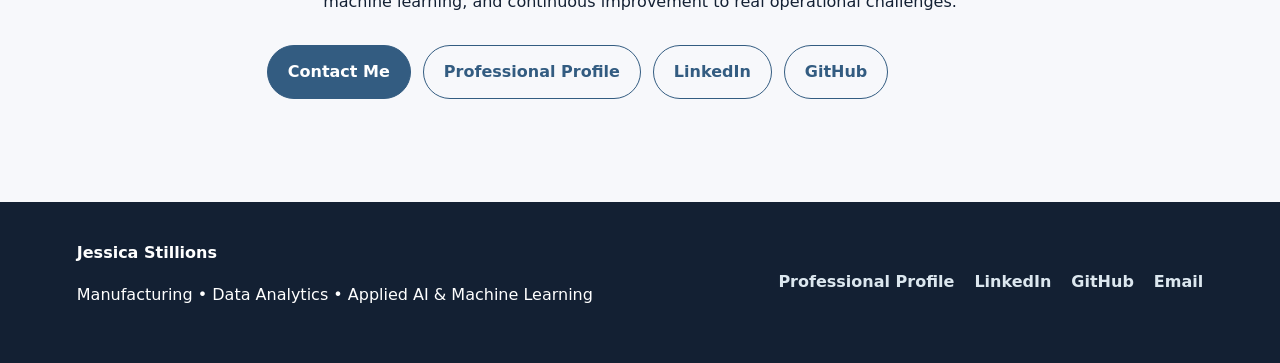
==== commit 15df372c: "Add professional profile and resume calls to action" ====
--- a/index.html
+++ b/index.html
@@ -8,10 +8,10 @@
   <link rel="stylesheet" href="styles.css" />
 </head>
 <body>
-  <header class="site-header"><a class="brand" href="#top">JS<span>.</span></a><nav aria-label="Primary navigation"><a href="#about">About</a><a href="#value">Value</a><a href="#skills">AI/ML Skills</a><a href="#projects">Projects</a><a href="#contact">Contact</a></nav></header>
+  <header class="site-header"><a class="brand" href="#top">JS<span>.</span></a><nav aria-label="Primary navigation"><a href="#about">About</a><a href="professional-profile.html">Professional Profile</a><a href="#skills">AI/ML Skills</a><a href="#projects">Projects</a><a href="#contact">Contact</a></nav></header>
   <main id="top">
-    <section class="hero"><div class="hero-copy"><p class="eyebrow">MANUFACTURING • DATA • AI • HUMAN-CENTERED LEADERSHIP</p><h1>Jessica Stillions</h1><p class="hero-lead">Turning manufacturing problems into practical data and AI solutions.</p><p class="hero-text">I combine manufacturing experience, data analysis, and emerging AI/ML expertise to create practical solutions that improve decision-making, reduce operational losses, strengthen safety, and make information easier for people to use.</p><div class="hero-actions"><a class="button primary" href="#projects">Explore My Projects</a><a class="button secondary" href="https://github.com/StillionsDataAnalyst" target="_blank" rel="noopener">View My GitHub</a><a class="button secondary" href="#contact">Connect With Me</a></div></div><div class="hero-card"><p class="card-kicker">What I bring</p><h2>Manufacturing + Data + AI</h2><p>I focus on responsible technology that helps people make clearer decisions, respond faster, reduce losses, and work more safely.</p><div class="mini-grid"><span>AI / ML</span><span>Analytics</span><span>Operations</span><span>Safety</span></div></div></section>
-    <section id="about" class="section split-section"><div><p class="section-label">Professional Bio</p><h2>Bridging technical systems and the people who use them.</h2></div><div class="prose"><p>I am developing expertise in artificial intelligence, machine learning, data analysis, and technology-supported problem-solving. My professional experience has strengthened my ability to understand operational needs, communicate complex information clearly, and identify opportunities for practical improvement.</p><p>Through my studies at Indiana Wesleyan University and hands-on project work, I am exploring how AI and machine learning can support safer workplaces, reduce manufacturing downtime, improve data quality, preserve organizational knowledge, and help people make better-informed decisions. My goal is to create solutions that are understandable, responsible, measurable, and useful.</p></div></section>
+    <section class="hero"><div class="hero-copy"><p class="eyebrow">MANUFACTURING • DATA • AI • HUMAN-CENTERED LEADERSHIP</p><h1>Jessica Stillions</h1><p class="hero-lead">Turning manufacturing problems into practical data and AI solutions.</p><p class="hero-text">I combine manufacturing experience, data analysis, and emerging AI/ML expertise to create practical solutions that improve decision-making, reduce operational losses, strengthen safety, and make information easier for people to use.</p><div class="hero-actions"><a class="button primary" href="#projects">Explore My Projects</a><a class="button secondary" href="professional-profile.html">Professional Profile</a><a class="button secondary" href="https://github.com/StillionsDataAnalyst" target="_blank" rel="noopener">GitHub</a><a class="button secondary" href="#contact">Connect With Me</a></div></div><div class="hero-card"><p class="card-kicker">What I bring</p><h2>Manufacturing + Data + AI</h2><p>I focus on responsible technology that helps people make clearer decisions, respond faster, reduce losses, and work more safely.</p><div class="mini-grid"><span>AI / ML</span><span>Analytics</span><span>Operations</span><span>Safety</span></div></div></section>
+    <section id="about" class="section split-section"><div><p class="section-label">Professional Bio</p><h2>Bridging technical systems and the people who use them.</h2></div><div class="prose"><p>I am developing expertise in artificial intelligence, machine learning, data analysis, and technology-supported problem-solving. My professional experience has strengthened my ability to understand operational needs, communicate complex information clearly, and identify opportunities for practical improvement.</p><p>Through my studies at Indiana Wesleyan University and hands-on project work, I am exploring how AI and machine learning can support safer workplaces, reduce manufacturing downtime, improve data quality, preserve organizational knowledge, and help people make better-informed decisions. My goal is to create solutions that are understandable, responsible, measurable, and useful.</p><p><a class="project-link" href="professional-profile.html">View Professional Experience & Credentials →</a></p></div></section>
     <section id="value" class="section value-grid"><article class="info-card featured"><p class="section-label">Personal Value Proposition</p><h2>Human-centered problem solving with applied data and emerging AI expertise.</h2><p>I connect operational experience with data, AI, and continuous improvement. My value is not only identifying a technical solution, but understanding the people, process, data quality, safety requirements, and business measures needed for that solution to be useful.</p></article><article class="info-card"><p class="section-label">Target Audience</p><h3>Who this portfolio is for</h3><p>Employers, hiring managers, manufacturing leaders, technology professionals, educators, and collaborators interested in practical applications of AI, machine learning, and data analysis.</p></article></section>
     <section id="skills" class="section skills-section"><div class="section-heading"><p class="section-label">AI & Machine Learning Capabilities</p><h2>Building technical skills around real operational problems</h2></div><div class="skill-list"><span>Artificial Intelligence</span><span>Machine Learning</span><span>Python</span><span>scikit-learn</span><span>FastAPI</span><span>Data Analysis</span><span>Data Visualization</span><span>Predictive Analytics</span><span>Model Evaluation</span><span>Data Preprocessing</span><span>Responsible AI</span><span>Manufacturing Analytics</span><span>OEE / JPH / Downtime</span></div></section>
     <section id="projects" class="section projects-section"><div class="section-heading"><p class="section-label">Portfolio Artifacts</p><h2>Projects that connect AI to measurable real-world needs</h2><p>Projects include working prototypes, machine-learning demonstrations, interactive analytics, and human-centered system designs.</p></div>
@@ -23,8 +23,8 @@
       <article class="project-card bonus"><div class="project-topline"><span class="artifact-number">Bonus Artifact</span><span class="status">Concept Development</span></div><h3>Topic-Based Bible Verse Chatbot</h3><p class="project-intro">A conversational knowledge-retrieval concept for finding relevant Bible passages with source information and contextual reading guidance.</p><a class="project-link" href="artifact-5-bible-verse-chatbot.html">View Artifact Page →</a></article>
     </section>
     <section class="section growth-note"><p class="section-label">Project Walkthroughs</p><h2>Short video demonstrations are the next portfolio enhancement.</h2><p>I am adding brief project walkthroughs that explain the problem, demonstrate the artifact, describe the technical approach, and summarize results and lessons learned.</p></section>
-    <section class="section growth-note"><p class="section-label">Let's Connect</p><h2>Interested in practical AI, data, or manufacturing improvement?</h2><p>I am interested in opportunities where I can apply data analytics, artificial intelligence, machine learning, and continuous improvement to real operational challenges.</p><div class="hero-actions"><a class="button primary" href="mailto:jessica.stillions@myemail.indwes.edu">Contact Me</a><a class="button secondary" href="https://www.linkedin.com/in/jessicastillions009/" target="_blank" rel="noopener">LinkedIn</a><a class="button secondary" href="https://github.com/StillionsDataAnalyst" target="_blank" rel="noopener">GitHub</a></div></section>
+    <section class="section growth-note"><p class="section-label">Let's Connect</p><h2>Interested in practical AI, data, or manufacturing improvement?</h2><p>I am interested in opportunities where I can apply data analytics, artificial intelligence, machine learning, and continuous improvement to real operational challenges.</p><div class="hero-actions"><a class="button primary" href="mailto:jessica.stillions@myemail.indwes.edu">Contact Me</a><a class="button secondary" href="professional-profile.html">Professional Profile</a><a class="button secondary" href="https://www.linkedin.com/in/jessicastillions009/" target="_blank" rel="noopener">LinkedIn</a><a class="button secondary" href="https://github.com/StillionsDataAnalyst" target="_blank" rel="noopener">GitHub</a></div></section>
   </main>
-  <footer id="contact"><div><p class="footer-name">Jessica Stillions</p><p>AI & Machine Learning Portfolio</p></div><div class="footer-links"><a href="https://www.linkedin.com/in/jessicastillions009/" target="_blank" rel="noopener">LinkedIn</a><a href="https://github.com/StillionsDataAnalyst" target="_blank" rel="noopener">GitHub</a><a href="mailto:jessica.stillions@myemail.indwes.edu">Email</a></div></footer>
+  <footer id="contact"><div><p class="footer-name">Jessica Stillions</p><p>Manufacturing • Data Analytics • Applied AI & Machine Learning</p></div><div class="footer-links"><a href="professional-profile.html">Professional Profile</a><a href="https://www.linkedin.com/in/jessicastillions009/" target="_blank" rel="noopener">LinkedIn</a><a href="https://github.com/StillionsDataAnalyst" target="_blank" rel="noopener">GitHub</a><a href="mailto:jessica.stillions@myemail.indwes.edu">Email</a></div></footer>
 </body>
 </html>
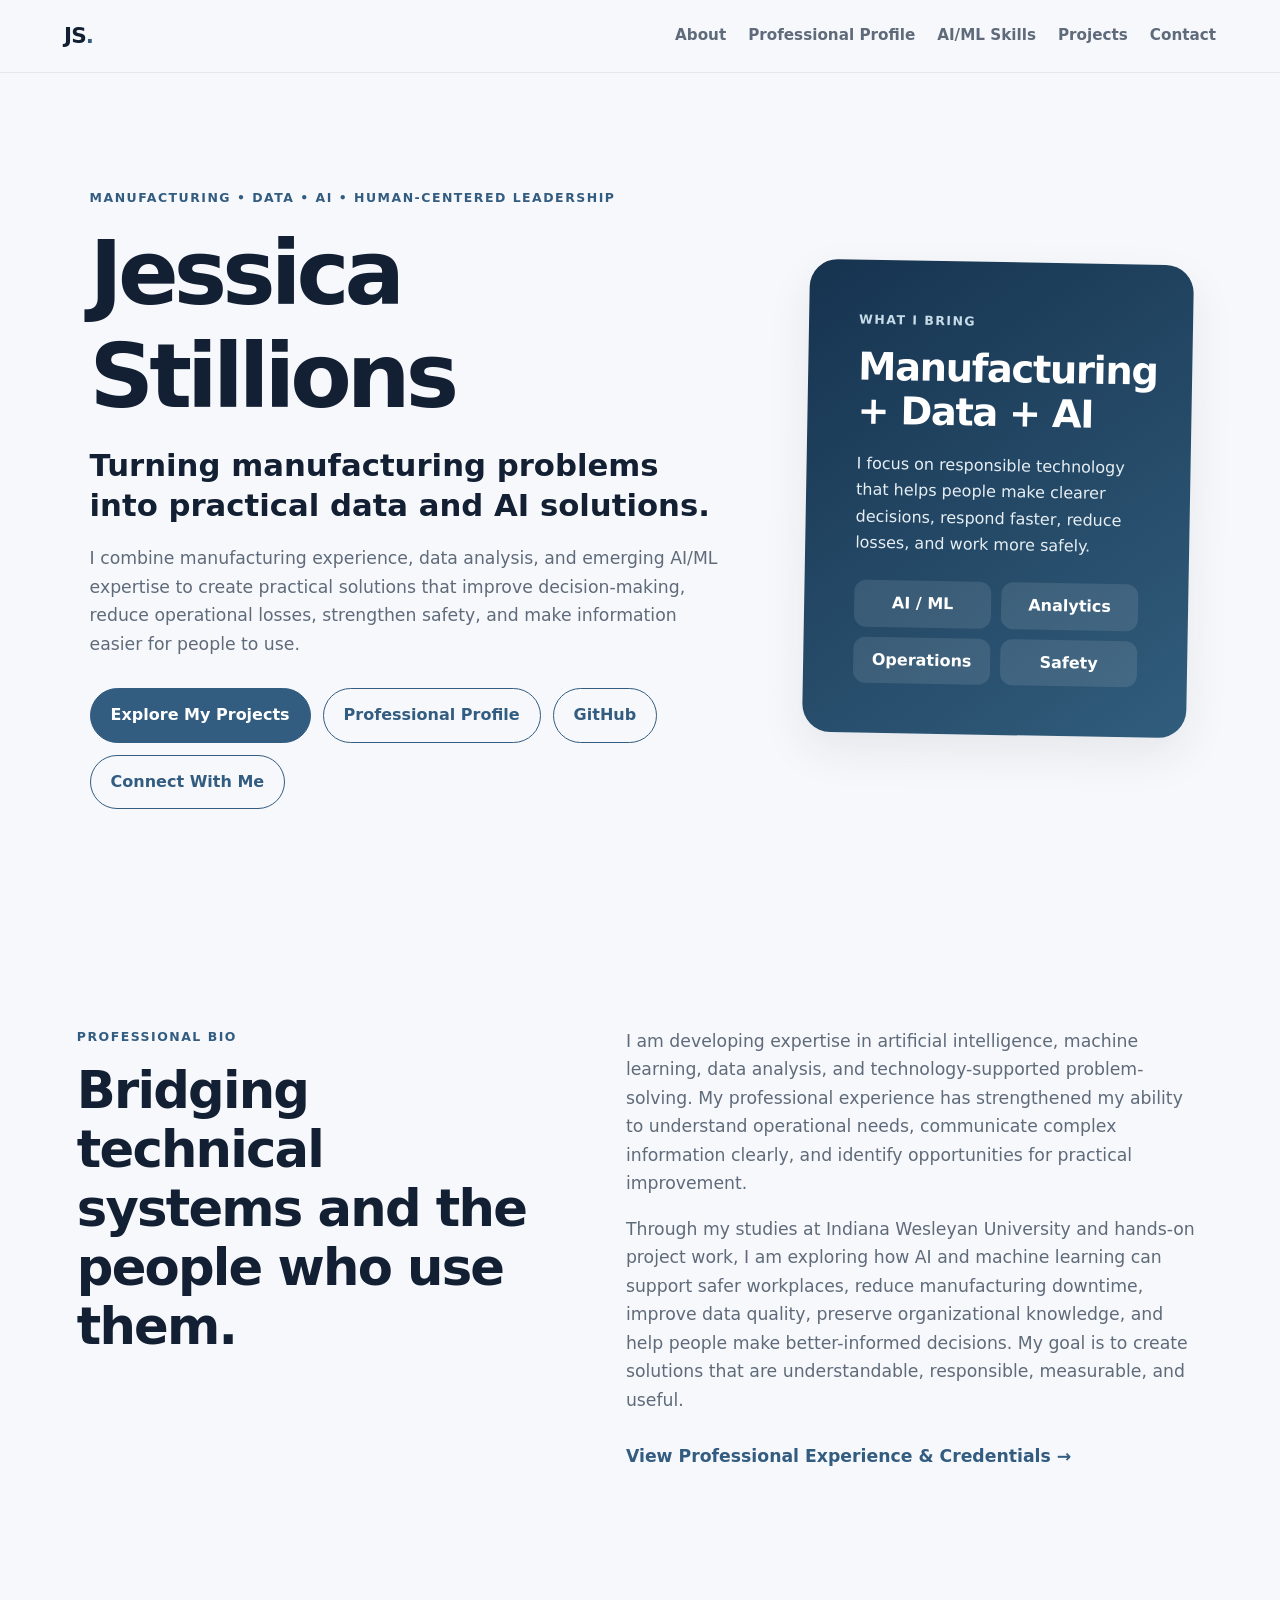
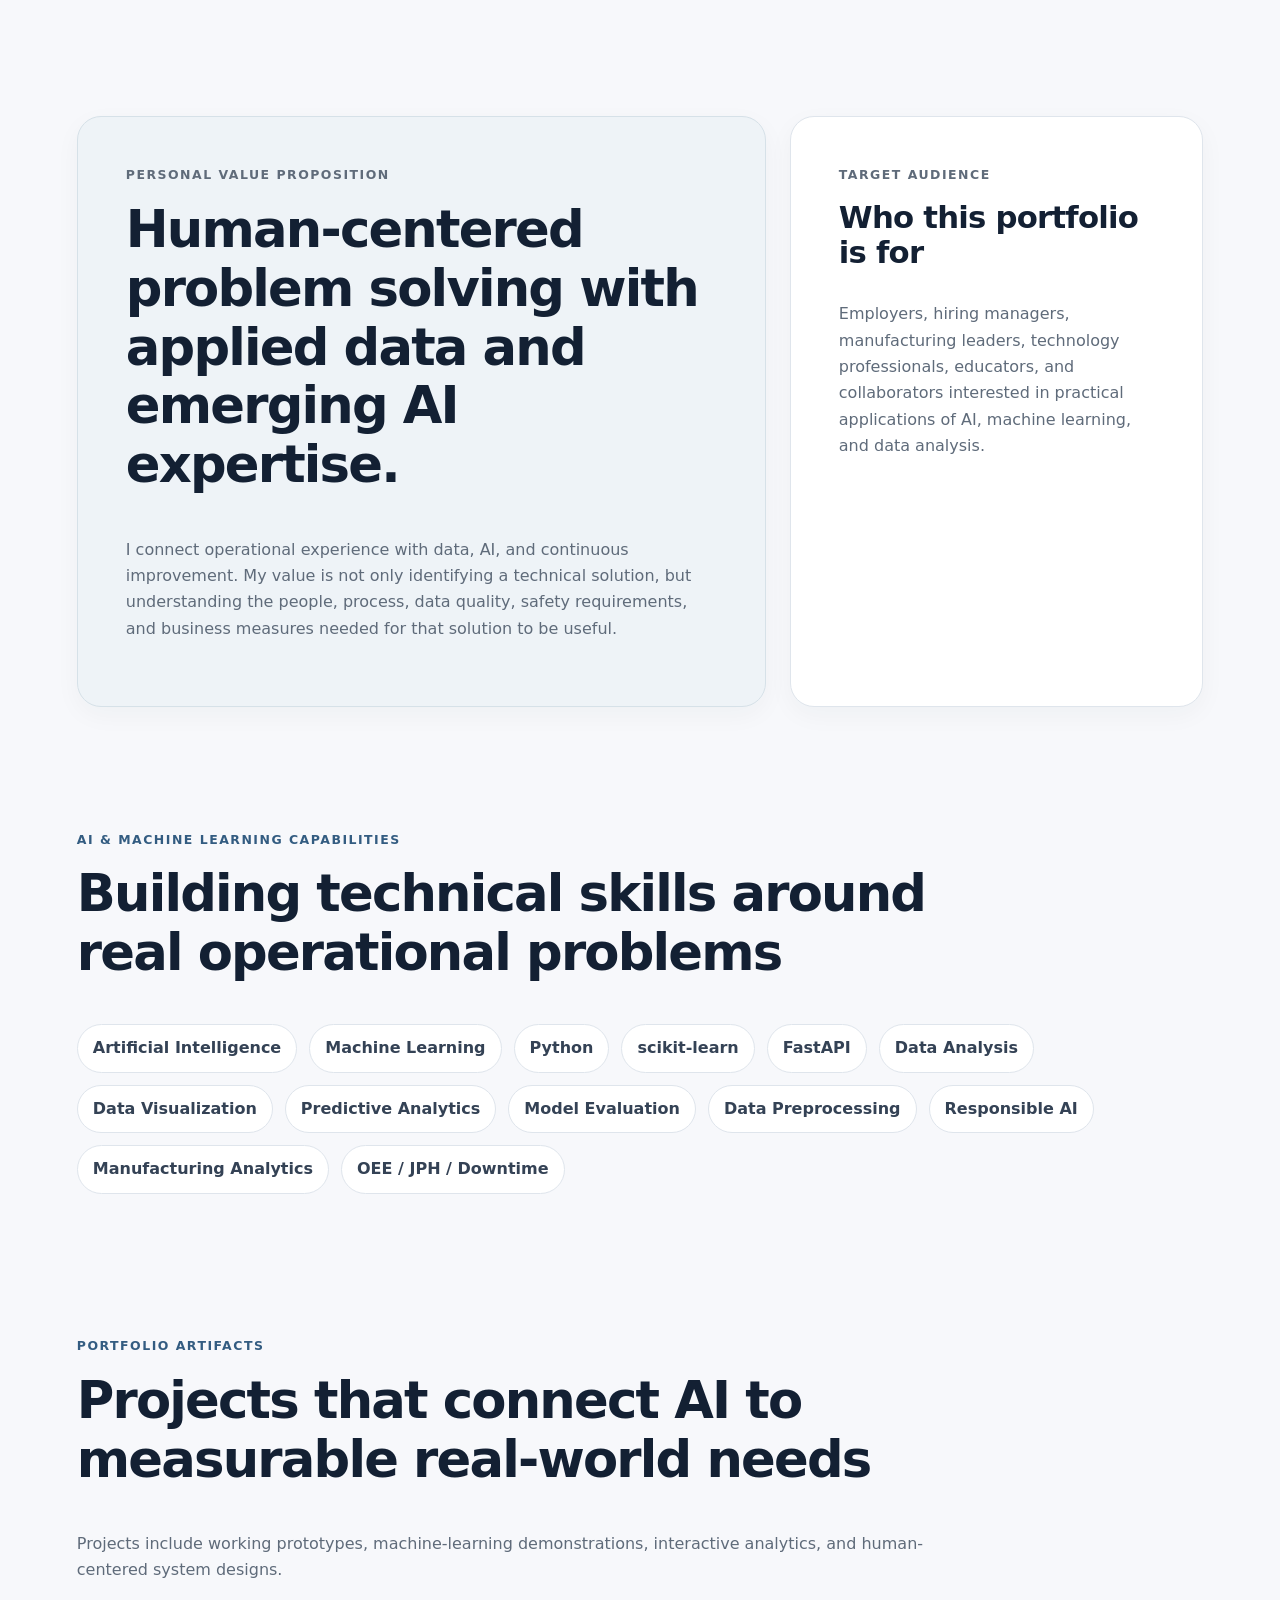
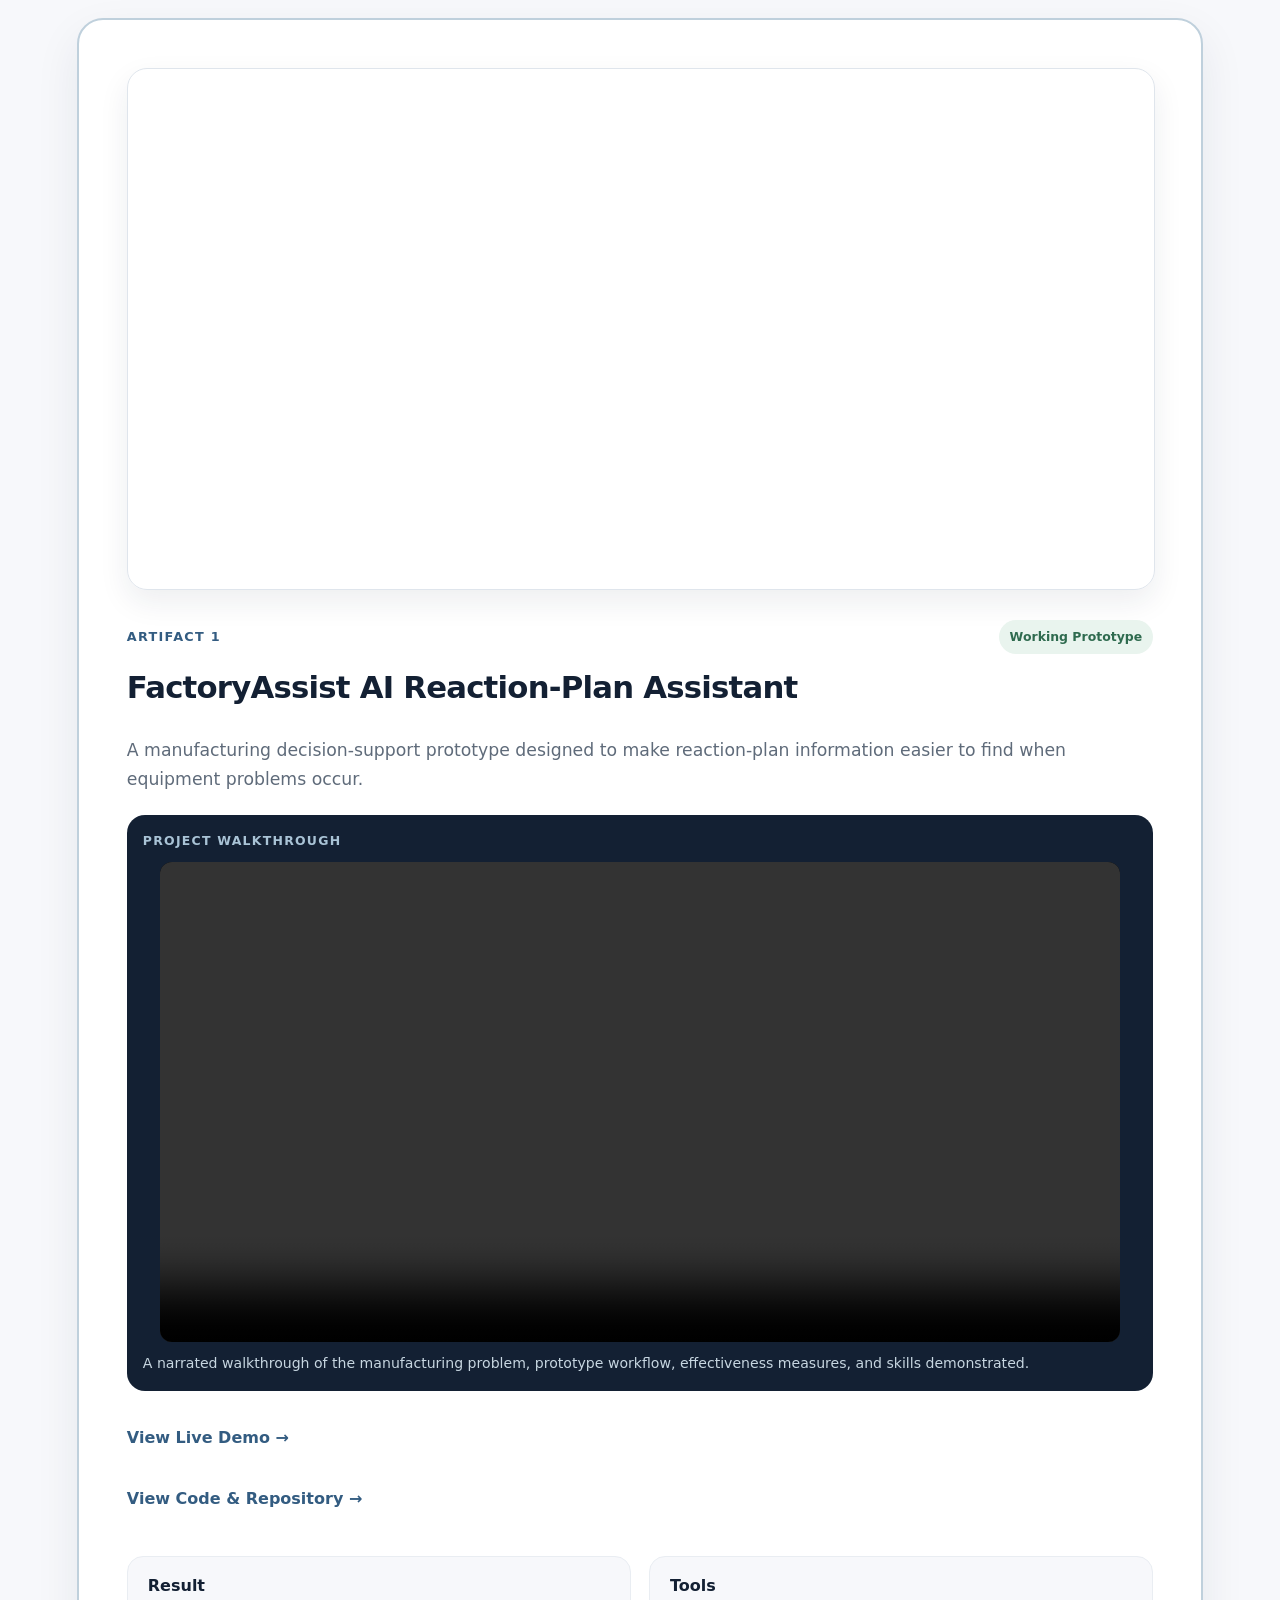
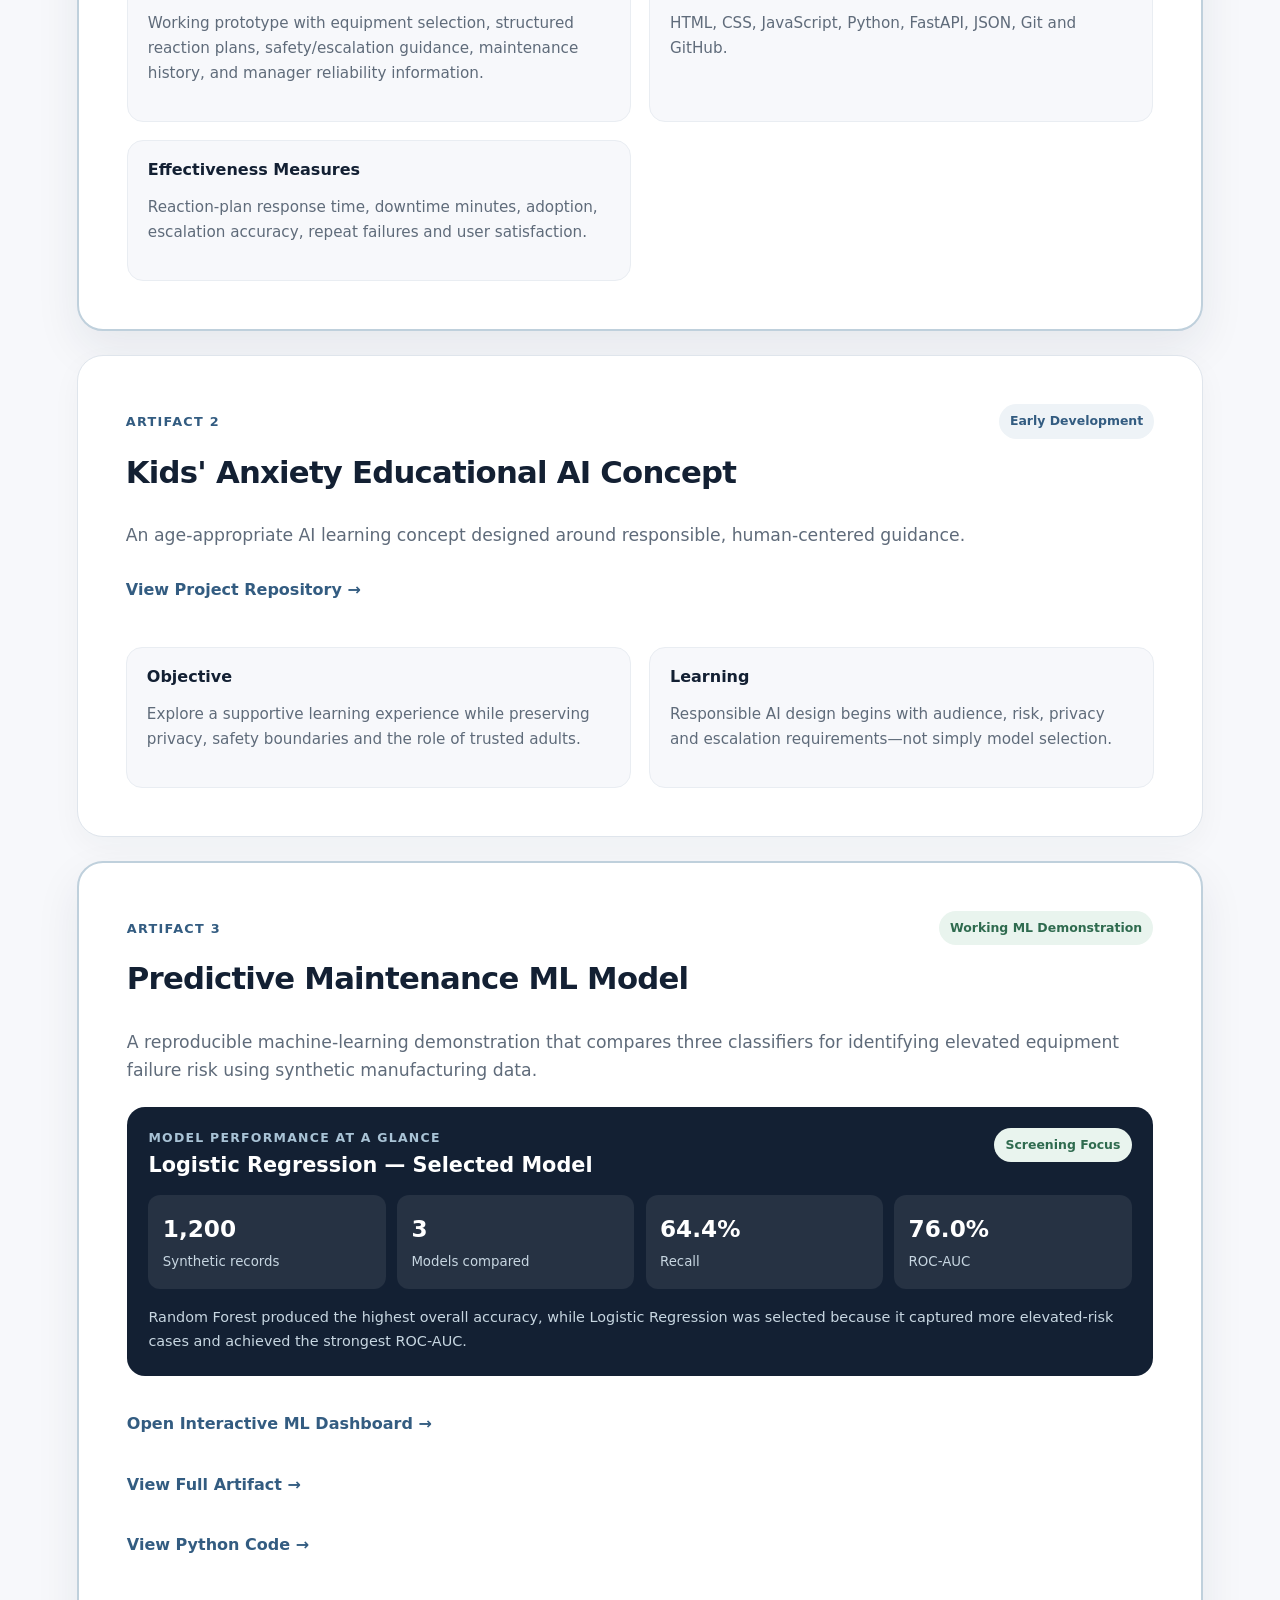
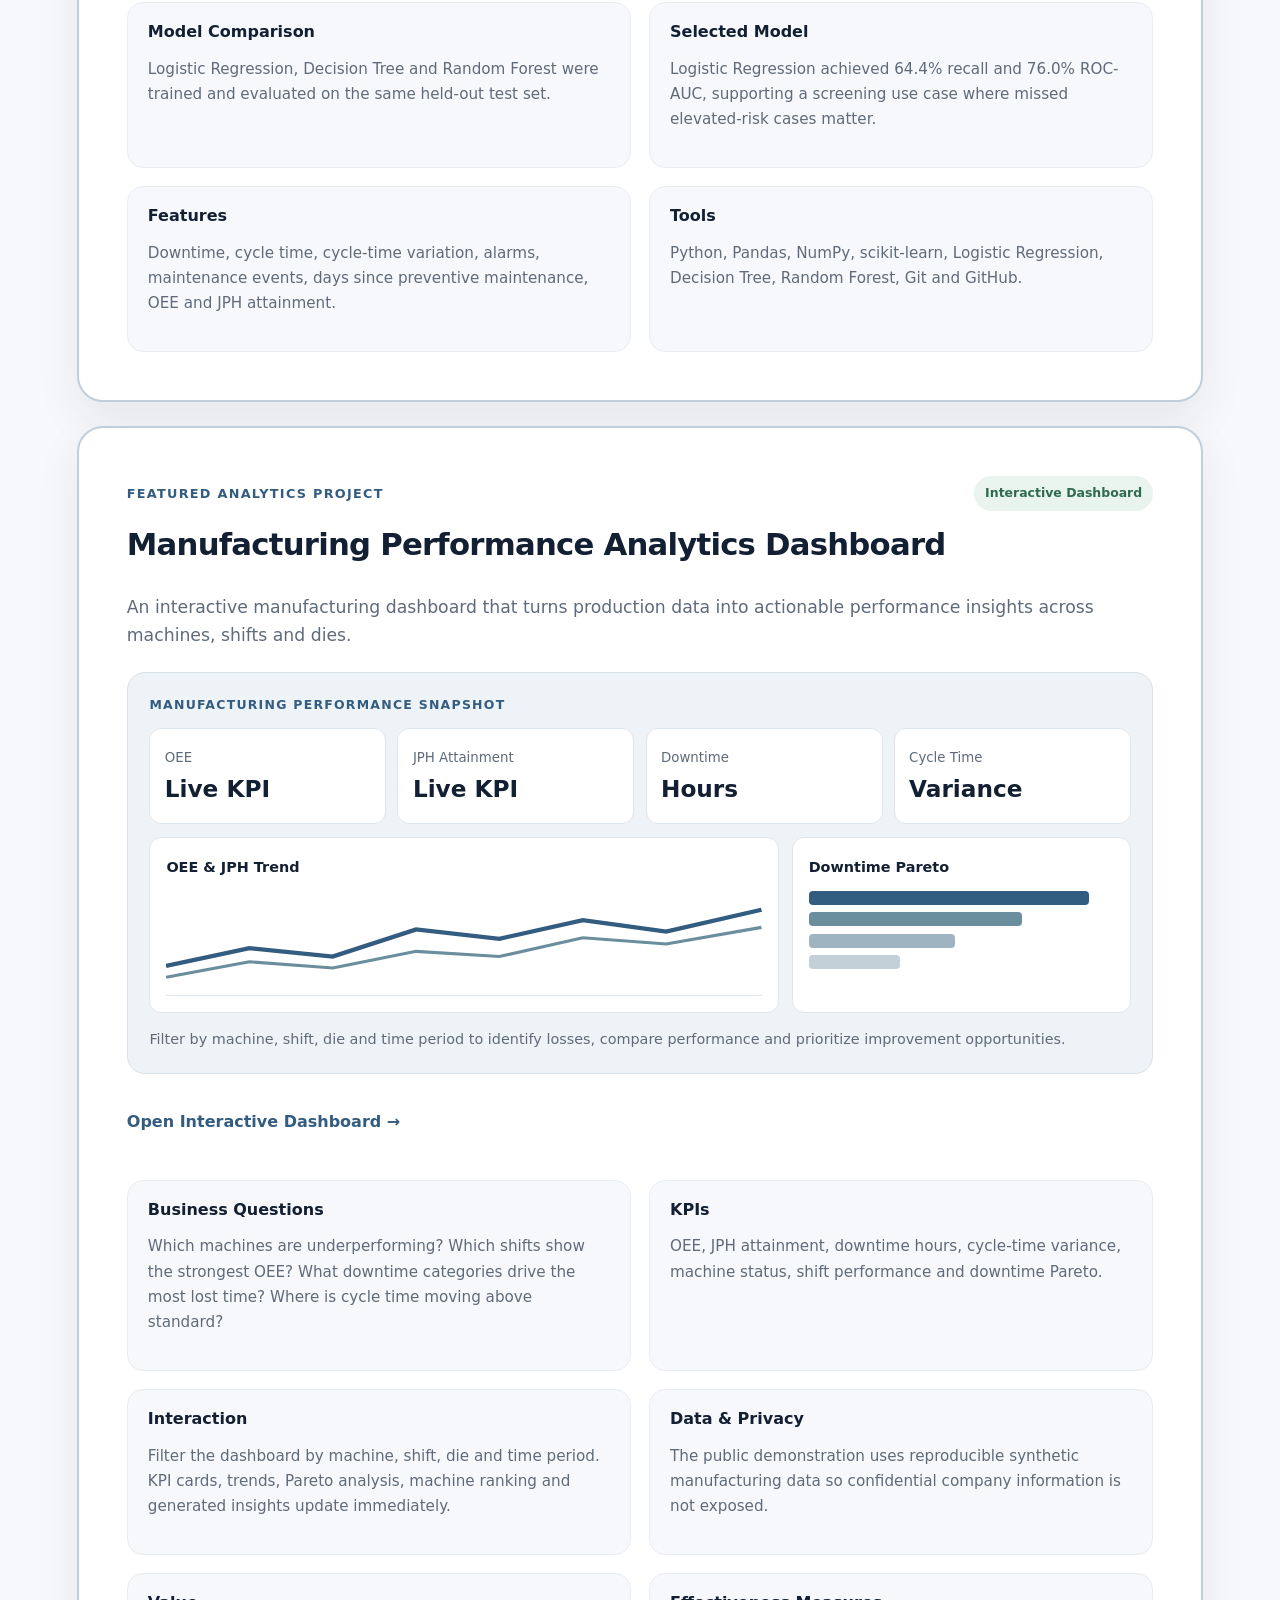
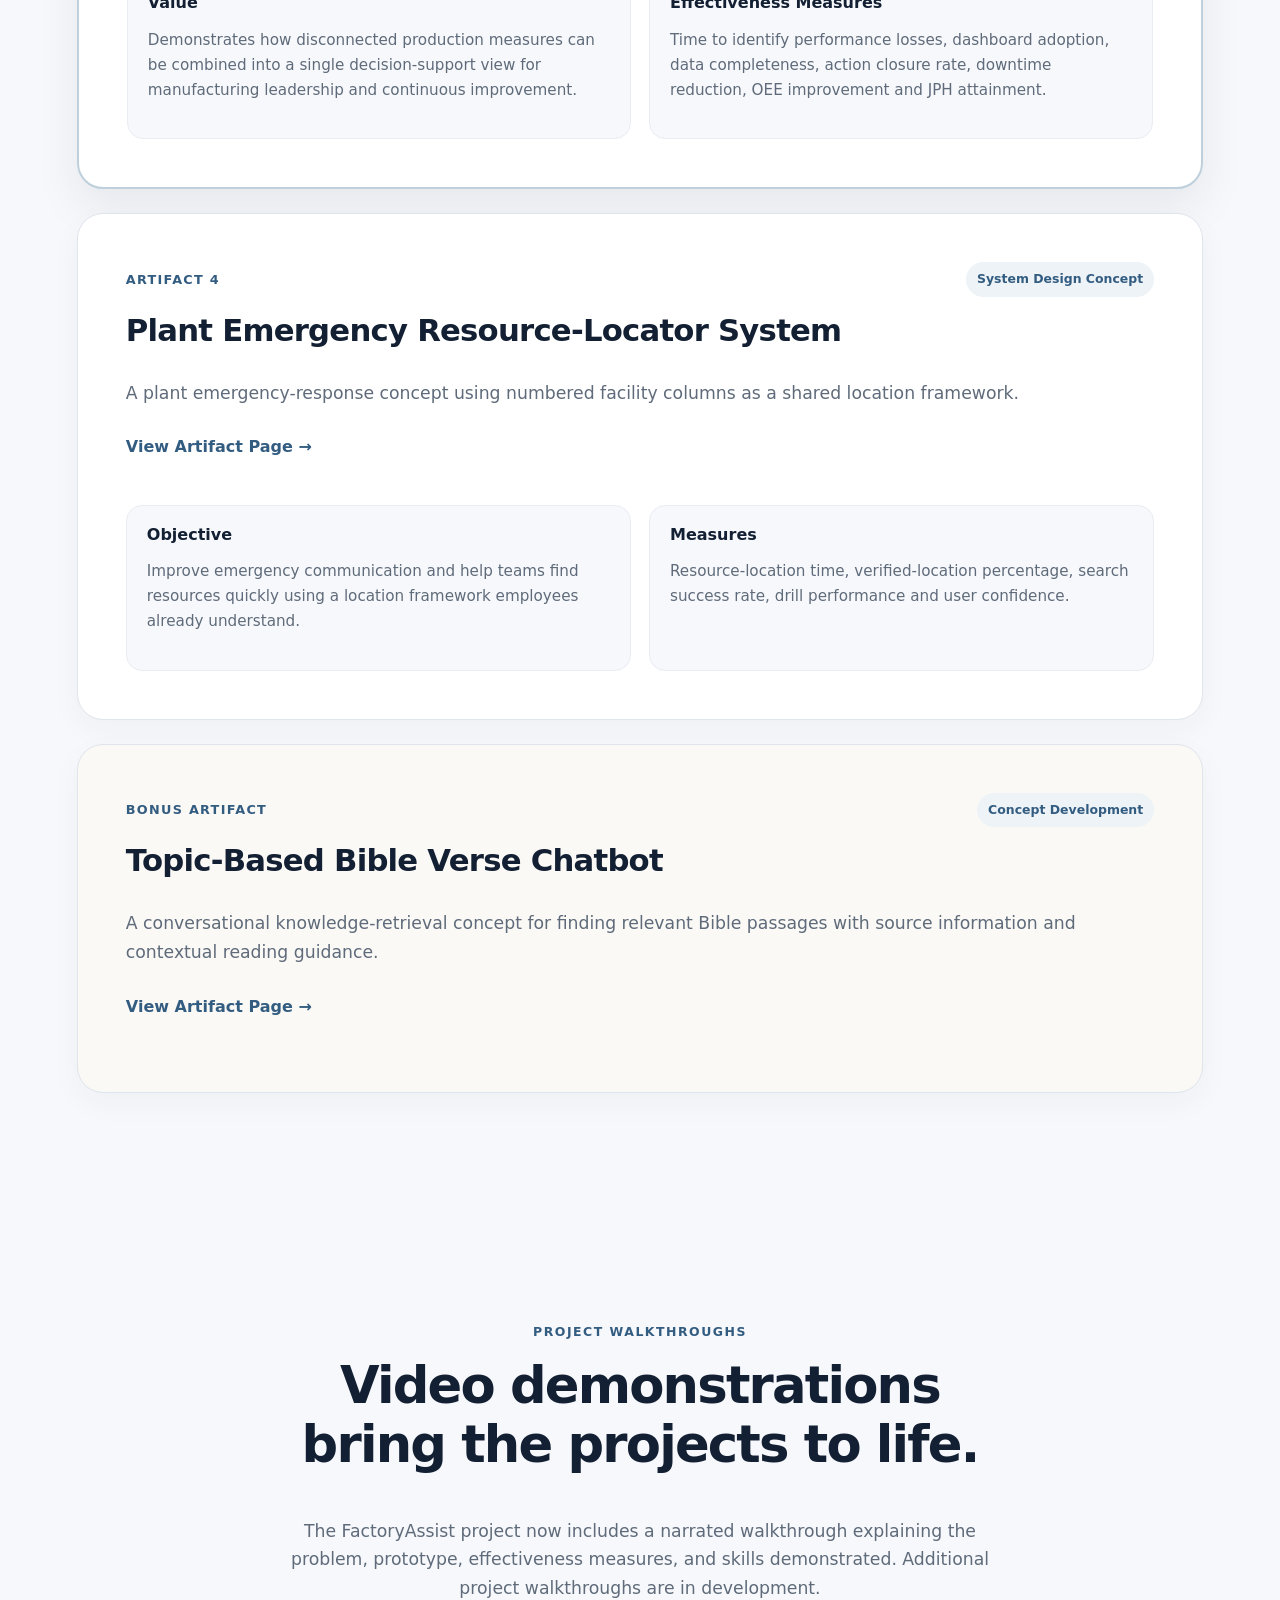
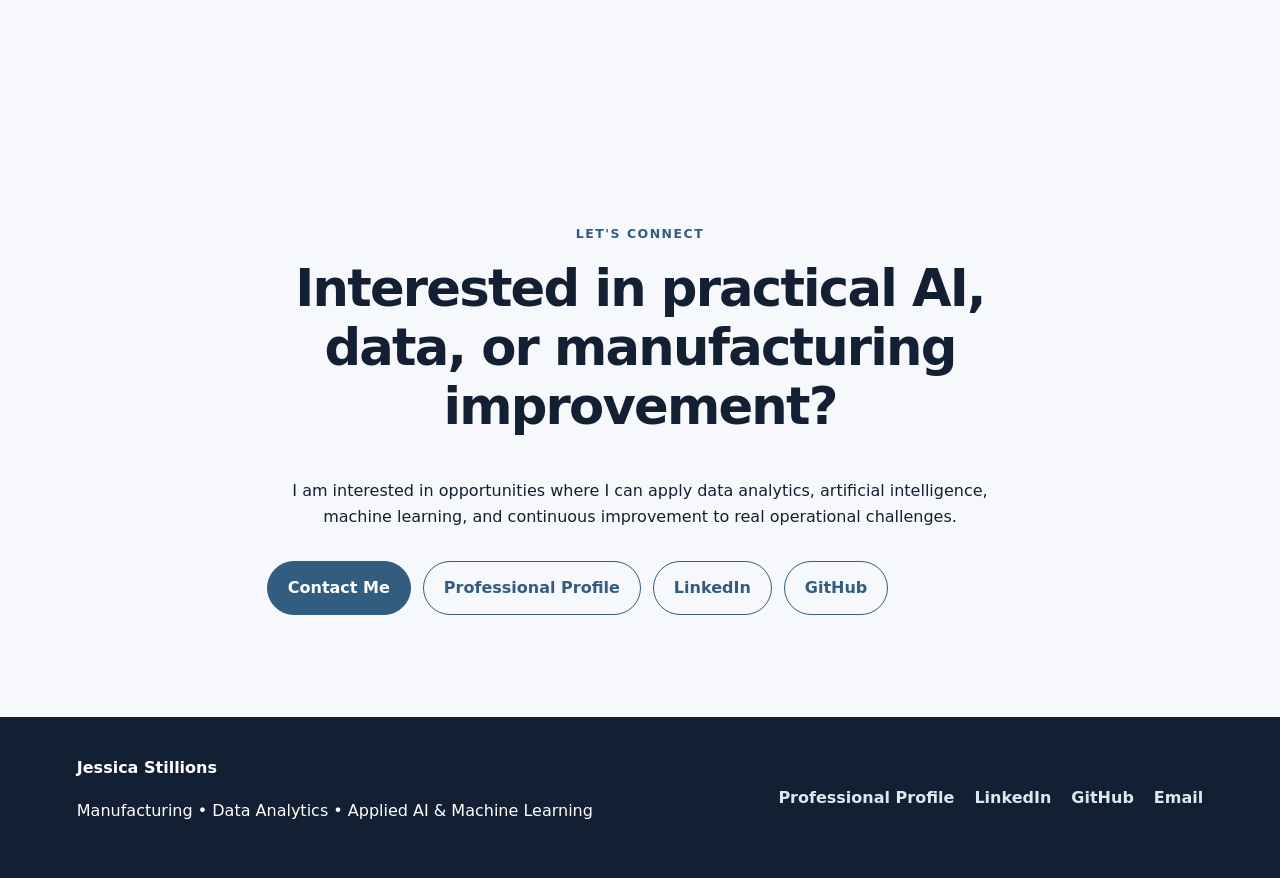
==== commit 6925e486: "Embed FactoryAssist portfolio walkthrough video" ====
--- a/index.html
+++ b/index.html
@@ -15,14 +15,14 @@
     <section id="value" class="section value-grid"><article class="info-card featured"><p class="section-label">Personal Value Proposition</p><h2>Human-centered problem solving with applied data and emerging AI expertise.</h2><p>I connect operational experience with data, AI, and continuous improvement. My value is not only identifying a technical solution, but understanding the people, process, data quality, safety requirements, and business measures needed for that solution to be useful.</p></article><article class="info-card"><p class="section-label">Target Audience</p><h3>Who this portfolio is for</h3><p>Employers, hiring managers, manufacturing leaders, technology professionals, educators, and collaborators interested in practical applications of AI, machine learning, and data analysis.</p></article></section>
     <section id="skills" class="section skills-section"><div class="section-heading"><p class="section-label">AI & Machine Learning Capabilities</p><h2>Building technical skills around real operational problems</h2></div><div class="skill-list"><span>Artificial Intelligence</span><span>Machine Learning</span><span>Python</span><span>scikit-learn</span><span>FastAPI</span><span>Data Analysis</span><span>Data Visualization</span><span>Predictive Analytics</span><span>Model Evaluation</span><span>Data Preprocessing</span><span>Responsible AI</span><span>Manufacturing Analytics</span><span>OEE / JPH / Downtime</span></div></section>
     <section id="projects" class="section projects-section"><div class="section-heading"><p class="section-label">Portfolio Artifacts</p><h2>Projects that connect AI to measurable real-world needs</h2><p>Projects include working prototypes, machine-learning demonstrations, interactive analytics, and human-centered system designs.</p></div>
-      <article class="project-card highlight"><div class="project-topline"><span class="artifact-number">Artifact 1</span><span class="status live">Working Prototype</span></div><h3>FactoryAssist AI Reaction-Plan Assistant</h3><p class="project-intro">A manufacturing decision-support prototype designed to make reaction-plan information easier to find when equipment problems occur.</p><a class="project-link" href="https://stillionsdataanalyst.github.io/FactoryAssist-AI/" target="_blank" rel="noopener">View Live Demo →</a><br><a class="project-link" href="https://github.com/StillionsDataAnalyst/FactoryAssist-AI" target="_blank" rel="noopener">View Code & Repository →</a><div class="project-details"><div><h4>Result</h4><p>Working prototype with equipment selection, structured reaction plans, safety/escalation guidance, maintenance history, and manager reliability information.</p></div><div><h4>Tools</h4><p>HTML, CSS, JavaScript, Python, FastAPI, JSON, Git and GitHub.</p></div><div><h4>Effectiveness Measures</h4><p>Reaction-plan response time, downtime minutes, adoption, escalation accuracy, repeat failures and user satisfaction.</p></div></div></article>
+      <article class="project-card highlight"><div class="project-topline"><span class="artifact-number">Artifact 1</span><span class="status live">Working Prototype</span></div><h3>FactoryAssist AI Reaction-Plan Assistant</h3><p class="project-intro">A manufacturing decision-support prototype designed to make reaction-plan information easier to find when equipment problems occur.</p><div style="margin:1.35rem 0 1.5rem;padding:1rem;background:#132033;border-radius:18px"><p style="margin:0 0 .65rem;color:#a9c3d6;font-size:.78rem;font-weight:800;letter-spacing:.1em;text-transform:uppercase">Project Walkthrough</p><video controls preload="metadata" playsinline style="display:block;width:100%;max-width:960px;margin:0 auto;border-radius:12px;background:#000" aria-label="FactoryAssist AI Reaction-Plan Assistant project walkthrough"><source src="FactoryAssist_Portfolio_Video_Deck.mp4" type="video/mp4">Your browser does not support embedded video. <a href="FactoryAssist_Portfolio_Video_Deck.mp4">Open the FactoryAssist walkthrough video</a>.</video><p style="margin:.65rem 0 0;color:#c7d6e1;font-size:.88rem">A narrated walkthrough of the manufacturing problem, prototype workflow, effectiveness measures, and skills demonstrated.</p></div><a class="project-link" href="https://stillionsdataanalyst.github.io/FactoryAssist-AI/" target="_blank" rel="noopener">View Live Demo →</a><br><a class="project-link" href="https://github.com/StillionsDataAnalyst/FactoryAssist-AI" target="_blank" rel="noopener">View Code & Repository →</a><div class="project-details"><div><h4>Result</h4><p>Working prototype with equipment selection, structured reaction plans, safety/escalation guidance, maintenance history, and manager reliability information.</p></div><div><h4>Tools</h4><p>HTML, CSS, JavaScript, Python, FastAPI, JSON, Git and GitHub.</p></div><div><h4>Effectiveness Measures</h4><p>Reaction-plan response time, downtime minutes, adoption, escalation accuracy, repeat failures and user satisfaction.</p></div></div></article>
       <article class="project-card"><div class="project-topline"><span class="artifact-number">Artifact 2</span><span class="status">Early Development</span></div><h3>Kids' Anxiety Educational AI Concept</h3><p class="project-intro">An age-appropriate AI learning concept designed around responsible, human-centered guidance.</p><a class="project-link" href="https://github.com/StillionsDataAnalyst/MachineLearning" target="_blank" rel="noopener">View Project Repository →</a><div class="project-details"><div><h4>Objective</h4><p>Explore a supportive learning experience while preserving privacy, safety boundaries and the role of trusted adults.</p></div><div><h4>Learning</h4><p>Responsible AI design begins with audience, risk, privacy and escalation requirements—not simply model selection.</p></div></div></article>
       <article class="project-card highlight"><div class="project-topline"><span class="artifact-number">Artifact 3</span><span class="status live">Working ML Demonstration</span></div><h3>Predictive Maintenance ML Model</h3><p class="project-intro">A reproducible machine-learning demonstration that compares three classifiers for identifying elevated equipment failure risk using synthetic manufacturing data.</p><div style="margin:1.4rem 0 1.6rem;padding:1.35rem;border-radius:18px;background:#132033;color:white"><div style="display:flex;justify-content:space-between;align-items:flex-start;gap:1rem;flex-wrap:wrap"><div><p style="margin:0 0 .3rem;color:#a9c3d6;font-size:.78rem;font-weight:800;letter-spacing:.1em;text-transform:uppercase">Model Performance at a Glance</p><h4 style="margin:0;color:white;font-size:1.3rem">Logistic Regression — Selected Model</h4></div><span style="background:#e9f4ee;color:#2f6b4f;padding:.4rem .7rem;border-radius:999px;font-size:.78rem;font-weight:800">Screening Focus</span></div><div style="display:grid;grid-template-columns:repeat(auto-fit,minmax(130px,1fr));gap:.7rem;margin:1.1rem 0"><div style="background:rgba(255,255,255,.08);padding:.9rem;border-radius:12px"><strong style="font-size:1.45rem;display:block">1,200</strong><small style="color:#c7d6e1">Synthetic records</small></div><div style="background:rgba(255,255,255,.08);padding:.9rem;border-radius:12px"><strong style="font-size:1.45rem;display:block">3</strong><small style="color:#c7d6e1">Models compared</small></div><div style="background:rgba(255,255,255,.08);padding:.9rem;border-radius:12px"><strong style="font-size:1.45rem;display:block">64.4%</strong><small style="color:#c7d6e1">Recall</small></div><div style="background:rgba(255,255,255,.08);padding:.9rem;border-radius:12px"><strong style="font-size:1.45rem;display:block">76.0%</strong><small style="color:#c7d6e1">ROC-AUC</small></div></div><p style="margin:0;color:#c7d6e1;font-size:.9rem">Random Forest produced the highest overall accuracy, while Logistic Regression was selected because it captured more elevated-risk cases and achieved the strongest ROC-AUC.</p></div><a class="project-link" href="predictive-maintenance-dashboard.html">Open Interactive ML Dashboard →</a><br><a class="project-link" href="artifact-3-predictive-maintenance.html">View Full Artifact →</a><br><a class="project-link" href="predictive-maintenance-model/train_model.py">View Python Code →</a><div class="project-details"><div><h4>Model Comparison</h4><p>Logistic Regression, Decision Tree and Random Forest were trained and evaluated on the same held-out test set.</p></div><div><h4>Selected Model</h4><p>Logistic Regression achieved 64.4% recall and 76.0% ROC-AUC, supporting a screening use case where missed elevated-risk cases matter.</p></div><div><h4>Features</h4><p>Downtime, cycle time, cycle-time variation, alarms, maintenance events, days since preventive maintenance, OEE and JPH attainment.</p></div><div><h4>Tools</h4><p>Python, Pandas, NumPy, scikit-learn, Logistic Regression, Decision Tree, Random Forest, Git and GitHub.</p></div></div></article>
       <article class="project-card highlight"><div class="project-topline"><span class="artifact-number">Featured Analytics Project</span><span class="status live">Interactive Dashboard</span></div><h3>Manufacturing Performance Analytics Dashboard</h3><p class="project-intro">An interactive manufacturing dashboard that turns production data into actionable performance insights across machines, shifts and dies.</p><div style="margin:1.4rem 0 1.6rem;padding:1.35rem;border-radius:18px;background:#eef3f7;border:1px solid #d6e1e8"><p style="margin:0 0 .8rem;color:#335c81;font-size:.78rem;font-weight:800;letter-spacing:.1em;text-transform:uppercase">Manufacturing Performance Snapshot</p><div style="display:grid;grid-template-columns:repeat(auto-fit,minmax(125px,1fr));gap:.7rem"><div style="background:white;padding:.9rem;border-radius:12px;border:1px solid #dfe5ec"><small style="color:#5f6b7a">OEE</small><strong style="display:block;font-size:1.45rem;color:#132033">Live KPI</strong></div><div style="background:white;padding:.9rem;border-radius:12px;border:1px solid #dfe5ec"><small style="color:#5f6b7a">JPH Attainment</small><strong style="display:block;font-size:1.45rem;color:#132033">Live KPI</strong></div><div style="background:white;padding:.9rem;border-radius:12px;border:1px solid #dfe5ec"><small style="color:#5f6b7a">Downtime</small><strong style="display:block;font-size:1.45rem;color:#132033">Hours</strong></div><div style="background:white;padding:.9rem;border-radius:12px;border:1px solid #dfe5ec"><small style="color:#5f6b7a">Cycle Time</small><strong style="display:block;font-size:1.45rem;color:#132033">Variance</strong></div></div><div style="display:grid;grid-template-columns:minmax(0,1.3fr) minmax(180px,.7fr);gap:.8rem;margin-top:.8rem"><div style="background:white;padding:1rem;border-radius:12px;border:1px solid #dfe5ec"><strong style="font-size:.9rem">OEE & JPH Trend</strong><div style="height:105px;position:relative;margin-top:.7rem;border-bottom:1px solid #dfe5ec"><svg viewBox="0 0 500 100" preserveAspectRatio="none" style="width:100%;height:100%"><polyline points="0,72 70,55 140,63 210,37 280,46 350,28 420,39 500,18" fill="none" stroke="#335c81" stroke-width="4"/><polyline points="0,83 70,68 140,74 210,58 280,63 350,45 420,51 500,35" fill="none" stroke="#6b8e9f" stroke-width="3"/></svg></div></div><div style="background:white;padding:1rem;border-radius:12px;border:1px solid #dfe5ec"><strong style="font-size:.9rem">Downtime Pareto</strong><div style="margin-top:.7rem"><div style="height:14px;width:92%;background:#335c81;border-radius:4px;margin:.45rem 0"></div><div style="height:14px;width:70%;background:#6b8e9f;border-radius:4px;margin:.45rem 0"></div><div style="height:14px;width:48%;background:#9fb4c1;border-radius:4px;margin:.45rem 0"></div><div style="height:14px;width:30%;background:#c3d0d8;border-radius:4px;margin:.45rem 0"></div></div></div></div><p style="margin:.9rem 0 0;color:#5f6b7a;font-size:.9rem">Filter by machine, shift, die and time period to identify losses, compare performance and prioritize improvement opportunities.</p></div><a class="project-link" href="manufacturing-analytics-dashboard.html">Open Interactive Dashboard →</a><div class="project-details"><div><h4>Business Questions</h4><p>Which machines are underperforming? Which shifts show the strongest OEE? What downtime categories drive the most lost time? Where is cycle time moving above standard?</p></div><div><h4>KPIs</h4><p>OEE, JPH attainment, downtime hours, cycle-time variance, machine status, shift performance and downtime Pareto.</p></div><div><h4>Interaction</h4><p>Filter the dashboard by machine, shift, die and time period. KPI cards, trends, Pareto analysis, machine ranking and generated insights update immediately.</p></div><div><h4>Data & Privacy</h4><p>The public demonstration uses reproducible synthetic manufacturing data so confidential company information is not exposed.</p></div><div><h4>Value</h4><p>Demonstrates how disconnected production measures can be combined into a single decision-support view for manufacturing leadership and continuous improvement.</p></div><div><h4>Effectiveness Measures</h4><p>Time to identify performance losses, dashboard adoption, data completeness, action closure rate, downtime reduction, OEE improvement and JPH attainment.</p></div></div></article>
       <article class="project-card"><div class="project-topline"><span class="artifact-number">Artifact 4</span><span class="status">System Design Concept</span></div><h3>Plant Emergency Resource-Locator System</h3><p class="project-intro">A plant emergency-response concept using numbered facility columns as a shared location framework.</p><a class="project-link" href="artifact-4-emergency-resource-locator.html">View Artifact Page →</a><div class="project-details"><div><h4>Objective</h4><p>Improve emergency communication and help teams find resources quickly using a location framework employees already understand.</p></div><div><h4>Measures</h4><p>Resource-location time, verified-location percentage, search success rate, drill performance and user confidence.</p></div></div></article>
       <article class="project-card bonus"><div class="project-topline"><span class="artifact-number">Bonus Artifact</span><span class="status">Concept Development</span></div><h3>Topic-Based Bible Verse Chatbot</h3><p class="project-intro">A conversational knowledge-retrieval concept for finding relevant Bible passages with source information and contextual reading guidance.</p><a class="project-link" href="artifact-5-bible-verse-chatbot.html">View Artifact Page →</a></article>
     </section>
-    <section class="section growth-note"><p class="section-label">Project Walkthroughs</p><h2>Short video demonstrations are the next portfolio enhancement.</h2><p>I am adding brief project walkthroughs that explain the problem, demonstrate the artifact, describe the technical approach, and summarize results and lessons learned.</p></section>
+    <section class="section growth-note"><p class="section-label">Project Walkthroughs</p><h2>Video demonstrations bring the projects to life.</h2><p>The FactoryAssist project now includes a narrated walkthrough explaining the problem, prototype, effectiveness measures, and skills demonstrated. Additional project walkthroughs are in development.</p></section>
     <section class="section growth-note"><p class="section-label">Let's Connect</p><h2>Interested in practical AI, data, or manufacturing improvement?</h2><p>I am interested in opportunities where I can apply data analytics, artificial intelligence, machine learning, and continuous improvement to real operational challenges.</p><div class="hero-actions"><a class="button primary" href="mailto:jessica.stillions@myemail.indwes.edu">Contact Me</a><a class="button secondary" href="professional-profile.html">Professional Profile</a><a class="button secondary" href="https://www.linkedin.com/in/jessicastillions009/" target="_blank" rel="noopener">LinkedIn</a><a class="button secondary" href="https://github.com/StillionsDataAnalyst" target="_blank" rel="noopener">GitHub</a></div></section>
   </main>
   <footer id="contact"><div><p class="footer-name">Jessica Stillions</p><p>Manufacturing • Data Analytics • Applied AI & Machine Learning</p></div><div class="footer-links"><a href="professional-profile.html">Professional Profile</a><a href="https://www.linkedin.com/in/jessicastillions009/" target="_blank" rel="noopener">LinkedIn</a><a href="https://github.com/StillionsDataAnalyst" target="_blank" rel="noopener">GitHub</a><a href="mailto:jessica.stillions@myemail.indwes.edu">Email</a></div></footer>
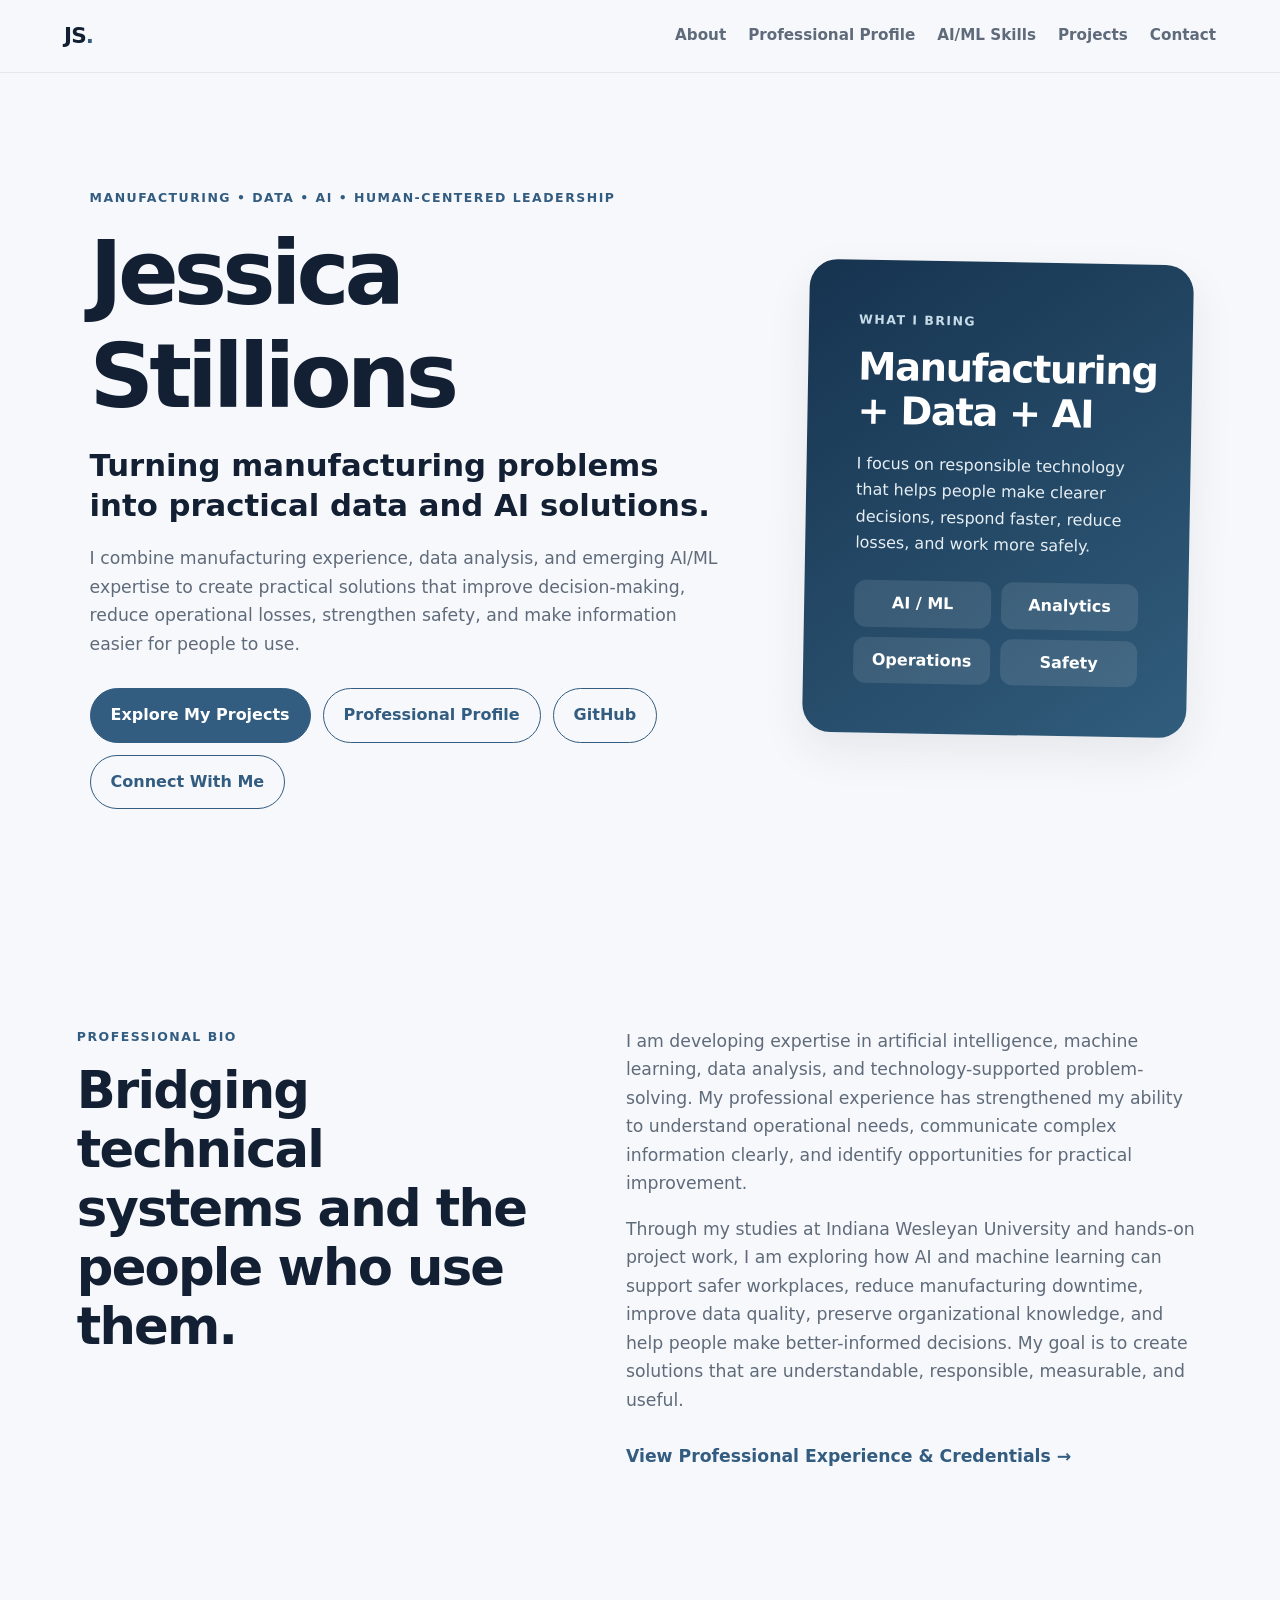
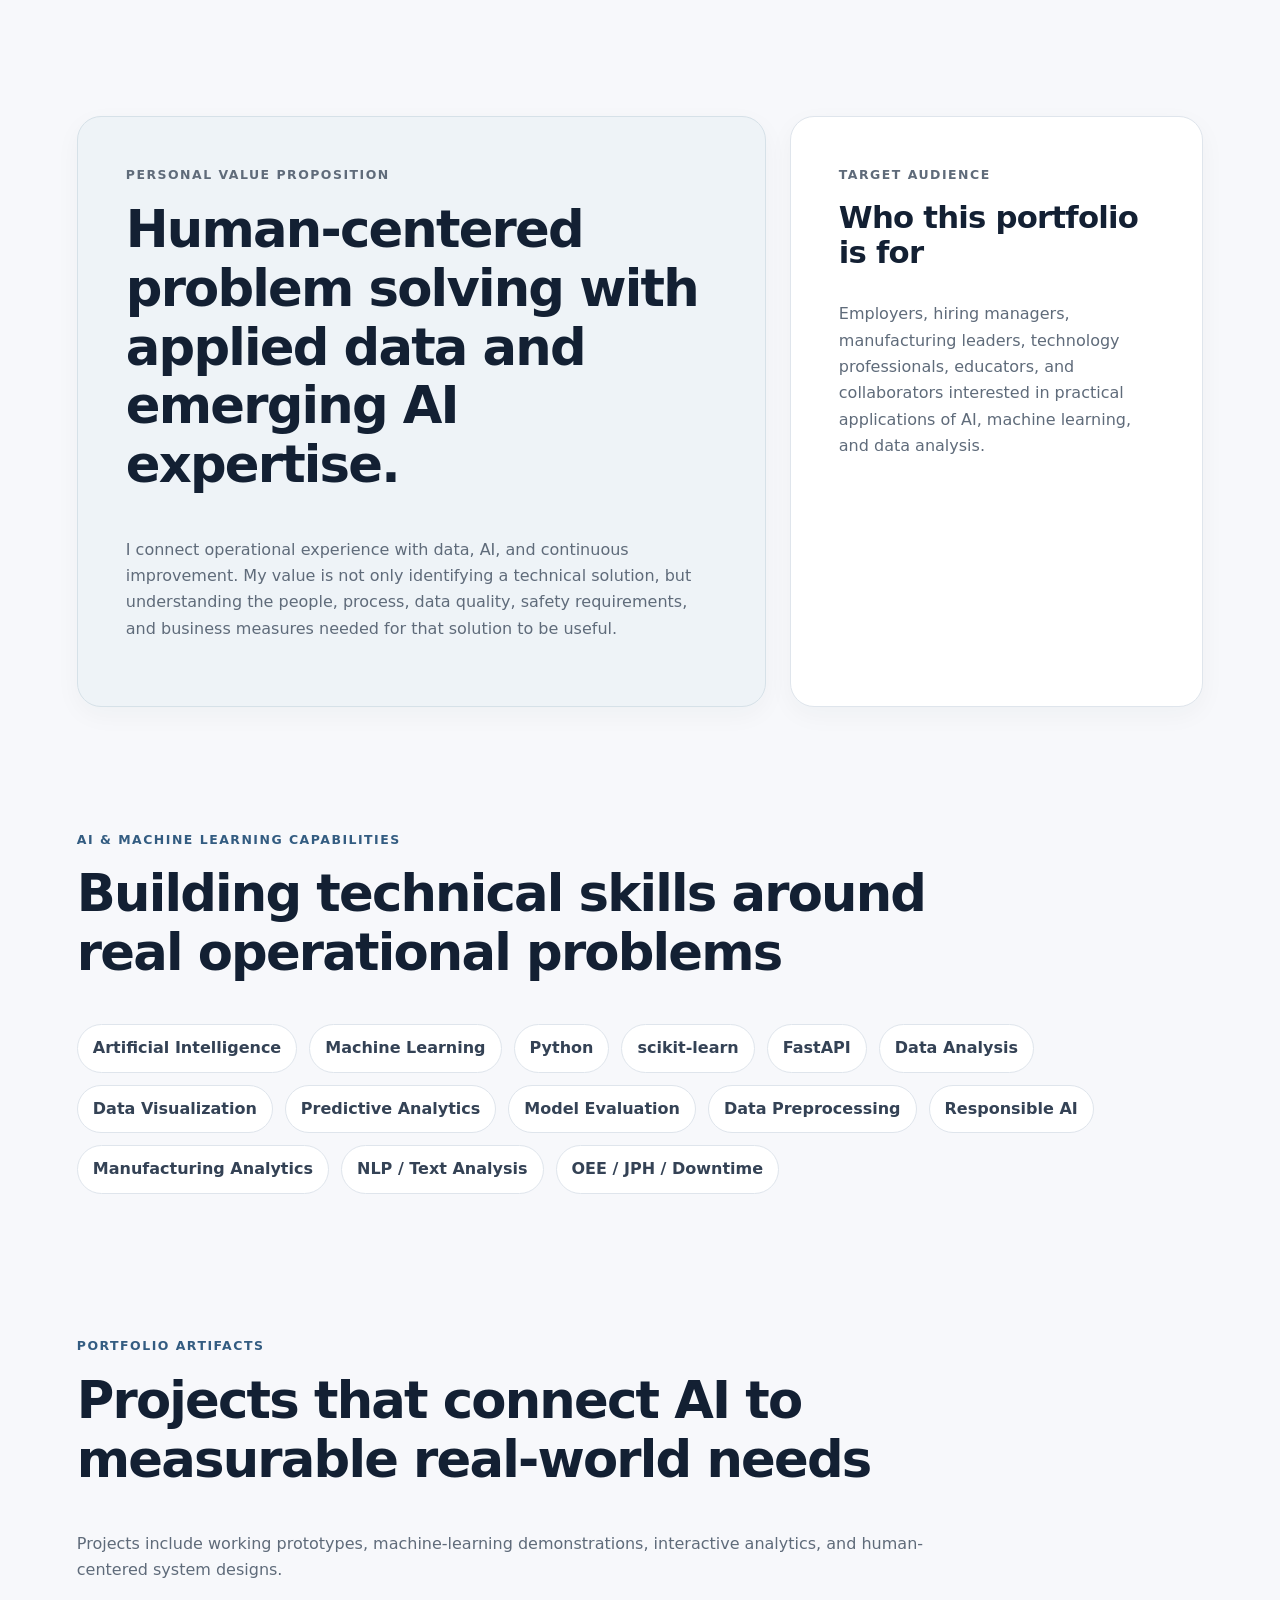
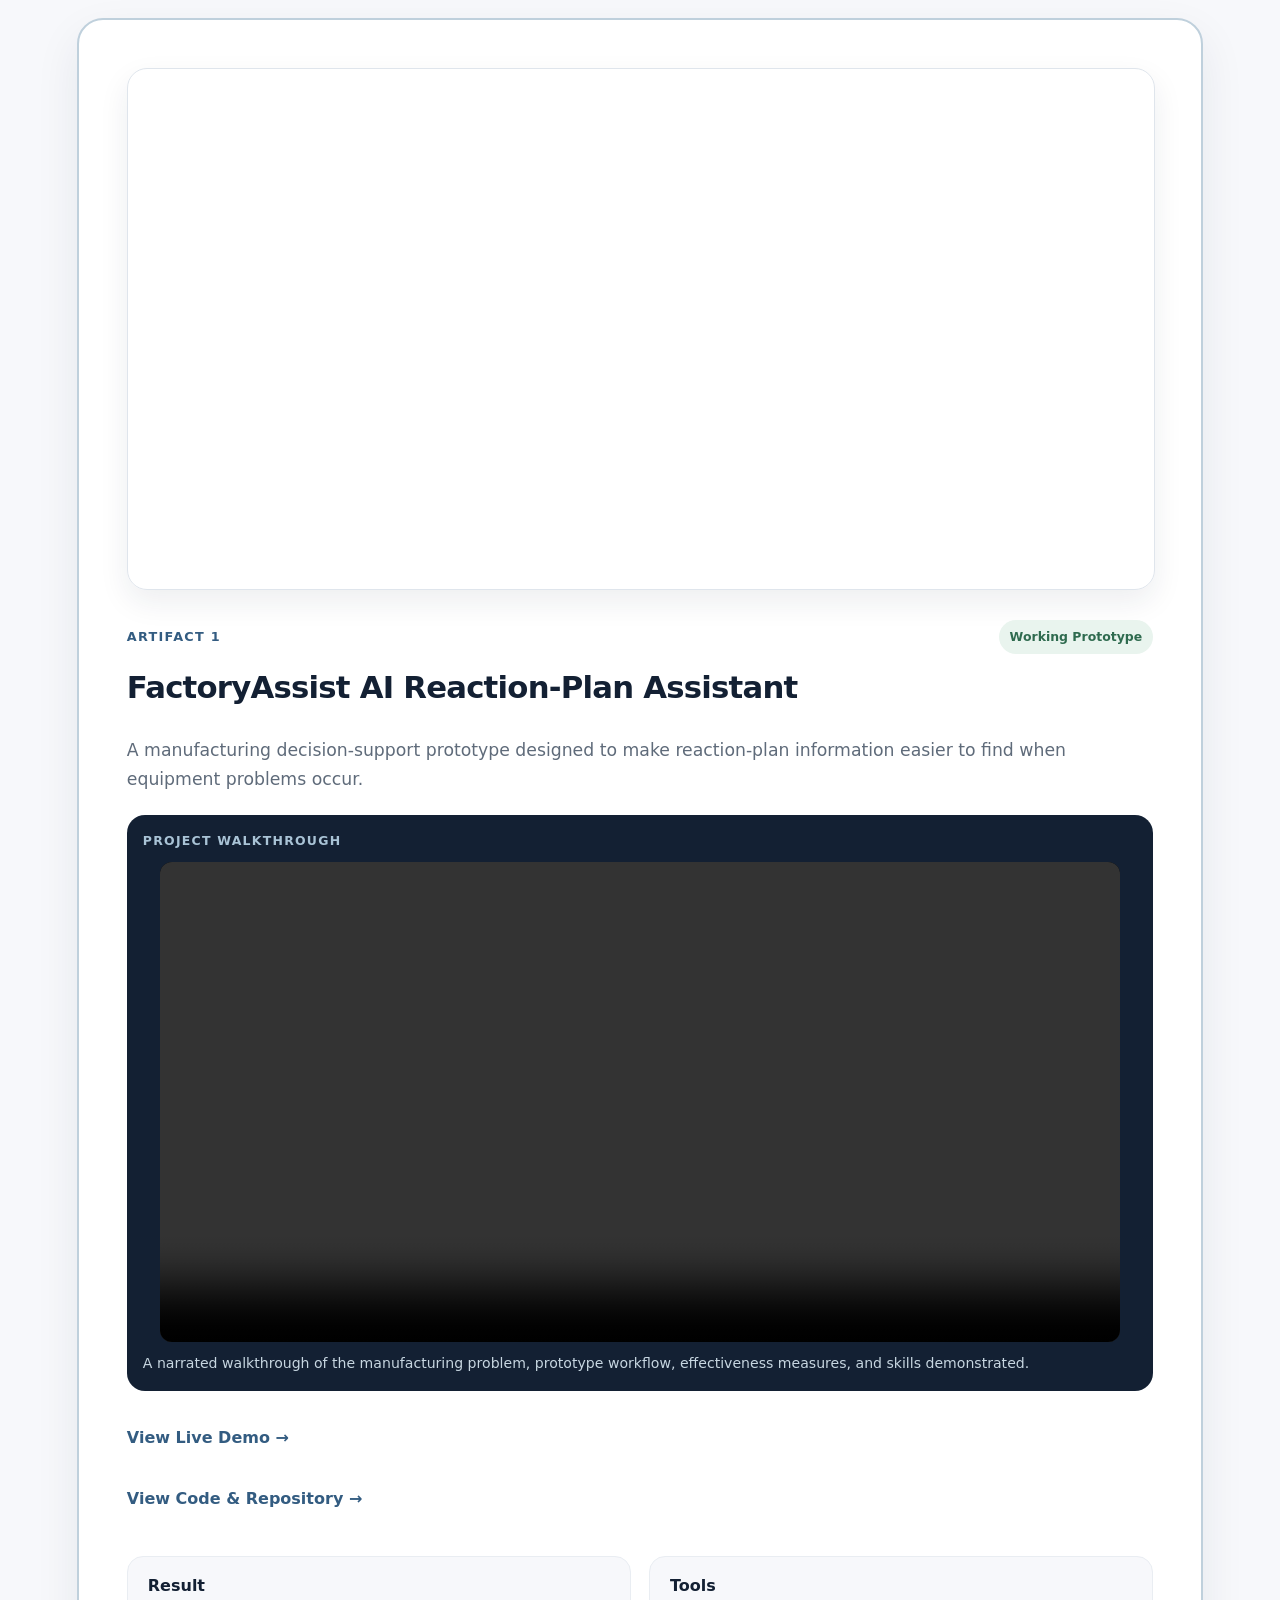
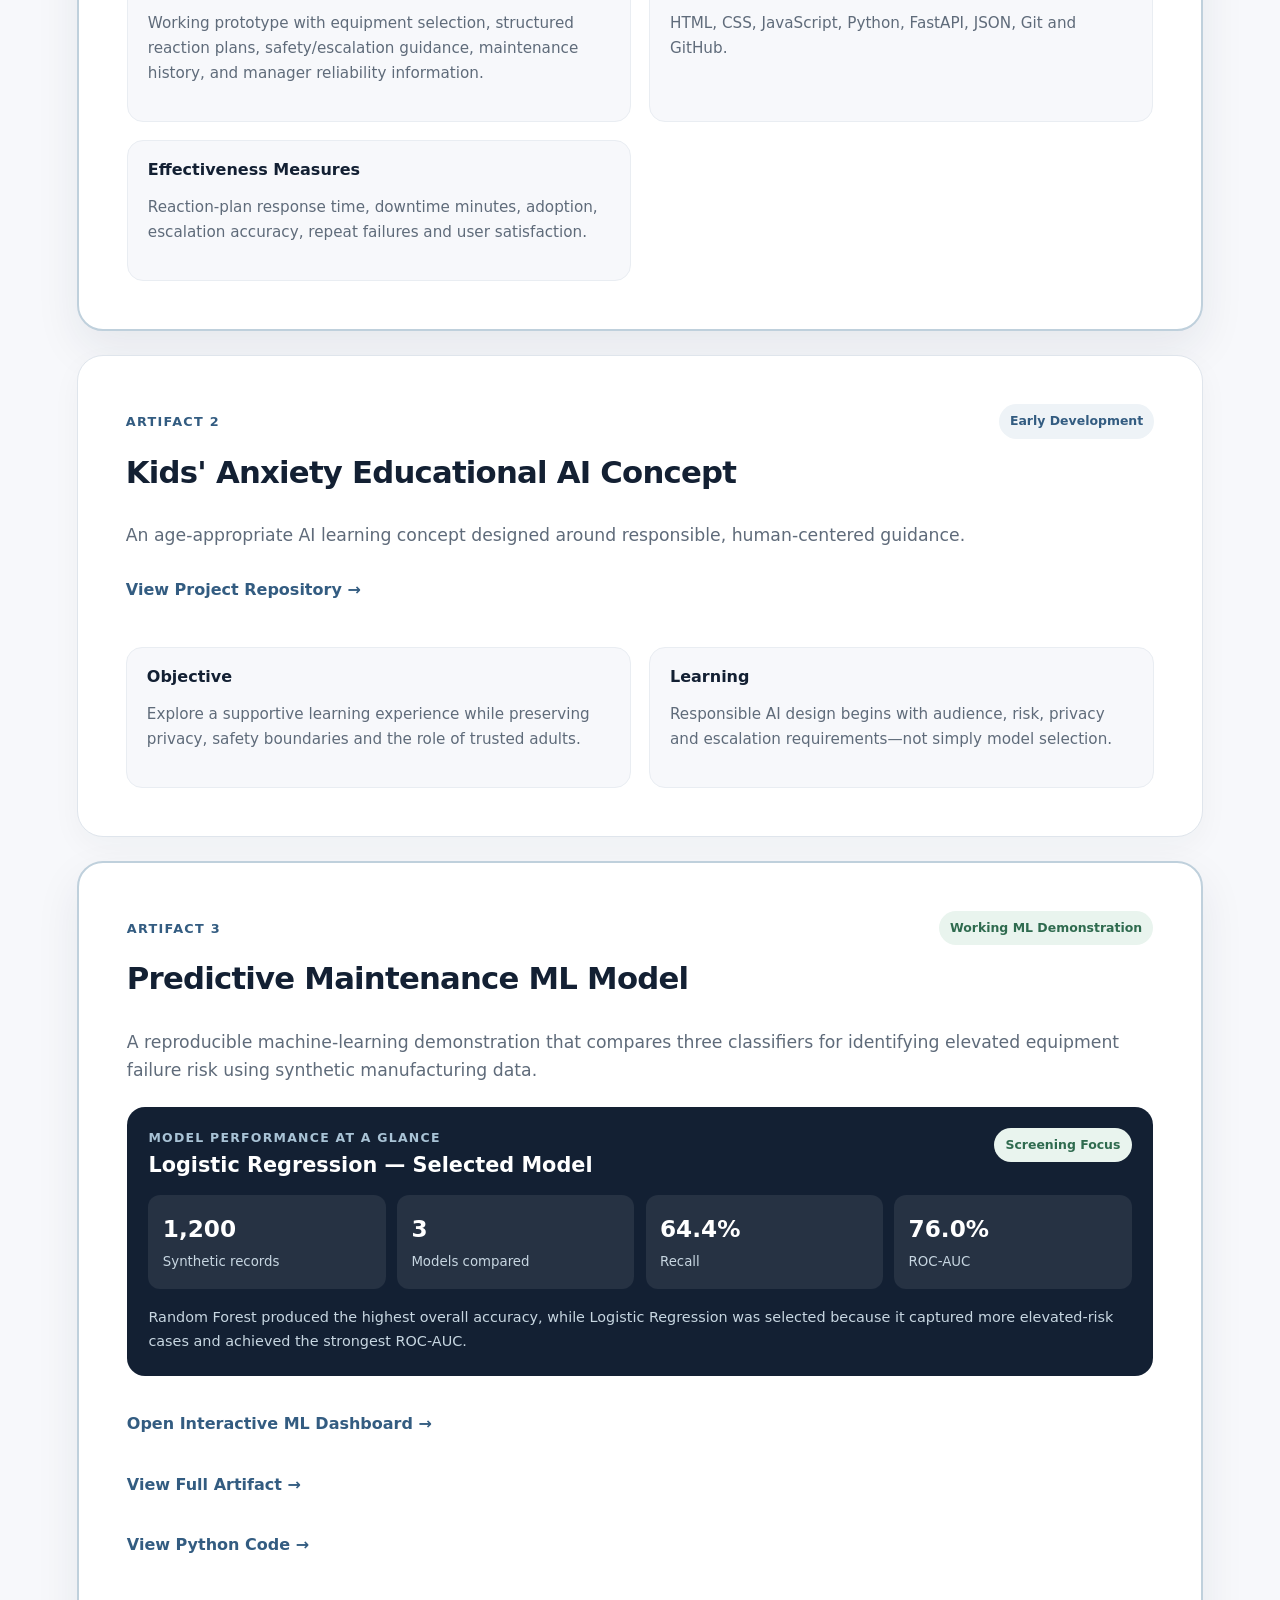
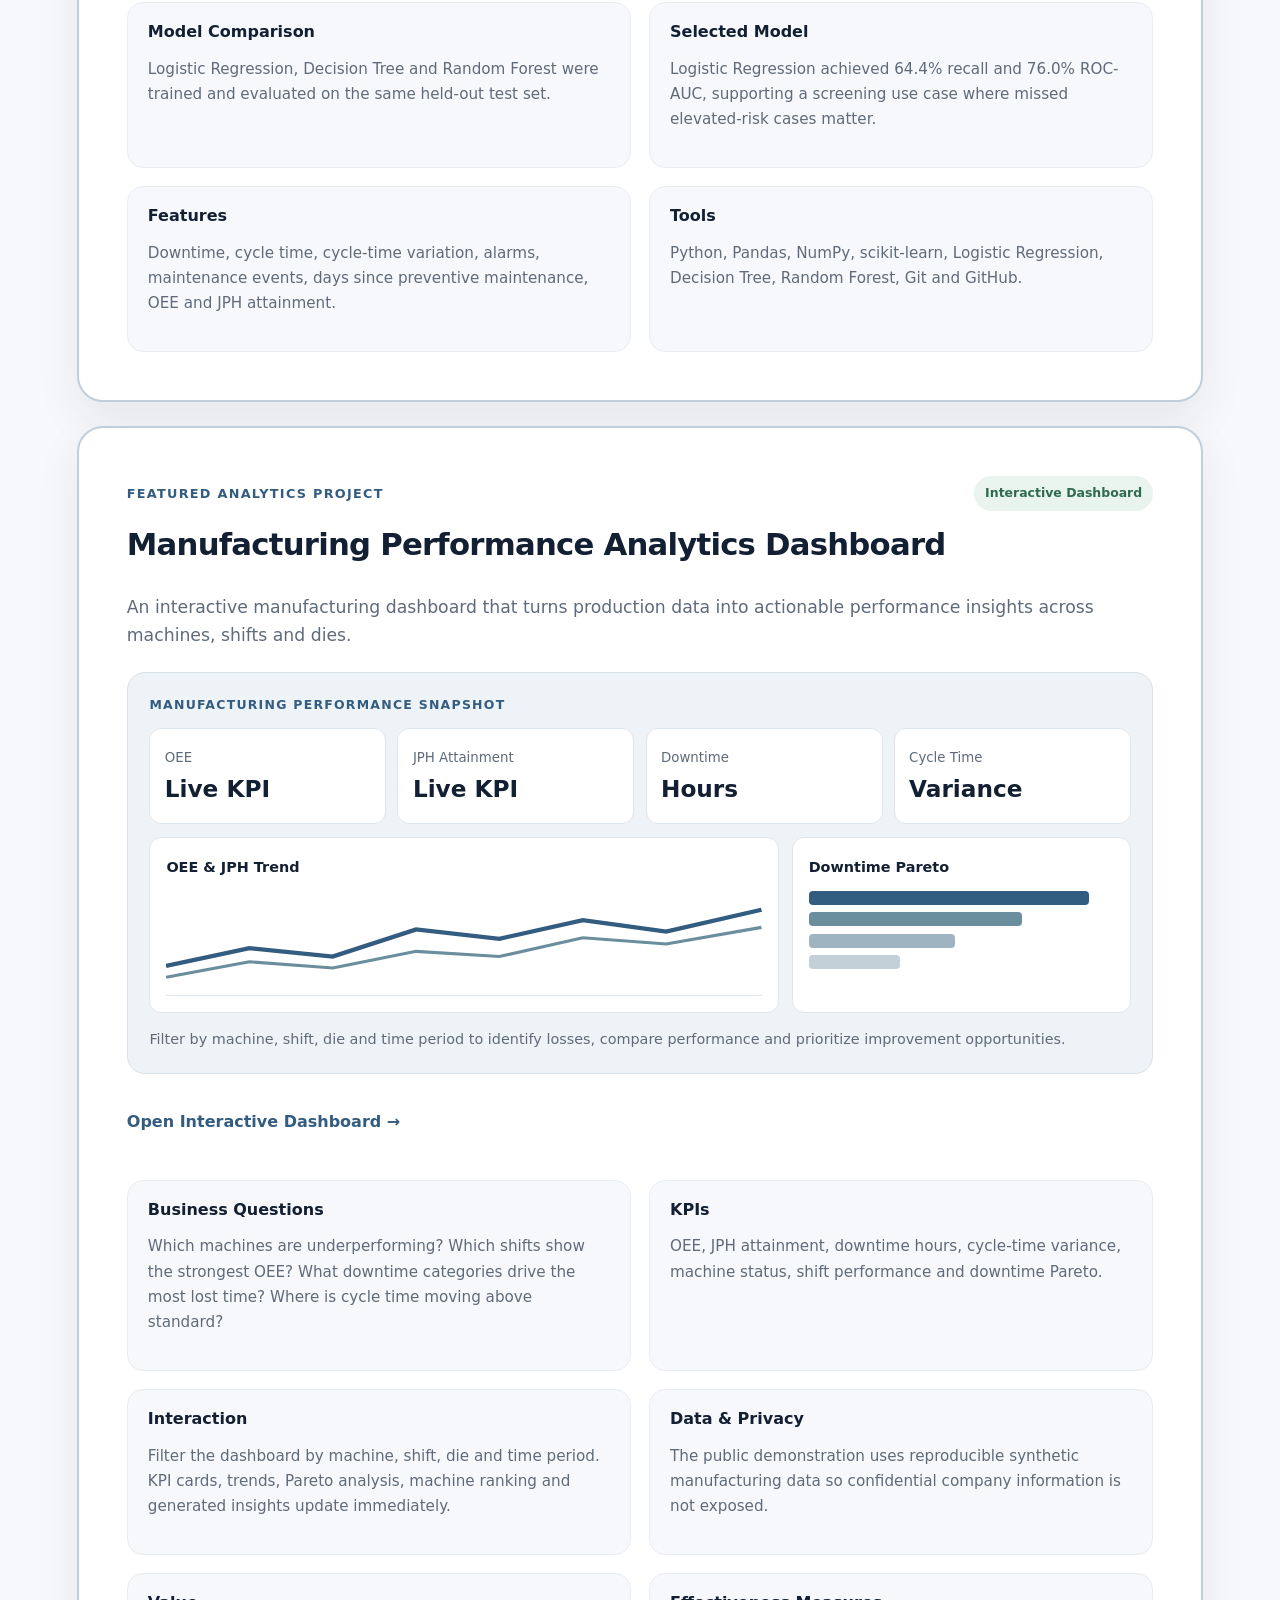
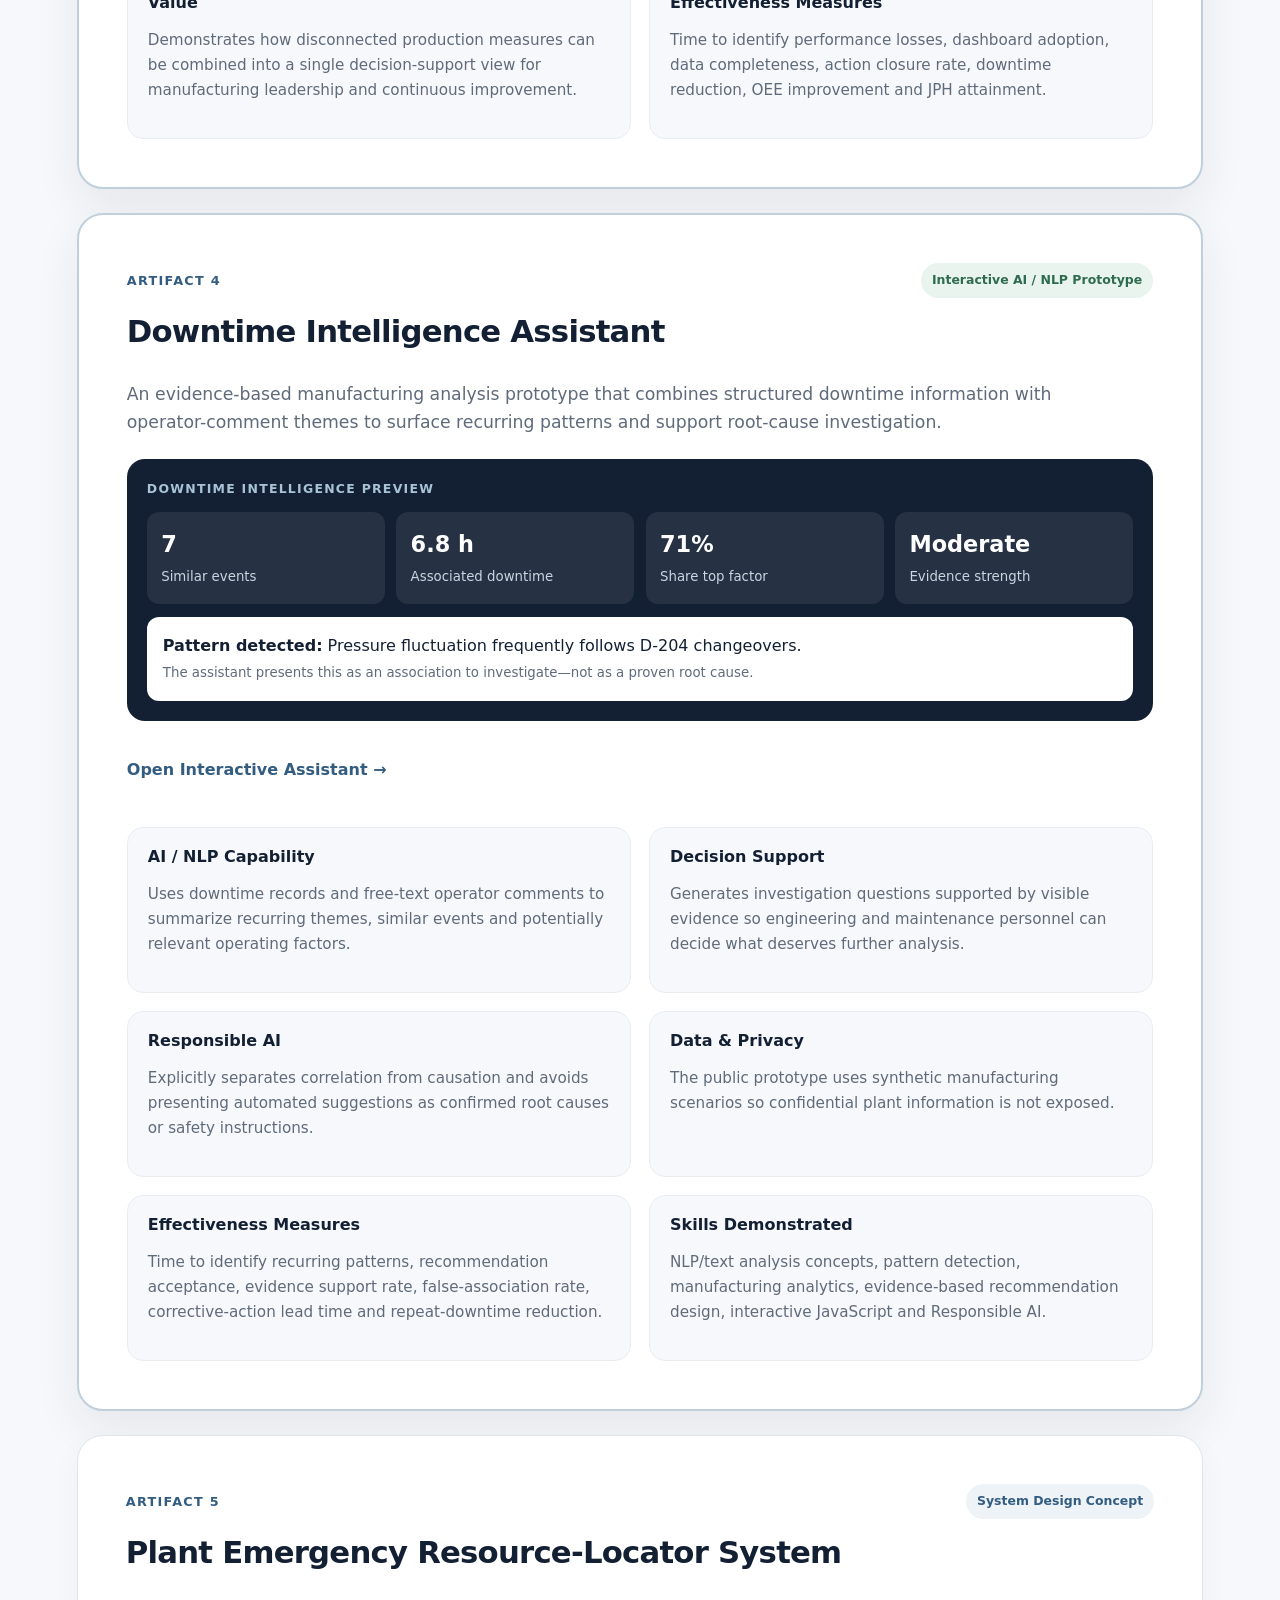
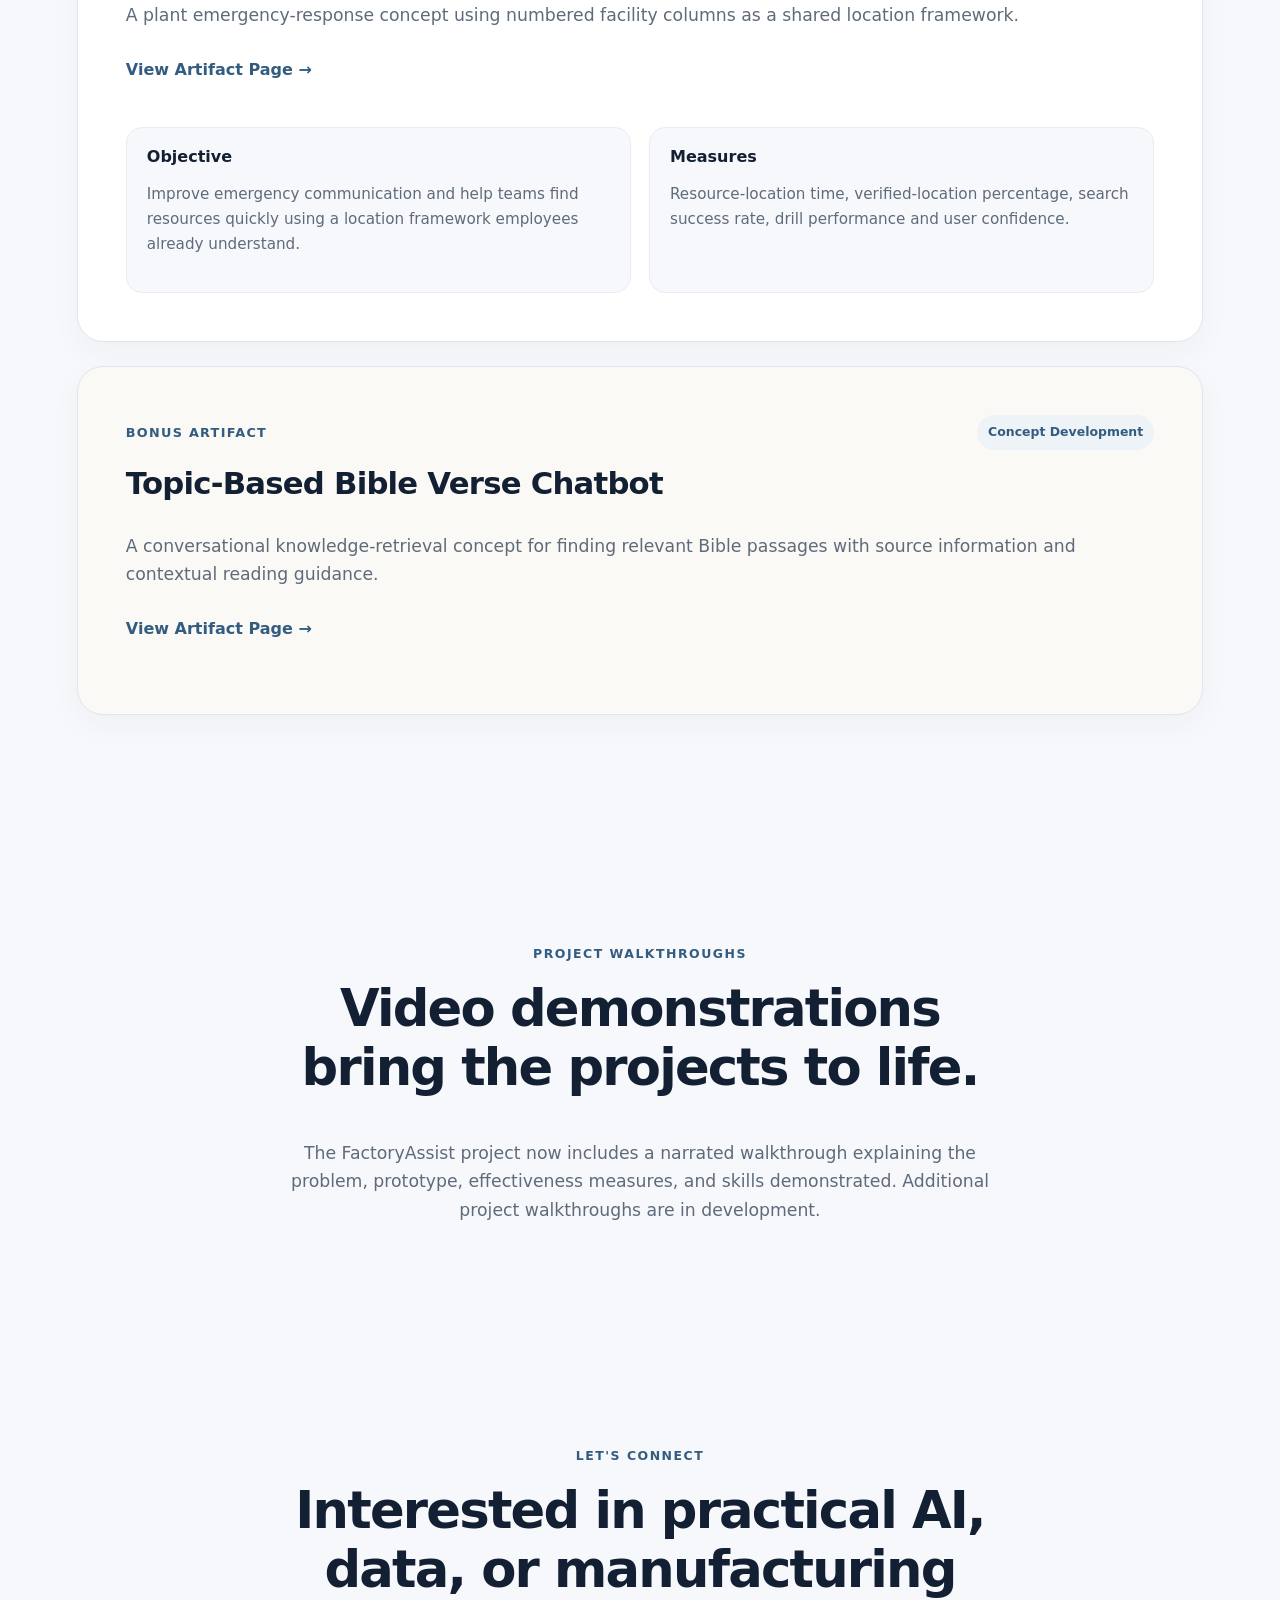
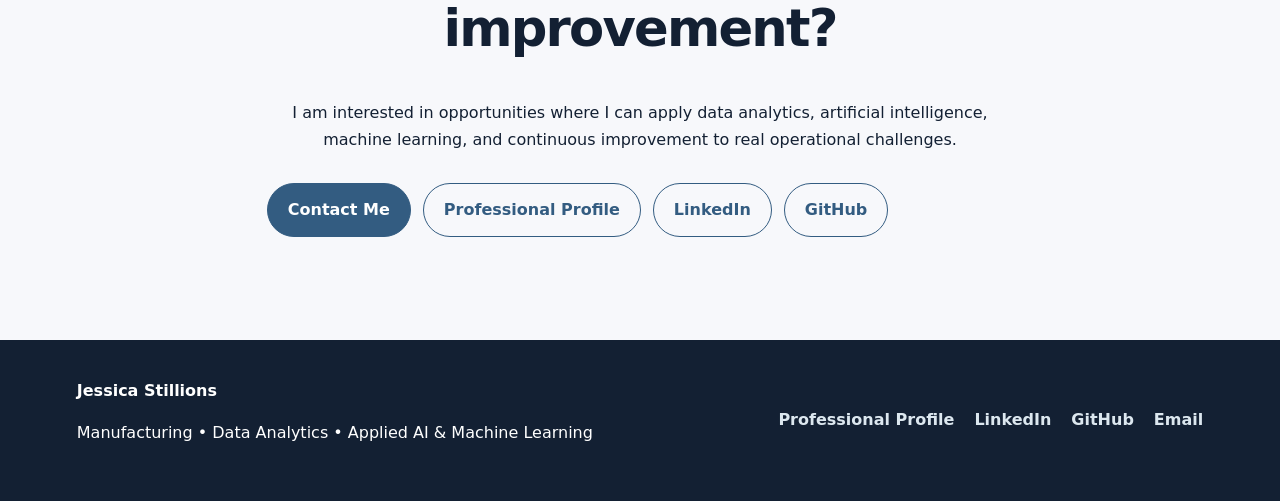
==== commit 0ce23ef5: "Add Downtime Intelligence Assistant to portfolio projects" ====
--- a/index.html
+++ b/index.html
@@ -13,13 +13,14 @@
     <section class="hero"><div class="hero-copy"><p class="eyebrow">MANUFACTURING • DATA • AI • HUMAN-CENTERED LEADERSHIP</p><h1>Jessica Stillions</h1><p class="hero-lead">Turning manufacturing problems into practical data and AI solutions.</p><p class="hero-text">I combine manufacturing experience, data analysis, and emerging AI/ML expertise to create practical solutions that improve decision-making, reduce operational losses, strengthen safety, and make information easier for people to use.</p><div class="hero-actions"><a class="button primary" href="#projects">Explore My Projects</a><a class="button secondary" href="professional-profile.html">Professional Profile</a><a class="button secondary" href="https://github.com/StillionsDataAnalyst" target="_blank" rel="noopener">GitHub</a><a class="button secondary" href="#contact">Connect With Me</a></div></div><div class="hero-card"><p class="card-kicker">What I bring</p><h2>Manufacturing + Data + AI</h2><p>I focus on responsible technology that helps people make clearer decisions, respond faster, reduce losses, and work more safely.</p><div class="mini-grid"><span>AI / ML</span><span>Analytics</span><span>Operations</span><span>Safety</span></div></div></section>
     <section id="about" class="section split-section"><div><p class="section-label">Professional Bio</p><h2>Bridging technical systems and the people who use them.</h2></div><div class="prose"><p>I am developing expertise in artificial intelligence, machine learning, data analysis, and technology-supported problem-solving. My professional experience has strengthened my ability to understand operational needs, communicate complex information clearly, and identify opportunities for practical improvement.</p><p>Through my studies at Indiana Wesleyan University and hands-on project work, I am exploring how AI and machine learning can support safer workplaces, reduce manufacturing downtime, improve data quality, preserve organizational knowledge, and help people make better-informed decisions. My goal is to create solutions that are understandable, responsible, measurable, and useful.</p><p><a class="project-link" href="professional-profile.html">View Professional Experience & Credentials →</a></p></div></section>
     <section id="value" class="section value-grid"><article class="info-card featured"><p class="section-label">Personal Value Proposition</p><h2>Human-centered problem solving with applied data and emerging AI expertise.</h2><p>I connect operational experience with data, AI, and continuous improvement. My value is not only identifying a technical solution, but understanding the people, process, data quality, safety requirements, and business measures needed for that solution to be useful.</p></article><article class="info-card"><p class="section-label">Target Audience</p><h3>Who this portfolio is for</h3><p>Employers, hiring managers, manufacturing leaders, technology professionals, educators, and collaborators interested in practical applications of AI, machine learning, and data analysis.</p></article></section>
-    <section id="skills" class="section skills-section"><div class="section-heading"><p class="section-label">AI & Machine Learning Capabilities</p><h2>Building technical skills around real operational problems</h2></div><div class="skill-list"><span>Artificial Intelligence</span><span>Machine Learning</span><span>Python</span><span>scikit-learn</span><span>FastAPI</span><span>Data Analysis</span><span>Data Visualization</span><span>Predictive Analytics</span><span>Model Evaluation</span><span>Data Preprocessing</span><span>Responsible AI</span><span>Manufacturing Analytics</span><span>OEE / JPH / Downtime</span></div></section>
+    <section id="skills" class="section skills-section"><div class="section-heading"><p class="section-label">AI & Machine Learning Capabilities</p><h2>Building technical skills around real operational problems</h2></div><div class="skill-list"><span>Artificial Intelligence</span><span>Machine Learning</span><span>Python</span><span>scikit-learn</span><span>FastAPI</span><span>Data Analysis</span><span>Data Visualization</span><span>Predictive Analytics</span><span>Model Evaluation</span><span>Data Preprocessing</span><span>Responsible AI</span><span>Manufacturing Analytics</span><span>NLP / Text Analysis</span><span>OEE / JPH / Downtime</span></div></section>
     <section id="projects" class="section projects-section"><div class="section-heading"><p class="section-label">Portfolio Artifacts</p><h2>Projects that connect AI to measurable real-world needs</h2><p>Projects include working prototypes, machine-learning demonstrations, interactive analytics, and human-centered system designs.</p></div>
       <article class="project-card highlight"><div class="project-topline"><span class="artifact-number">Artifact 1</span><span class="status live">Working Prototype</span></div><h3>FactoryAssist AI Reaction-Plan Assistant</h3><p class="project-intro">A manufacturing decision-support prototype designed to make reaction-plan information easier to find when equipment problems occur.</p><div style="margin:1.35rem 0 1.5rem;padding:1rem;background:#132033;border-radius:18px"><p style="margin:0 0 .65rem;color:#a9c3d6;font-size:.78rem;font-weight:800;letter-spacing:.1em;text-transform:uppercase">Project Walkthrough</p><video controls preload="metadata" playsinline style="display:block;width:100%;max-width:960px;margin:0 auto;border-radius:12px;background:#000" aria-label="FactoryAssist AI Reaction-Plan Assistant project walkthrough"><source src="FactoryAssist_Portfolio_Video_Deck.mp4" type="video/mp4">Your browser does not support embedded video. <a href="FactoryAssist_Portfolio_Video_Deck.mp4">Open the FactoryAssist walkthrough video</a>.</video><p style="margin:.65rem 0 0;color:#c7d6e1;font-size:.88rem">A narrated walkthrough of the manufacturing problem, prototype workflow, effectiveness measures, and skills demonstrated.</p></div><a class="project-link" href="https://stillionsdataanalyst.github.io/FactoryAssist-AI/" target="_blank" rel="noopener">View Live Demo →</a><br><a class="project-link" href="https://github.com/StillionsDataAnalyst/FactoryAssist-AI" target="_blank" rel="noopener">View Code & Repository →</a><div class="project-details"><div><h4>Result</h4><p>Working prototype with equipment selection, structured reaction plans, safety/escalation guidance, maintenance history, and manager reliability information.</p></div><div><h4>Tools</h4><p>HTML, CSS, JavaScript, Python, FastAPI, JSON, Git and GitHub.</p></div><div><h4>Effectiveness Measures</h4><p>Reaction-plan response time, downtime minutes, adoption, escalation accuracy, repeat failures and user satisfaction.</p></div></div></article>
       <article class="project-card"><div class="project-topline"><span class="artifact-number">Artifact 2</span><span class="status">Early Development</span></div><h3>Kids' Anxiety Educational AI Concept</h3><p class="project-intro">An age-appropriate AI learning concept designed around responsible, human-centered guidance.</p><a class="project-link" href="https://github.com/StillionsDataAnalyst/MachineLearning" target="_blank" rel="noopener">View Project Repository →</a><div class="project-details"><div><h4>Objective</h4><p>Explore a supportive learning experience while preserving privacy, safety boundaries and the role of trusted adults.</p></div><div><h4>Learning</h4><p>Responsible AI design begins with audience, risk, privacy and escalation requirements—not simply model selection.</p></div></div></article>
       <article class="project-card highlight"><div class="project-topline"><span class="artifact-number">Artifact 3</span><span class="status live">Working ML Demonstration</span></div><h3>Predictive Maintenance ML Model</h3><p class="project-intro">A reproducible machine-learning demonstration that compares three classifiers for identifying elevated equipment failure risk using synthetic manufacturing data.</p><div style="margin:1.4rem 0 1.6rem;padding:1.35rem;border-radius:18px;background:#132033;color:white"><div style="display:flex;justify-content:space-between;align-items:flex-start;gap:1rem;flex-wrap:wrap"><div><p style="margin:0 0 .3rem;color:#a9c3d6;font-size:.78rem;font-weight:800;letter-spacing:.1em;text-transform:uppercase">Model Performance at a Glance</p><h4 style="margin:0;color:white;font-size:1.3rem">Logistic Regression — Selected Model</h4></div><span style="background:#e9f4ee;color:#2f6b4f;padding:.4rem .7rem;border-radius:999px;font-size:.78rem;font-weight:800">Screening Focus</span></div><div style="display:grid;grid-template-columns:repeat(auto-fit,minmax(130px,1fr));gap:.7rem;margin:1.1rem 0"><div style="background:rgba(255,255,255,.08);padding:.9rem;border-radius:12px"><strong style="font-size:1.45rem;display:block">1,200</strong><small style="color:#c7d6e1">Synthetic records</small></div><div style="background:rgba(255,255,255,.08);padding:.9rem;border-radius:12px"><strong style="font-size:1.45rem;display:block">3</strong><small style="color:#c7d6e1">Models compared</small></div><div style="background:rgba(255,255,255,.08);padding:.9rem;border-radius:12px"><strong style="font-size:1.45rem;display:block">64.4%</strong><small style="color:#c7d6e1">Recall</small></div><div style="background:rgba(255,255,255,.08);padding:.9rem;border-radius:12px"><strong style="font-size:1.45rem;display:block">76.0%</strong><small style="color:#c7d6e1">ROC-AUC</small></div></div><p style="margin:0;color:#c7d6e1;font-size:.9rem">Random Forest produced the highest overall accuracy, while Logistic Regression was selected because it captured more elevated-risk cases and achieved the strongest ROC-AUC.</p></div><a class="project-link" href="predictive-maintenance-dashboard.html">Open Interactive ML Dashboard →</a><br><a class="project-link" href="artifact-3-predictive-maintenance.html">View Full Artifact →</a><br><a class="project-link" href="predictive-maintenance-model/train_model.py">View Python Code →</a><div class="project-details"><div><h4>Model Comparison</h4><p>Logistic Regression, Decision Tree and Random Forest were trained and evaluated on the same held-out test set.</p></div><div><h4>Selected Model</h4><p>Logistic Regression achieved 64.4% recall and 76.0% ROC-AUC, supporting a screening use case where missed elevated-risk cases matter.</p></div><div><h4>Features</h4><p>Downtime, cycle time, cycle-time variation, alarms, maintenance events, days since preventive maintenance, OEE and JPH attainment.</p></div><div><h4>Tools</h4><p>Python, Pandas, NumPy, scikit-learn, Logistic Regression, Decision Tree, Random Forest, Git and GitHub.</p></div></div></article>
       <article class="project-card highlight"><div class="project-topline"><span class="artifact-number">Featured Analytics Project</span><span class="status live">Interactive Dashboard</span></div><h3>Manufacturing Performance Analytics Dashboard</h3><p class="project-intro">An interactive manufacturing dashboard that turns production data into actionable performance insights across machines, shifts and dies.</p><div style="margin:1.4rem 0 1.6rem;padding:1.35rem;border-radius:18px;background:#eef3f7;border:1px solid #d6e1e8"><p style="margin:0 0 .8rem;color:#335c81;font-size:.78rem;font-weight:800;letter-spacing:.1em;text-transform:uppercase">Manufacturing Performance Snapshot</p><div style="display:grid;grid-template-columns:repeat(auto-fit,minmax(125px,1fr));gap:.7rem"><div style="background:white;padding:.9rem;border-radius:12px;border:1px solid #dfe5ec"><small style="color:#5f6b7a">OEE</small><strong style="display:block;font-size:1.45rem;color:#132033">Live KPI</strong></div><div style="background:white;padding:.9rem;border-radius:12px;border:1px solid #dfe5ec"><small style="color:#5f6b7a">JPH Attainment</small><strong style="display:block;font-size:1.45rem;color:#132033">Live KPI</strong></div><div style="background:white;padding:.9rem;border-radius:12px;border:1px solid #dfe5ec"><small style="color:#5f6b7a">Downtime</small><strong style="display:block;font-size:1.45rem;color:#132033">Hours</strong></div><div style="background:white;padding:.9rem;border-radius:12px;border:1px solid #dfe5ec"><small style="color:#5f6b7a">Cycle Time</small><strong style="display:block;font-size:1.45rem;color:#132033">Variance</strong></div></div><div style="display:grid;grid-template-columns:minmax(0,1.3fr) minmax(180px,.7fr);gap:.8rem;margin-top:.8rem"><div style="background:white;padding:1rem;border-radius:12px;border:1px solid #dfe5ec"><strong style="font-size:.9rem">OEE & JPH Trend</strong><div style="height:105px;position:relative;margin-top:.7rem;border-bottom:1px solid #dfe5ec"><svg viewBox="0 0 500 100" preserveAspectRatio="none" style="width:100%;height:100%"><polyline points="0,72 70,55 140,63 210,37 280,46 350,28 420,39 500,18" fill="none" stroke="#335c81" stroke-width="4"/><polyline points="0,83 70,68 140,74 210,58 280,63 350,45 420,51 500,35" fill="none" stroke="#6b8e9f" stroke-width="3"/></svg></div></div><div style="background:white;padding:1rem;border-radius:12px;border:1px solid #dfe5ec"><strong style="font-size:.9rem">Downtime Pareto</strong><div style="margin-top:.7rem"><div style="height:14px;width:92%;background:#335c81;border-radius:4px;margin:.45rem 0"></div><div style="height:14px;width:70%;background:#6b8e9f;border-radius:4px;margin:.45rem 0"></div><div style="height:14px;width:48%;background:#9fb4c1;border-radius:4px;margin:.45rem 0"></div><div style="height:14px;width:30%;background:#c3d0d8;border-radius:4px;margin:.45rem 0"></div></div></div></div><p style="margin:.9rem 0 0;color:#5f6b7a;font-size:.9rem">Filter by machine, shift, die and time period to identify losses, compare performance and prioritize improvement opportunities.</p></div><a class="project-link" href="manufacturing-analytics-dashboard.html">Open Interactive Dashboard →</a><div class="project-details"><div><h4>Business Questions</h4><p>Which machines are underperforming? Which shifts show the strongest OEE? What downtime categories drive the most lost time? Where is cycle time moving above standard?</p></div><div><h4>KPIs</h4><p>OEE, JPH attainment, downtime hours, cycle-time variance, machine status, shift performance and downtime Pareto.</p></div><div><h4>Interaction</h4><p>Filter the dashboard by machine, shift, die and time period. KPI cards, trends, Pareto analysis, machine ranking and generated insights update immediately.</p></div><div><h4>Data & Privacy</h4><p>The public demonstration uses reproducible synthetic manufacturing data so confidential company information is not exposed.</p></div><div><h4>Value</h4><p>Demonstrates how disconnected production measures can be combined into a single decision-support view for manufacturing leadership and continuous improvement.</p></div><div><h4>Effectiveness Measures</h4><p>Time to identify performance losses, dashboard adoption, data completeness, action closure rate, downtime reduction, OEE improvement and JPH attainment.</p></div></div></article>
-      <article class="project-card"><div class="project-topline"><span class="artifact-number">Artifact 4</span><span class="status">System Design Concept</span></div><h3>Plant Emergency Resource-Locator System</h3><p class="project-intro">A plant emergency-response concept using numbered facility columns as a shared location framework.</p><a class="project-link" href="artifact-4-emergency-resource-locator.html">View Artifact Page →</a><div class="project-details"><div><h4>Objective</h4><p>Improve emergency communication and help teams find resources quickly using a location framework employees already understand.</p></div><div><h4>Measures</h4><p>Resource-location time, verified-location percentage, search success rate, drill performance and user confidence.</p></div></div></article>
+      <article class="project-card highlight"><div class="project-topline"><span class="artifact-number">Artifact 4</span><span class="status live">Interactive AI / NLP Prototype</span></div><h3>Downtime Intelligence Assistant</h3><p class="project-intro">An evidence-based manufacturing analysis prototype that combines structured downtime information with operator-comment themes to surface recurring patterns and support root-cause investigation.</p><div style="margin:1.4rem 0 1.6rem;padding:1.25rem;border-radius:18px;background:#132033;color:white"><p style="margin:0 0 .75rem;color:#a9c3d6;font-size:.78rem;font-weight:800;letter-spacing:.1em;text-transform:uppercase">Downtime Intelligence Preview</p><div style="display:grid;grid-template-columns:repeat(auto-fit,minmax(140px,1fr));gap:.7rem"><div style="background:rgba(255,255,255,.08);padding:.9rem;border-radius:12px"><strong style="display:block;font-size:1.4rem">7</strong><small style="color:#c7d6e1">Similar events</small></div><div style="background:rgba(255,255,255,.08);padding:.9rem;border-radius:12px"><strong style="display:block;font-size:1.4rem">6.8 h</strong><small style="color:#c7d6e1">Associated downtime</small></div><div style="background:rgba(255,255,255,.08);padding:.9rem;border-radius:12px"><strong style="display:block;font-size:1.4rem">71%</strong><small style="color:#c7d6e1">Share top factor</small></div><div style="background:rgba(255,255,255,.08);padding:.9rem;border-radius:12px"><strong style="display:block;font-size:1.4rem">Moderate</strong><small style="color:#c7d6e1">Evidence strength</small></div></div><div style="margin-top:.8rem;background:white;color:#132033;padding:1rem;border-radius:12px"><strong>Pattern detected:</strong> Pressure fluctuation frequently follows D-204 changeovers.<br><small style="color:#5f6b7a">The assistant presents this as an association to investigate—not as a proven root cause.</small></div></div><a class="project-link" href="downtime-intelligence.html">Open Interactive Assistant →</a><div class="project-details"><div><h4>AI / NLP Capability</h4><p>Uses downtime records and free-text operator comments to summarize recurring themes, similar events and potentially relevant operating factors.</p></div><div><h4>Decision Support</h4><p>Generates investigation questions supported by visible evidence so engineering and maintenance personnel can decide what deserves further analysis.</p></div><div><h4>Responsible AI</h4><p>Explicitly separates correlation from causation and avoids presenting automated suggestions as confirmed root causes or safety instructions.</p></div><div><h4>Data & Privacy</h4><p>The public prototype uses synthetic manufacturing scenarios so confidential plant information is not exposed.</p></div><div><h4>Effectiveness Measures</h4><p>Time to identify recurring patterns, recommendation acceptance, evidence support rate, false-association rate, corrective-action lead time and repeat-downtime reduction.</p></div><div><h4>Skills Demonstrated</h4><p>NLP/text analysis concepts, pattern detection, manufacturing analytics, evidence-based recommendation design, interactive JavaScript and Responsible AI.</p></div></div></article>
+      <article class="project-card"><div class="project-topline"><span class="artifact-number">Artifact 5</span><span class="status">System Design Concept</span></div><h3>Plant Emergency Resource-Locator System</h3><p class="project-intro">A plant emergency-response concept using numbered facility columns as a shared location framework.</p><a class="project-link" href="artifact-4-emergency-resource-locator.html">View Artifact Page →</a><div class="project-details"><div><h4>Objective</h4><p>Improve emergency communication and help teams find resources quickly using a location framework employees already understand.</p></div><div><h4>Measures</h4><p>Resource-location time, verified-location percentage, search success rate, drill performance and user confidence.</p></div></div></article>
       <article class="project-card bonus"><div class="project-topline"><span class="artifact-number">Bonus Artifact</span><span class="status">Concept Development</span></div><h3>Topic-Based Bible Verse Chatbot</h3><p class="project-intro">A conversational knowledge-retrieval concept for finding relevant Bible passages with source information and contextual reading guidance.</p><a class="project-link" href="artifact-5-bible-verse-chatbot.html">View Artifact Page →</a></article>
     </section>
     <section class="section growth-note"><p class="section-label">Project Walkthroughs</p><h2>Video demonstrations bring the projects to life.</h2><p>The FactoryAssist project now includes a narrated walkthrough explaining the problem, prototype, effectiveness measures, and skills demonstrated. Additional project walkthroughs are in development.</p></section>
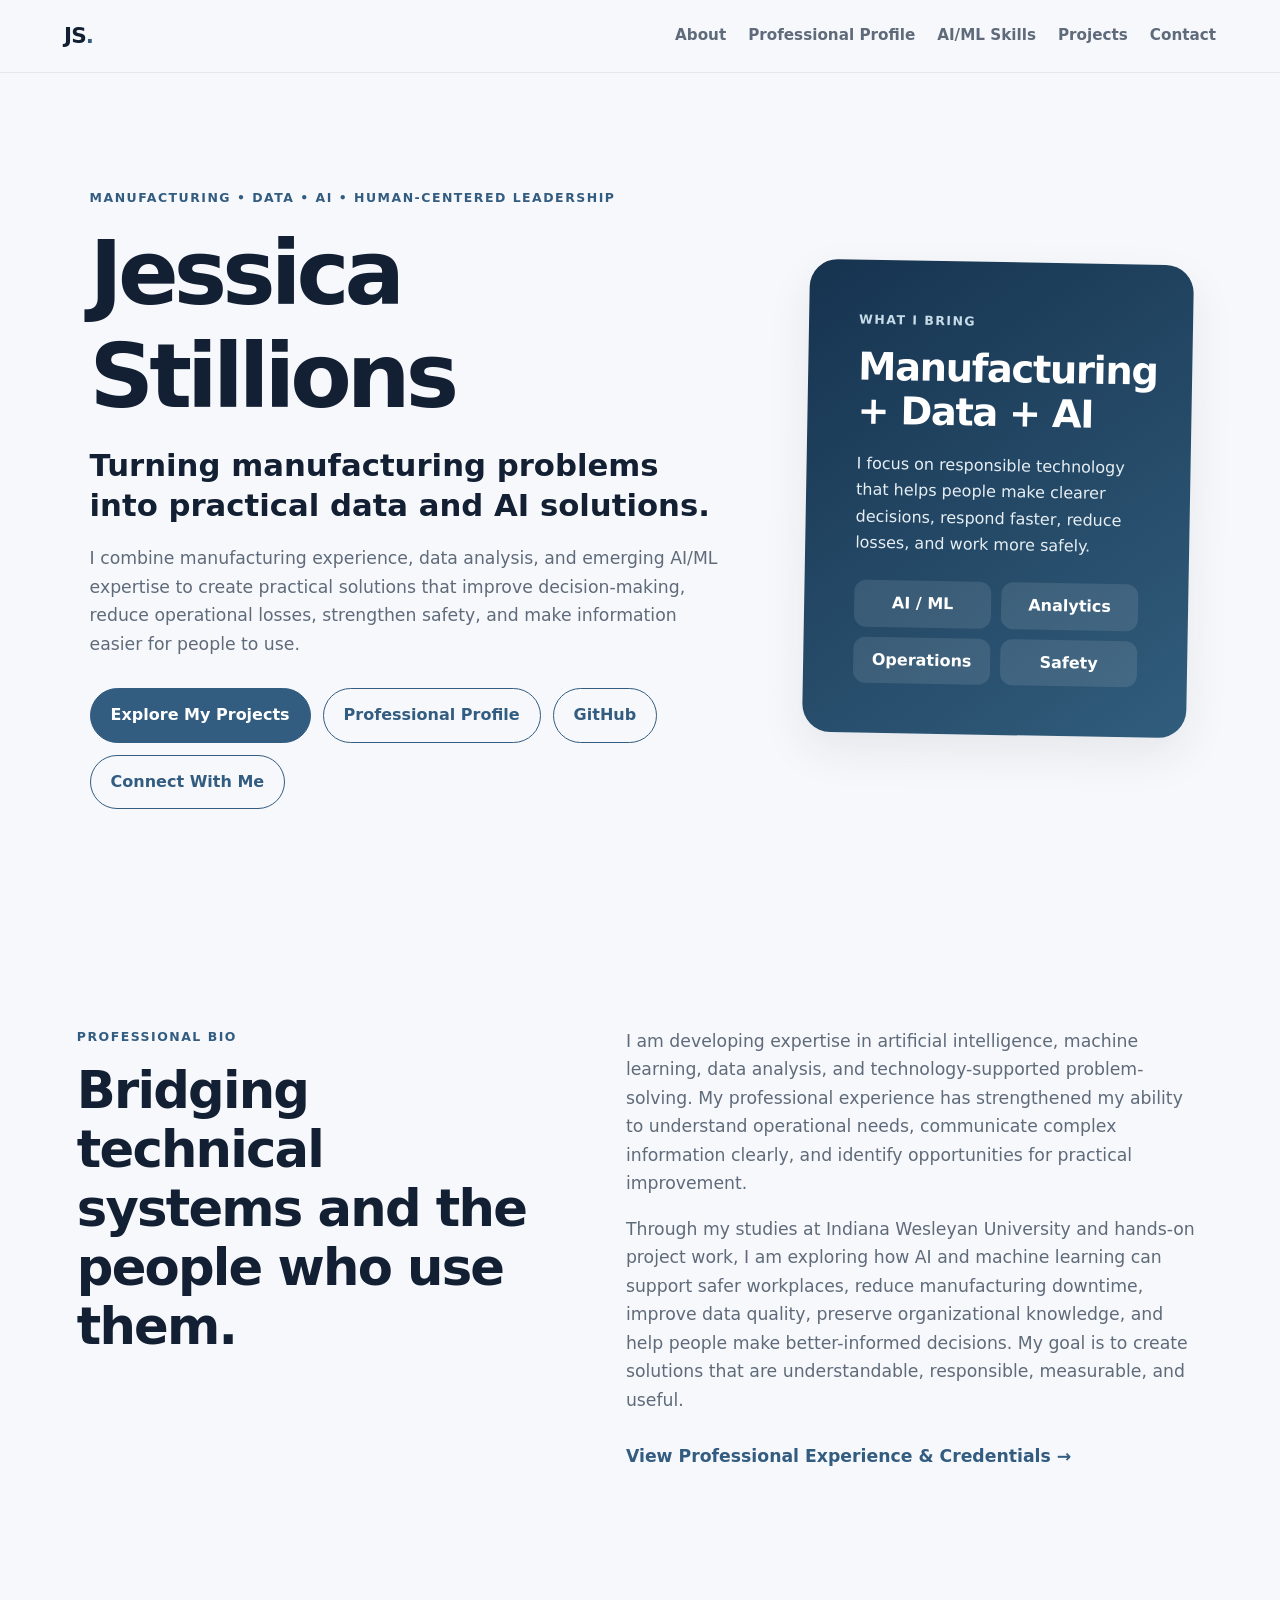
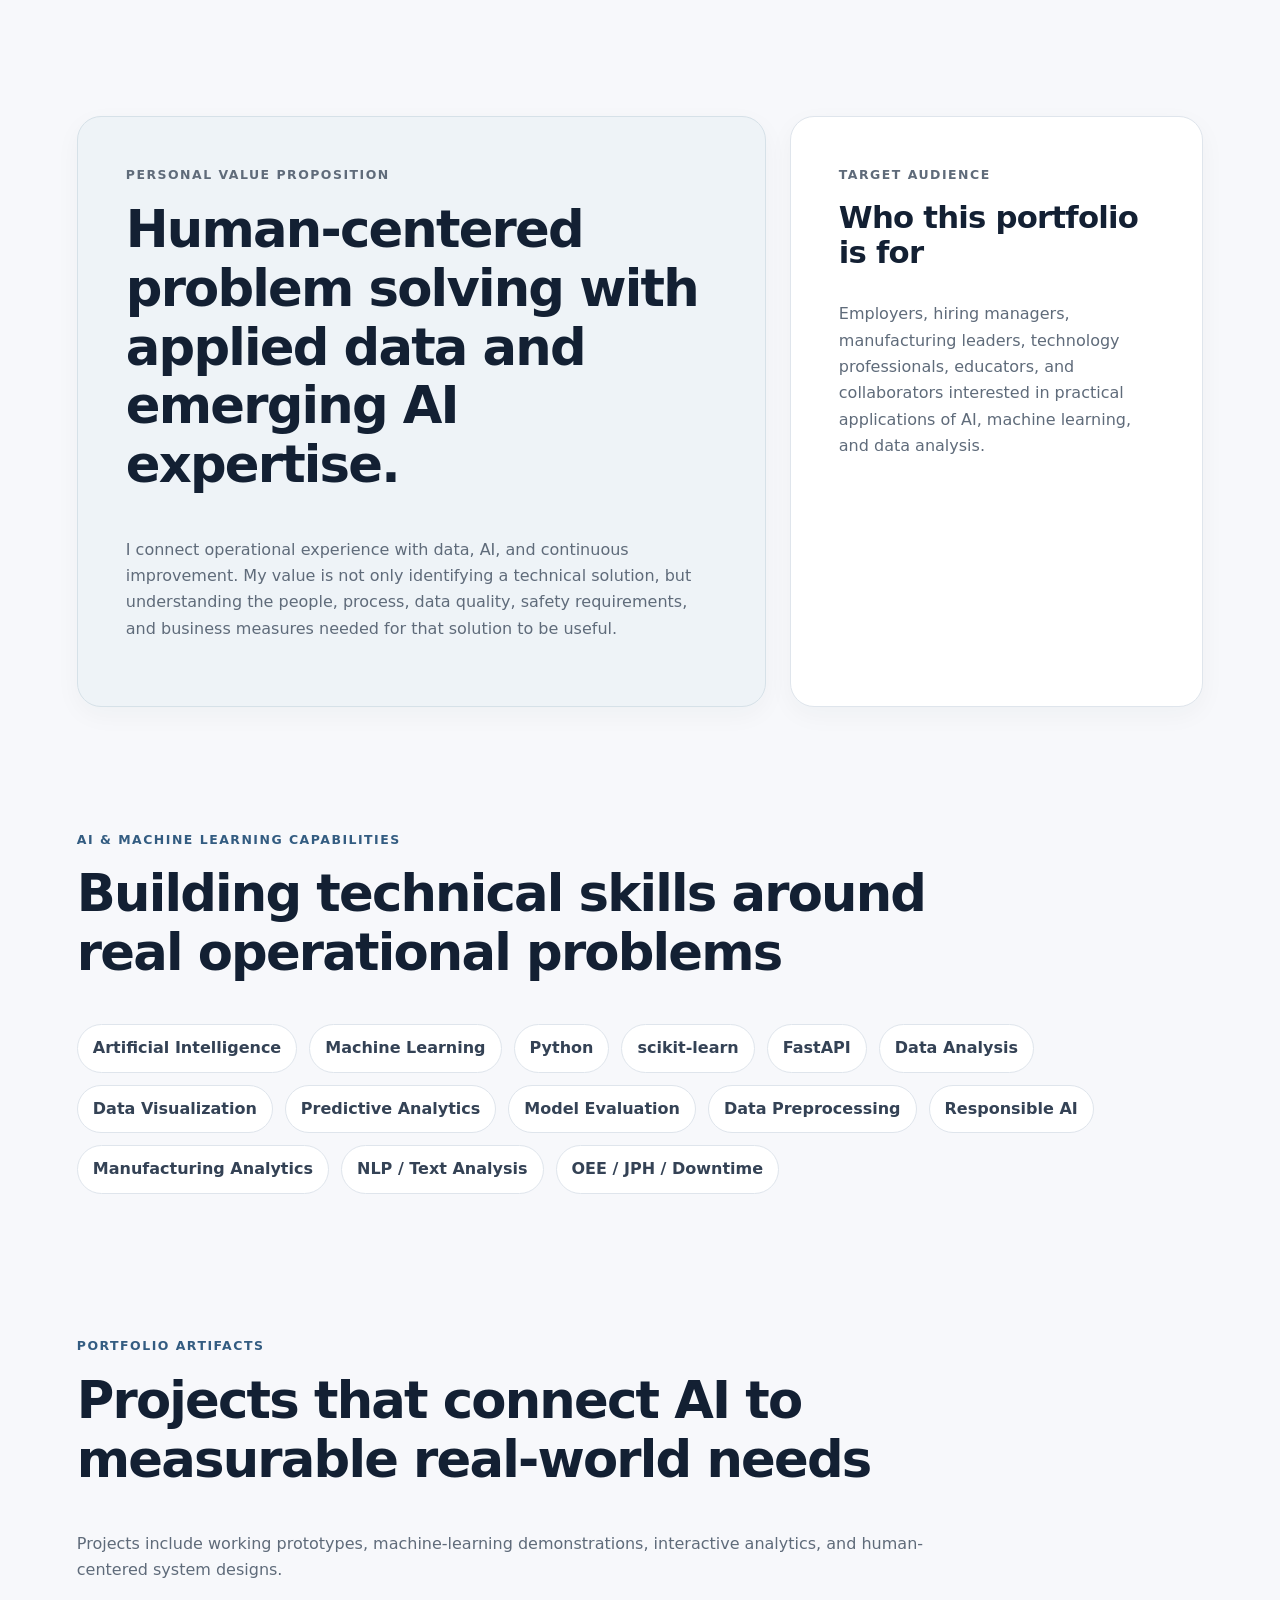
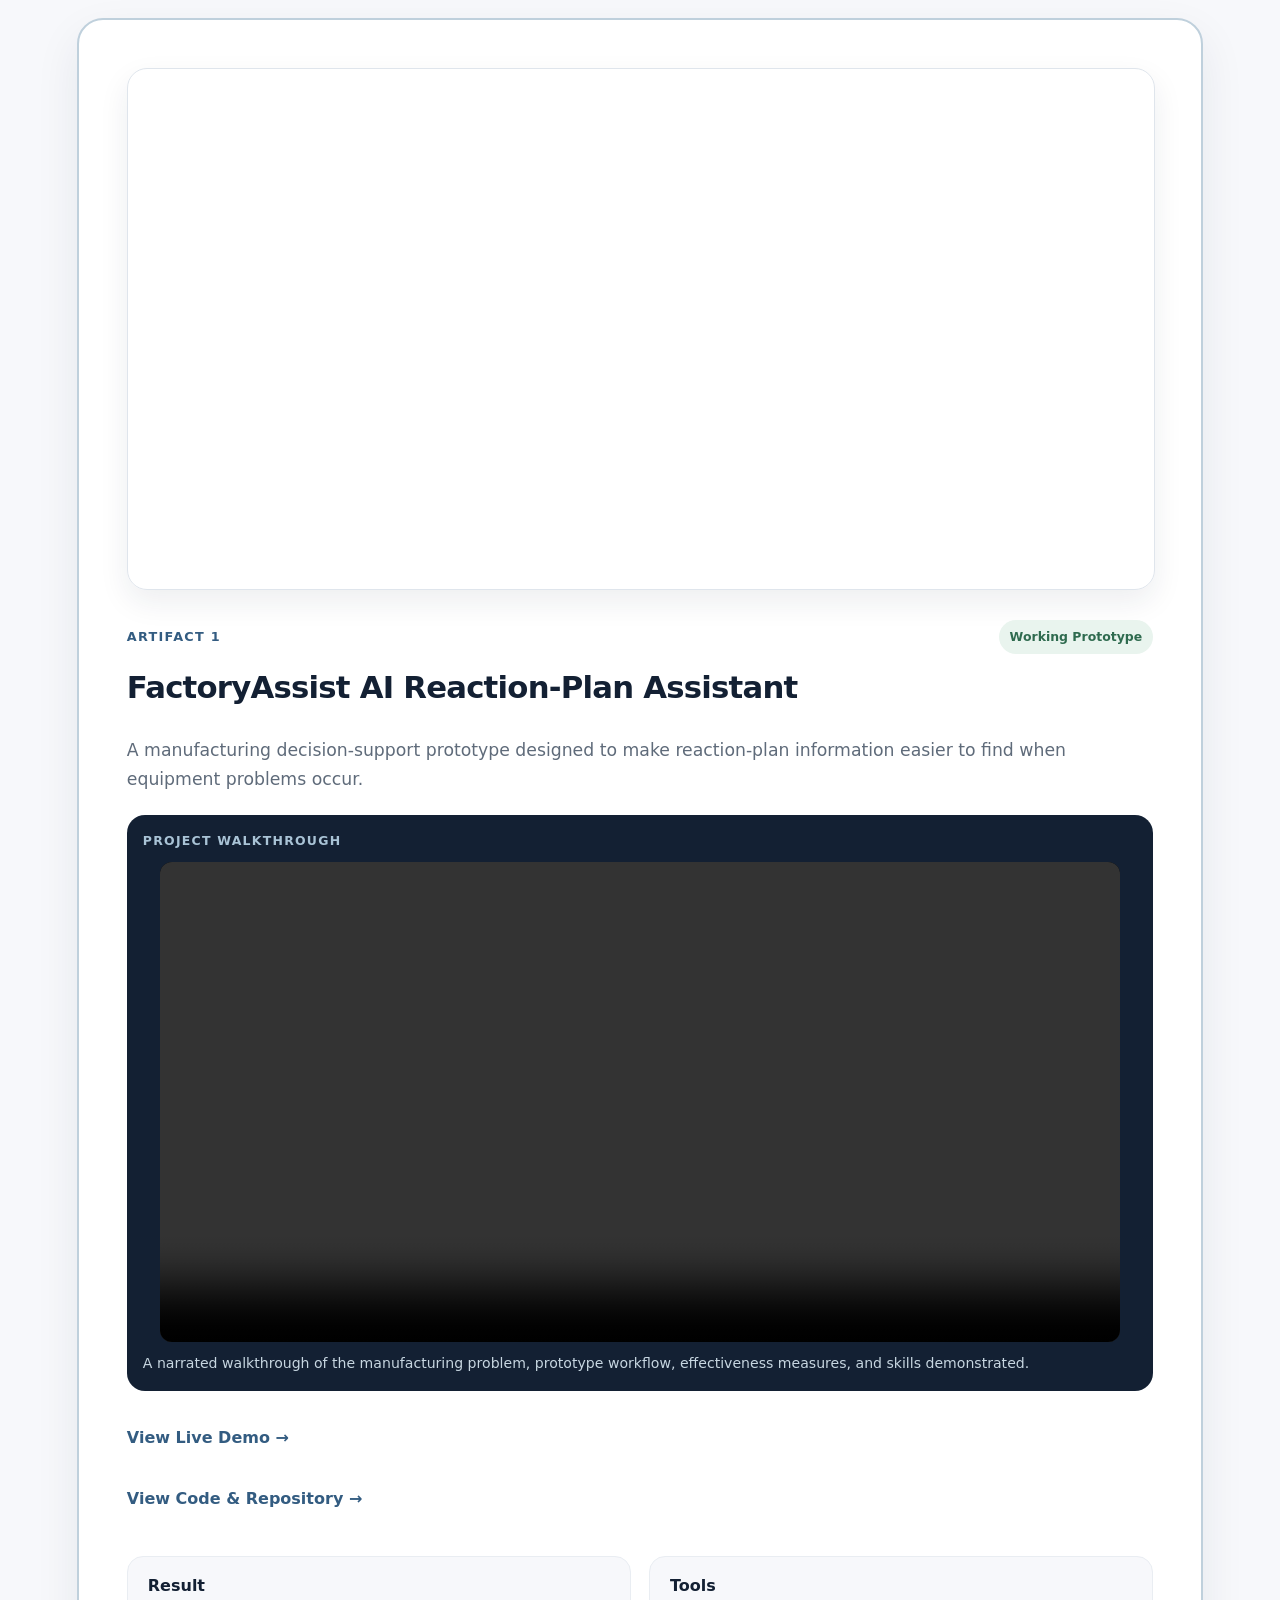
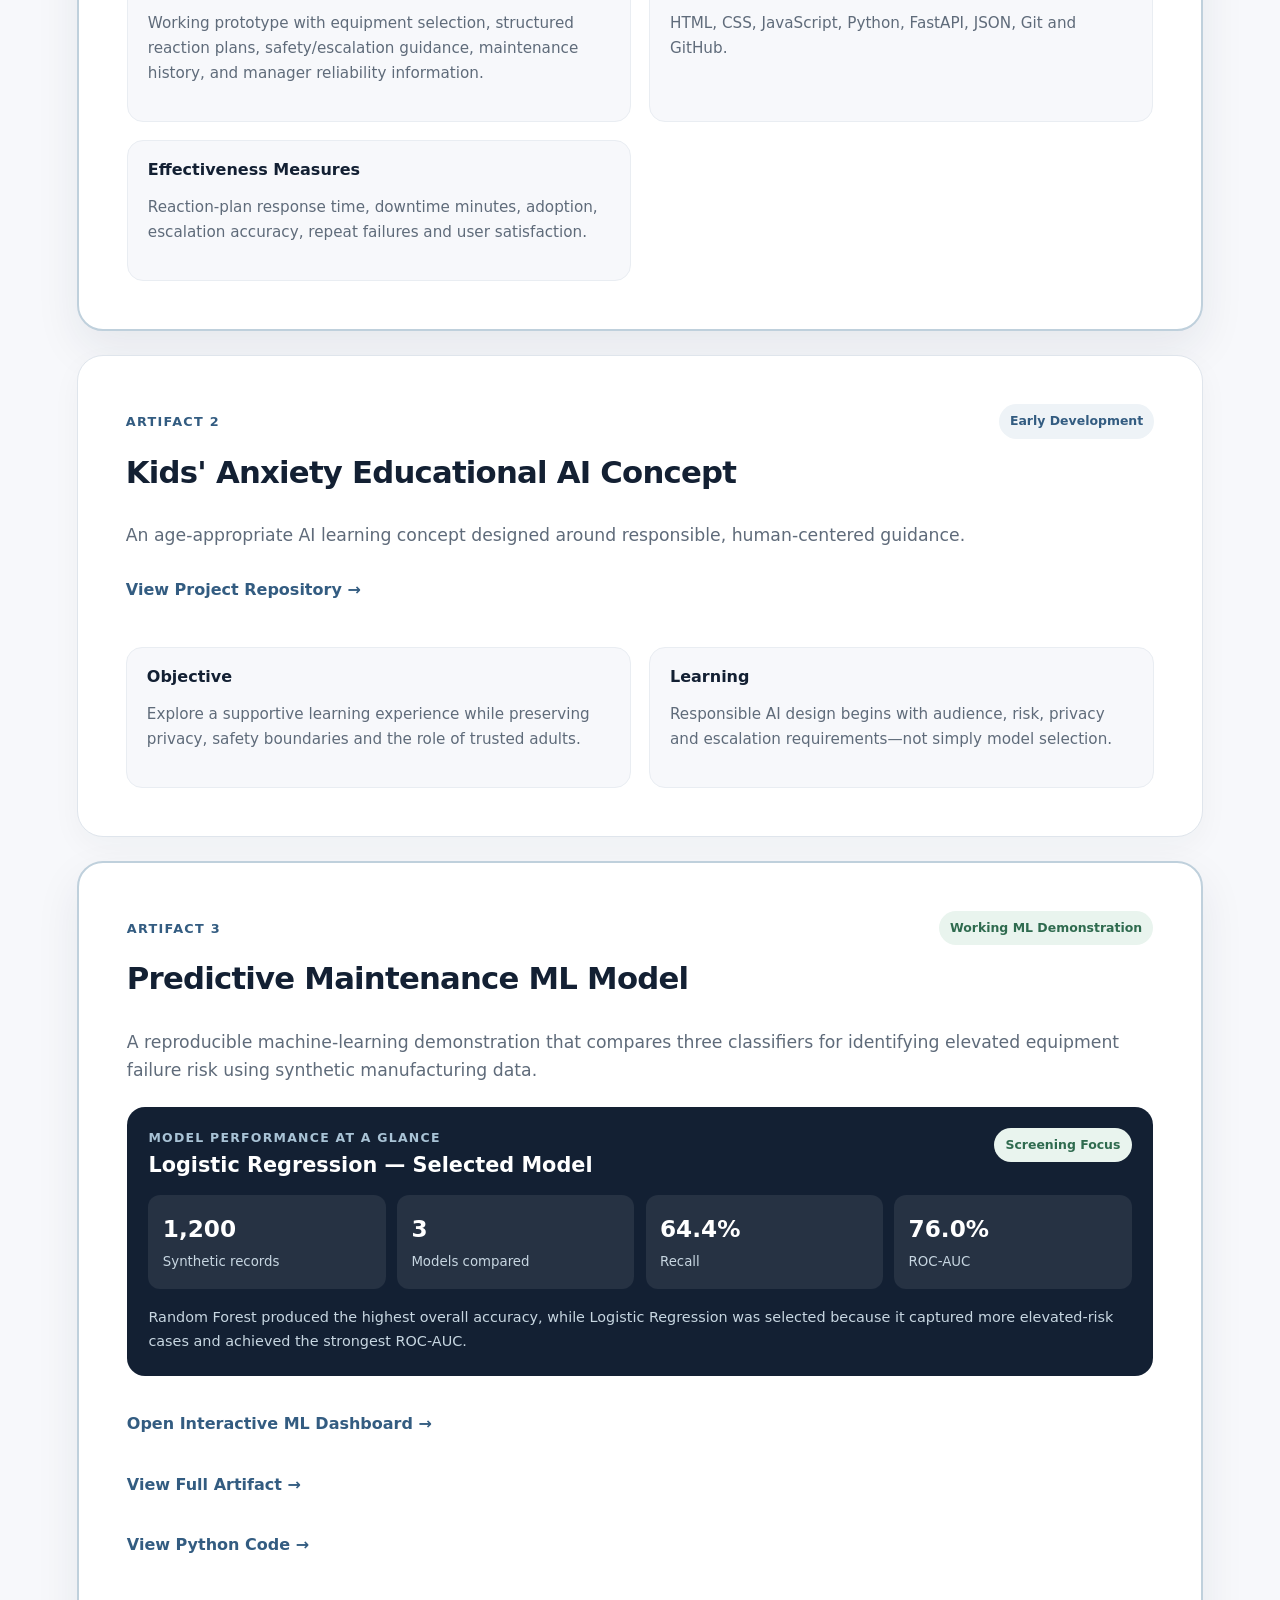
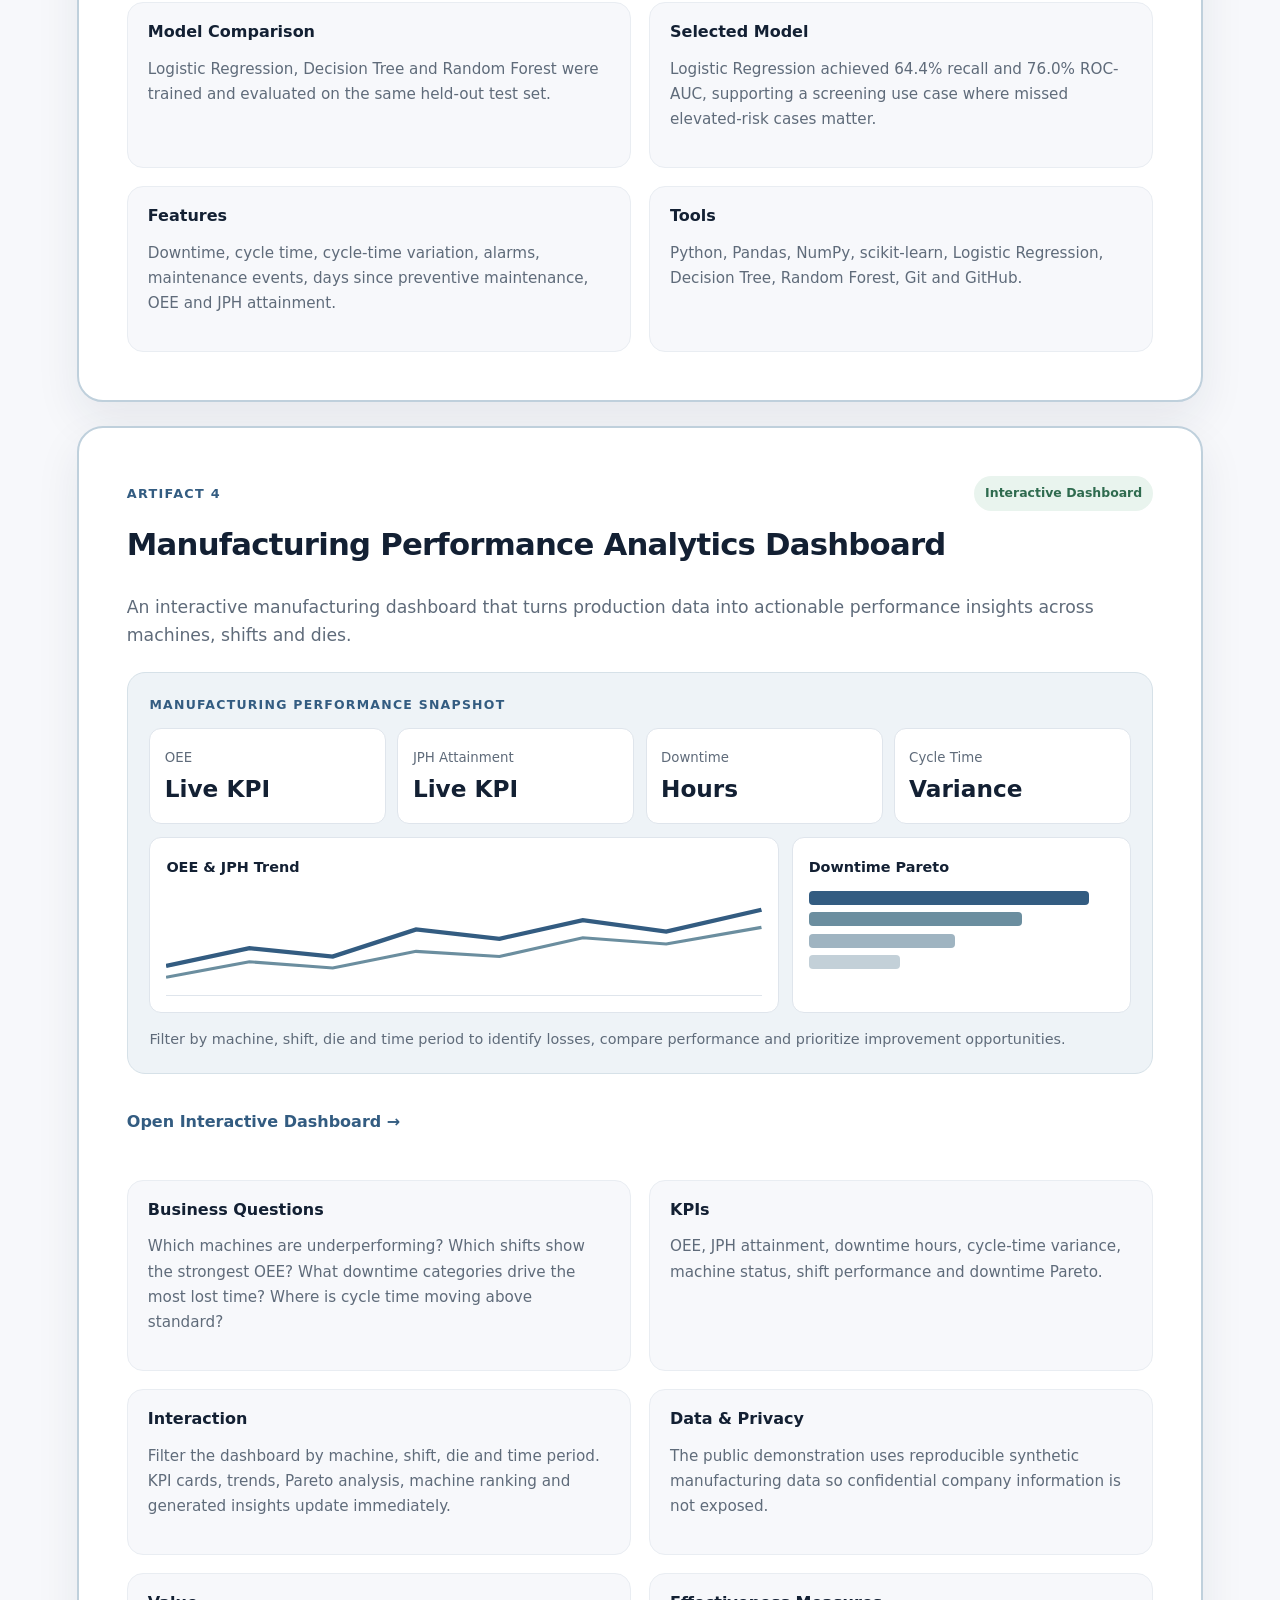
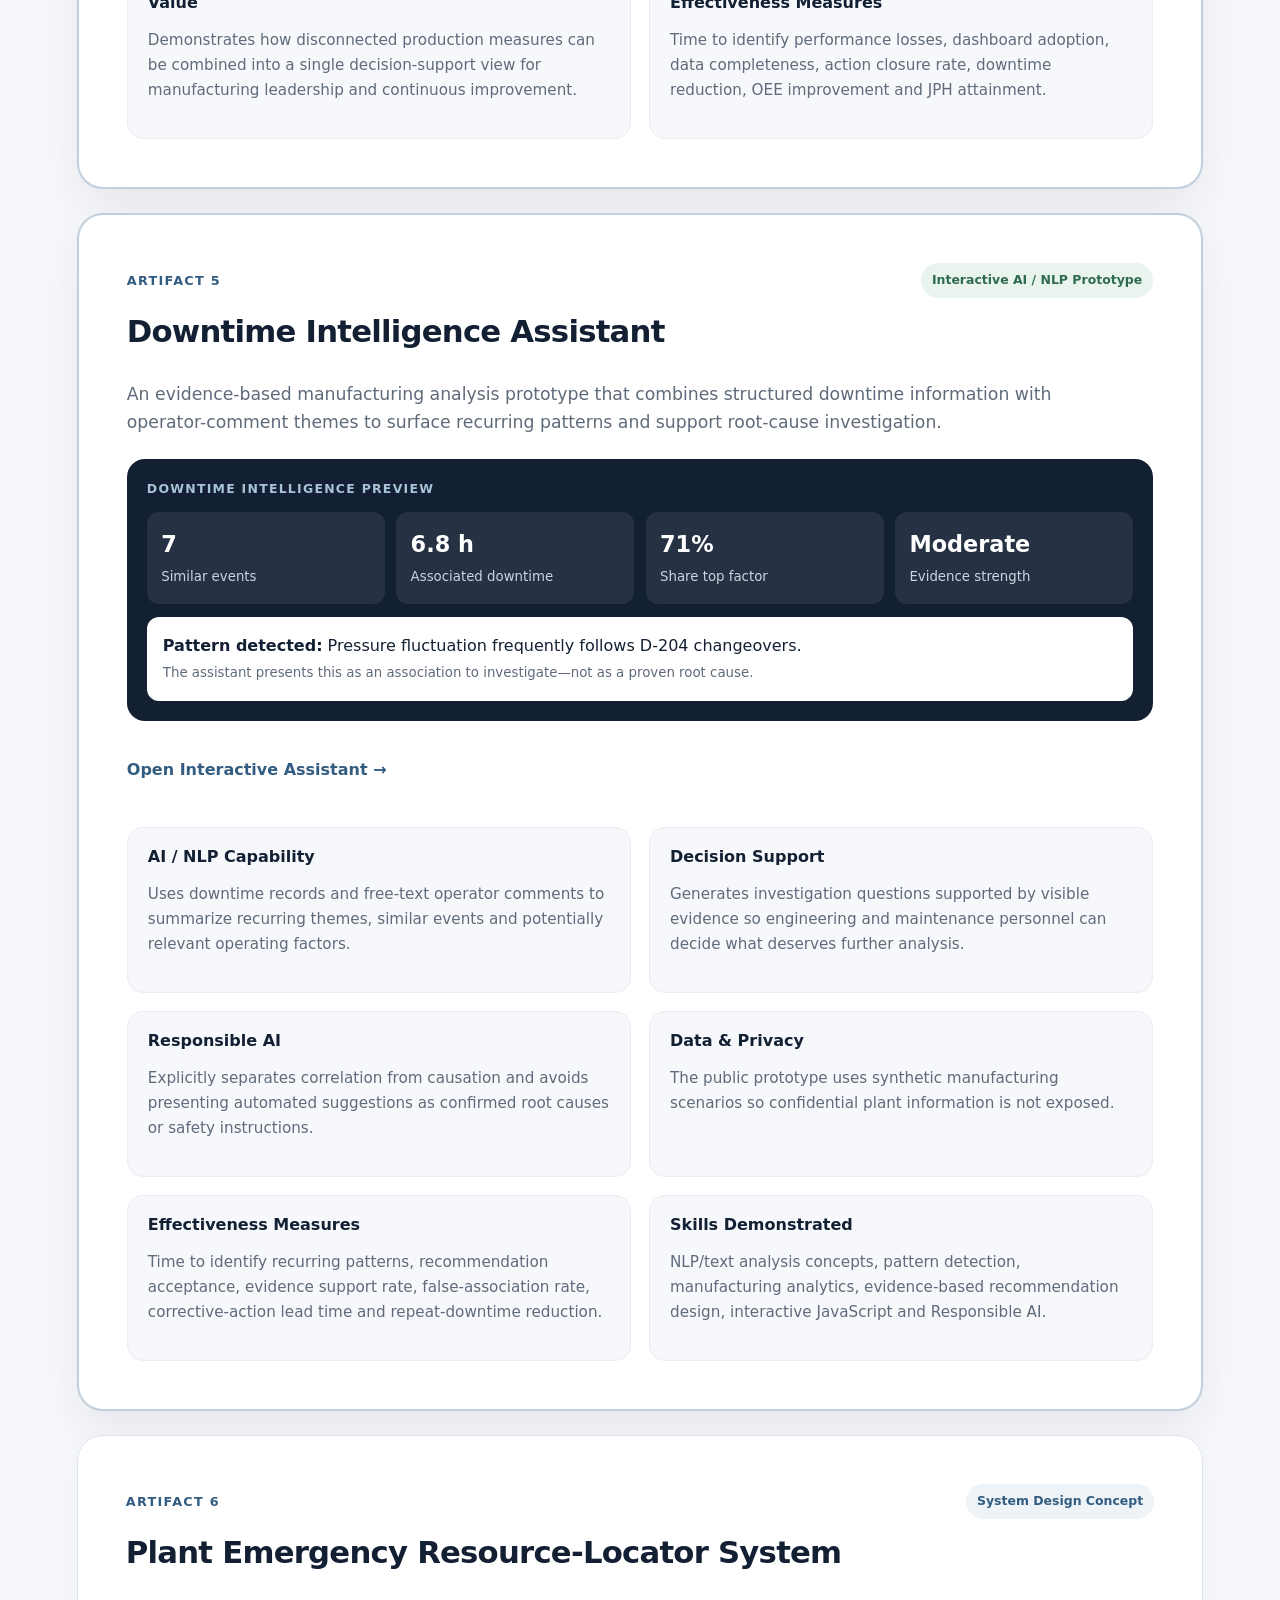
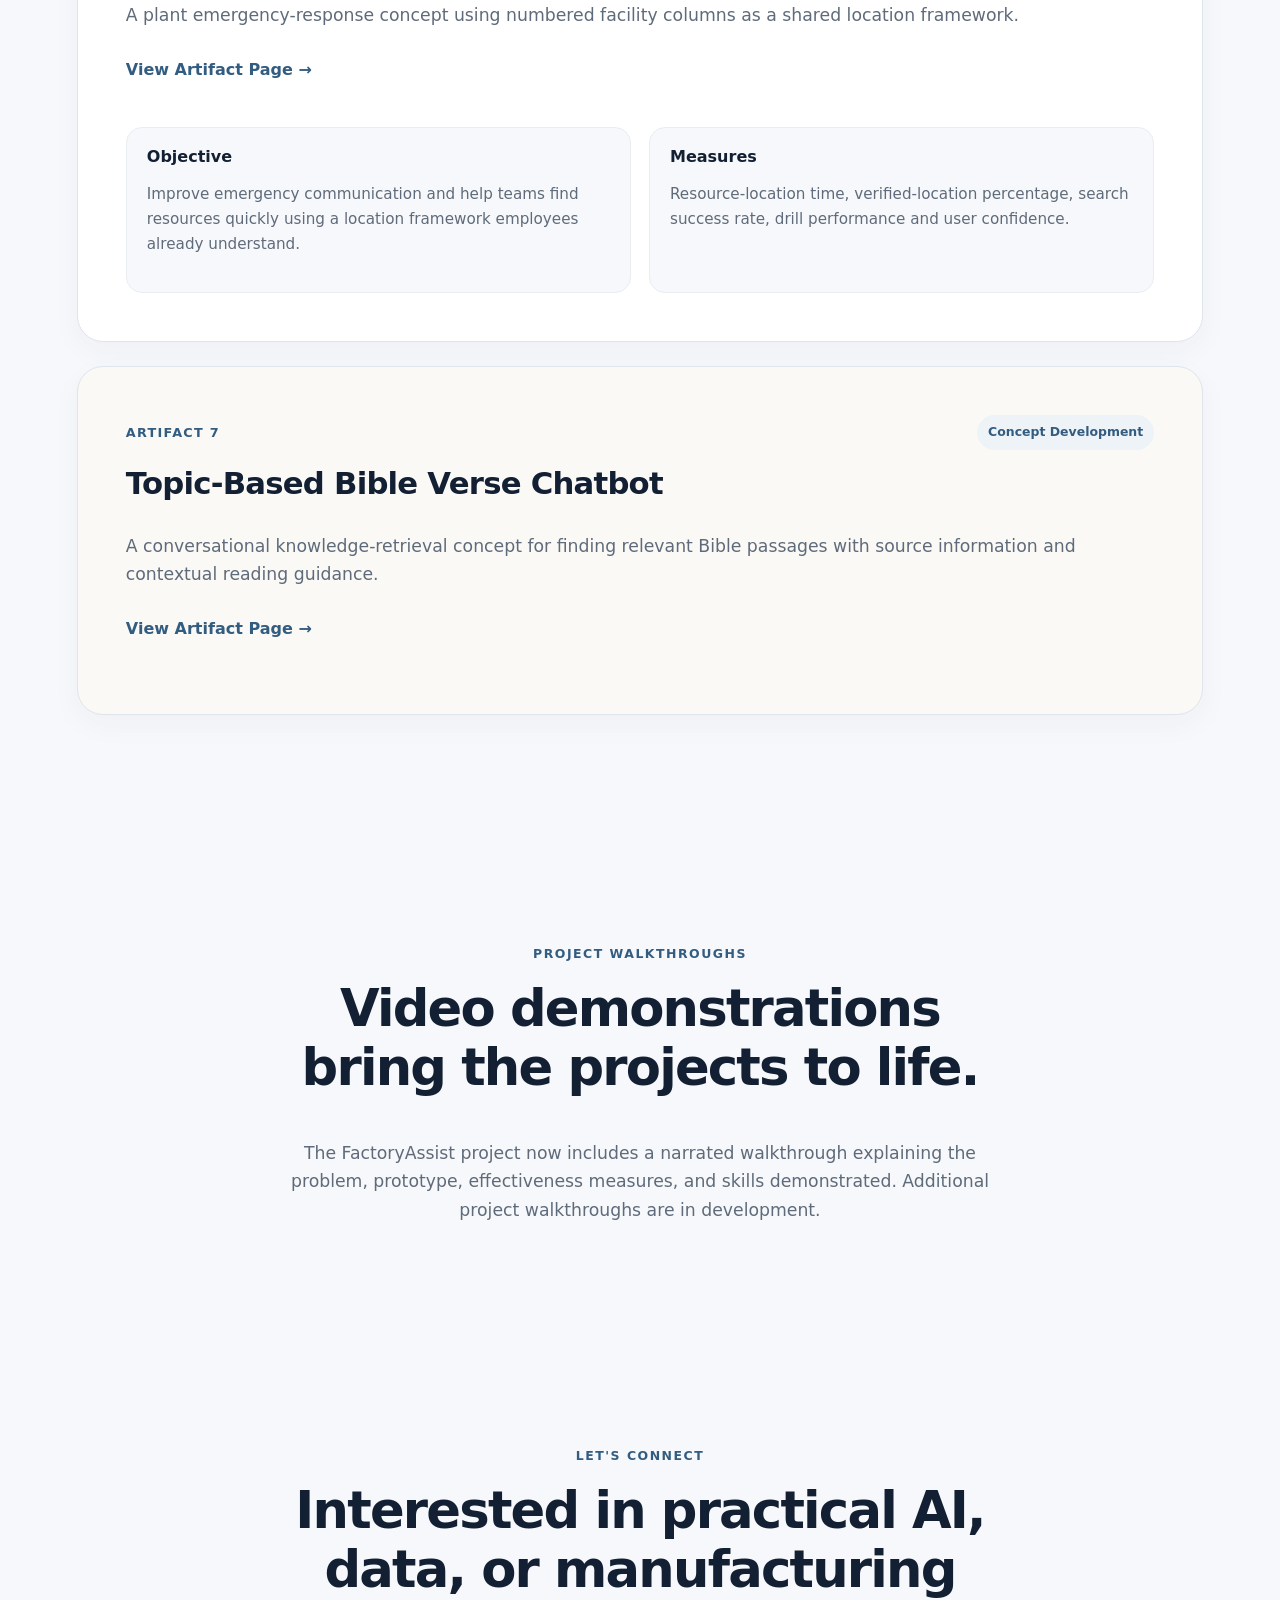
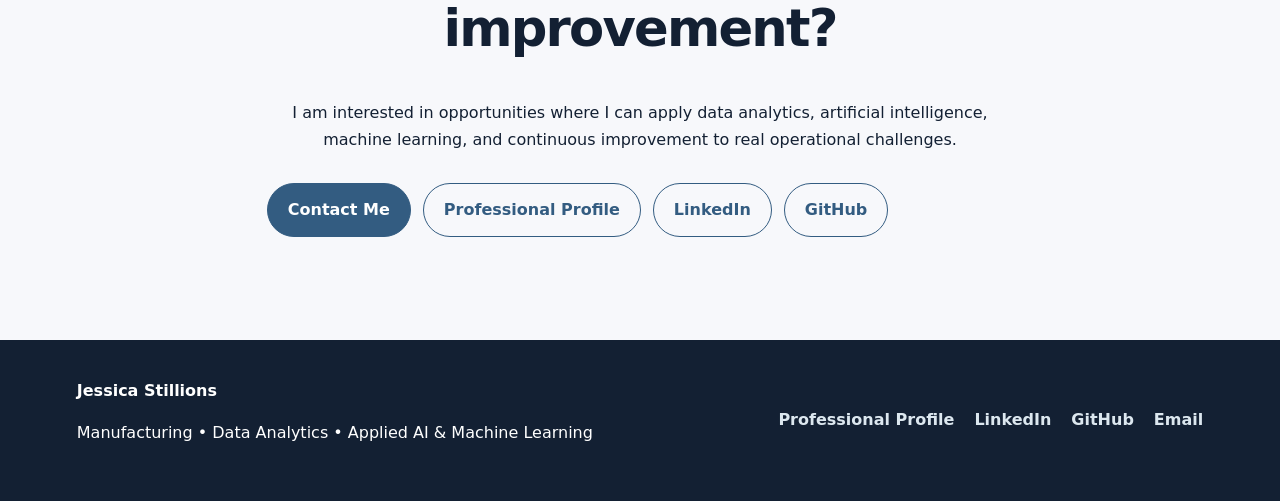
==== commit fe4a09ed: "Label all portfolio artifacts consistently" ====
--- a/index.html
+++ b/index.html
@@ -18,10 +18,10 @@
       <article class="project-card highlight"><div class="project-topline"><span class="artifact-number">Artifact 1</span><span class="status live">Working Prototype</span></div><h3>FactoryAssist AI Reaction-Plan Assistant</h3><p class="project-intro">A manufacturing decision-support prototype designed to make reaction-plan information easier to find when equipment problems occur.</p><div style="margin:1.35rem 0 1.5rem;padding:1rem;background:#132033;border-radius:18px"><p style="margin:0 0 .65rem;color:#a9c3d6;font-size:.78rem;font-weight:800;letter-spacing:.1em;text-transform:uppercase">Project Walkthrough</p><video controls preload="metadata" playsinline style="display:block;width:100%;max-width:960px;margin:0 auto;border-radius:12px;background:#000" aria-label="FactoryAssist AI Reaction-Plan Assistant project walkthrough"><source src="FactoryAssist_Portfolio_Video_Deck.mp4" type="video/mp4">Your browser does not support embedded video. <a href="FactoryAssist_Portfolio_Video_Deck.mp4">Open the FactoryAssist walkthrough video</a>.</video><p style="margin:.65rem 0 0;color:#c7d6e1;font-size:.88rem">A narrated walkthrough of the manufacturing problem, prototype workflow, effectiveness measures, and skills demonstrated.</p></div><a class="project-link" href="https://stillionsdataanalyst.github.io/FactoryAssist-AI/" target="_blank" rel="noopener">View Live Demo →</a><br><a class="project-link" href="https://github.com/StillionsDataAnalyst/FactoryAssist-AI" target="_blank" rel="noopener">View Code & Repository →</a><div class="project-details"><div><h4>Result</h4><p>Working prototype with equipment selection, structured reaction plans, safety/escalation guidance, maintenance history, and manager reliability information.</p></div><div><h4>Tools</h4><p>HTML, CSS, JavaScript, Python, FastAPI, JSON, Git and GitHub.</p></div><div><h4>Effectiveness Measures</h4><p>Reaction-plan response time, downtime minutes, adoption, escalation accuracy, repeat failures and user satisfaction.</p></div></div></article>
       <article class="project-card"><div class="project-topline"><span class="artifact-number">Artifact 2</span><span class="status">Early Development</span></div><h3>Kids' Anxiety Educational AI Concept</h3><p class="project-intro">An age-appropriate AI learning concept designed around responsible, human-centered guidance.</p><a class="project-link" href="https://github.com/StillionsDataAnalyst/MachineLearning" target="_blank" rel="noopener">View Project Repository →</a><div class="project-details"><div><h4>Objective</h4><p>Explore a supportive learning experience while preserving privacy, safety boundaries and the role of trusted adults.</p></div><div><h4>Learning</h4><p>Responsible AI design begins with audience, risk, privacy and escalation requirements—not simply model selection.</p></div></div></article>
       <article class="project-card highlight"><div class="project-topline"><span class="artifact-number">Artifact 3</span><span class="status live">Working ML Demonstration</span></div><h3>Predictive Maintenance ML Model</h3><p class="project-intro">A reproducible machine-learning demonstration that compares three classifiers for identifying elevated equipment failure risk using synthetic manufacturing data.</p><div style="margin:1.4rem 0 1.6rem;padding:1.35rem;border-radius:18px;background:#132033;color:white"><div style="display:flex;justify-content:space-between;align-items:flex-start;gap:1rem;flex-wrap:wrap"><div><p style="margin:0 0 .3rem;color:#a9c3d6;font-size:.78rem;font-weight:800;letter-spacing:.1em;text-transform:uppercase">Model Performance at a Glance</p><h4 style="margin:0;color:white;font-size:1.3rem">Logistic Regression — Selected Model</h4></div><span style="background:#e9f4ee;color:#2f6b4f;padding:.4rem .7rem;border-radius:999px;font-size:.78rem;font-weight:800">Screening Focus</span></div><div style="display:grid;grid-template-columns:repeat(auto-fit,minmax(130px,1fr));gap:.7rem;margin:1.1rem 0"><div style="background:rgba(255,255,255,.08);padding:.9rem;border-radius:12px"><strong style="font-size:1.45rem;display:block">1,200</strong><small style="color:#c7d6e1">Synthetic records</small></div><div style="background:rgba(255,255,255,.08);padding:.9rem;border-radius:12px"><strong style="font-size:1.45rem;display:block">3</strong><small style="color:#c7d6e1">Models compared</small></div><div style="background:rgba(255,255,255,.08);padding:.9rem;border-radius:12px"><strong style="font-size:1.45rem;display:block">64.4%</strong><small style="color:#c7d6e1">Recall</small></div><div style="background:rgba(255,255,255,.08);padding:.9rem;border-radius:12px"><strong style="font-size:1.45rem;display:block">76.0%</strong><small style="color:#c7d6e1">ROC-AUC</small></div></div><p style="margin:0;color:#c7d6e1;font-size:.9rem">Random Forest produced the highest overall accuracy, while Logistic Regression was selected because it captured more elevated-risk cases and achieved the strongest ROC-AUC.</p></div><a class="project-link" href="predictive-maintenance-dashboard.html">Open Interactive ML Dashboard →</a><br><a class="project-link" href="artifact-3-predictive-maintenance.html">View Full Artifact →</a><br><a class="project-link" href="predictive-maintenance-model/train_model.py">View Python Code →</a><div class="project-details"><div><h4>Model Comparison</h4><p>Logistic Regression, Decision Tree and Random Forest were trained and evaluated on the same held-out test set.</p></div><div><h4>Selected Model</h4><p>Logistic Regression achieved 64.4% recall and 76.0% ROC-AUC, supporting a screening use case where missed elevated-risk cases matter.</p></div><div><h4>Features</h4><p>Downtime, cycle time, cycle-time variation, alarms, maintenance events, days since preventive maintenance, OEE and JPH attainment.</p></div><div><h4>Tools</h4><p>Python, Pandas, NumPy, scikit-learn, Logistic Regression, Decision Tree, Random Forest, Git and GitHub.</p></div></div></article>
-      <article class="project-card highlight"><div class="project-topline"><span class="artifact-number">Featured Analytics Project</span><span class="status live">Interactive Dashboard</span></div><h3>Manufacturing Performance Analytics Dashboard</h3><p class="project-intro">An interactive manufacturing dashboard that turns production data into actionable performance insights across machines, shifts and dies.</p><div style="margin:1.4rem 0 1.6rem;padding:1.35rem;border-radius:18px;background:#eef3f7;border:1px solid #d6e1e8"><p style="margin:0 0 .8rem;color:#335c81;font-size:.78rem;font-weight:800;letter-spacing:.1em;text-transform:uppercase">Manufacturing Performance Snapshot</p><div style="display:grid;grid-template-columns:repeat(auto-fit,minmax(125px,1fr));gap:.7rem"><div style="background:white;padding:.9rem;border-radius:12px;border:1px solid #dfe5ec"><small style="color:#5f6b7a">OEE</small><strong style="display:block;font-size:1.45rem;color:#132033">Live KPI</strong></div><div style="background:white;padding:.9rem;border-radius:12px;border:1px solid #dfe5ec"><small style="color:#5f6b7a">JPH Attainment</small><strong style="display:block;font-size:1.45rem;color:#132033">Live KPI</strong></div><div style="background:white;padding:.9rem;border-radius:12px;border:1px solid #dfe5ec"><small style="color:#5f6b7a">Downtime</small><strong style="display:block;font-size:1.45rem;color:#132033">Hours</strong></div><div style="background:white;padding:.9rem;border-radius:12px;border:1px solid #dfe5ec"><small style="color:#5f6b7a">Cycle Time</small><strong style="display:block;font-size:1.45rem;color:#132033">Variance</strong></div></div><div style="display:grid;grid-template-columns:minmax(0,1.3fr) minmax(180px,.7fr);gap:.8rem;margin-top:.8rem"><div style="background:white;padding:1rem;border-radius:12px;border:1px solid #dfe5ec"><strong style="font-size:.9rem">OEE & JPH Trend</strong><div style="height:105px;position:relative;margin-top:.7rem;border-bottom:1px solid #dfe5ec"><svg viewBox="0 0 500 100" preserveAspectRatio="none" style="width:100%;height:100%"><polyline points="0,72 70,55 140,63 210,37 280,46 350,28 420,39 500,18" fill="none" stroke="#335c81" stroke-width="4"/><polyline points="0,83 70,68 140,74 210,58 280,63 350,45 420,51 500,35" fill="none" stroke="#6b8e9f" stroke-width="3"/></svg></div></div><div style="background:white;padding:1rem;border-radius:12px;border:1px solid #dfe5ec"><strong style="font-size:.9rem">Downtime Pareto</strong><div style="margin-top:.7rem"><div style="height:14px;width:92%;background:#335c81;border-radius:4px;margin:.45rem 0"></div><div style="height:14px;width:70%;background:#6b8e9f;border-radius:4px;margin:.45rem 0"></div><div style="height:14px;width:48%;background:#9fb4c1;border-radius:4px;margin:.45rem 0"></div><div style="height:14px;width:30%;background:#c3d0d8;border-radius:4px;margin:.45rem 0"></div></div></div></div><p style="margin:.9rem 0 0;color:#5f6b7a;font-size:.9rem">Filter by machine, shift, die and time period to identify losses, compare performance and prioritize improvement opportunities.</p></div><a class="project-link" href="manufacturing-analytics-dashboard.html">Open Interactive Dashboard →</a><div class="project-details"><div><h4>Business Questions</h4><p>Which machines are underperforming? Which shifts show the strongest OEE? What downtime categories drive the most lost time? Where is cycle time moving above standard?</p></div><div><h4>KPIs</h4><p>OEE, JPH attainment, downtime hours, cycle-time variance, machine status, shift performance and downtime Pareto.</p></div><div><h4>Interaction</h4><p>Filter the dashboard by machine, shift, die and time period. KPI cards, trends, Pareto analysis, machine ranking and generated insights update immediately.</p></div><div><h4>Data & Privacy</h4><p>The public demonstration uses reproducible synthetic manufacturing data so confidential company information is not exposed.</p></div><div><h4>Value</h4><p>Demonstrates how disconnected production measures can be combined into a single decision-support view for manufacturing leadership and continuous improvement.</p></div><div><h4>Effectiveness Measures</h4><p>Time to identify performance losses, dashboard adoption, data completeness, action closure rate, downtime reduction, OEE improvement and JPH attainment.</p></div></div></article>
-      <article class="project-card highlight"><div class="project-topline"><span class="artifact-number">Artifact 4</span><span class="status live">Interactive AI / NLP Prototype</span></div><h3>Downtime Intelligence Assistant</h3><p class="project-intro">An evidence-based manufacturing analysis prototype that combines structured downtime information with operator-comment themes to surface recurring patterns and support root-cause investigation.</p><div style="margin:1.4rem 0 1.6rem;padding:1.25rem;border-radius:18px;background:#132033;color:white"><p style="margin:0 0 .75rem;color:#a9c3d6;font-size:.78rem;font-weight:800;letter-spacing:.1em;text-transform:uppercase">Downtime Intelligence Preview</p><div style="display:grid;grid-template-columns:repeat(auto-fit,minmax(140px,1fr));gap:.7rem"><div style="background:rgba(255,255,255,.08);padding:.9rem;border-radius:12px"><strong style="display:block;font-size:1.4rem">7</strong><small style="color:#c7d6e1">Similar events</small></div><div style="background:rgba(255,255,255,.08);padding:.9rem;border-radius:12px"><strong style="display:block;font-size:1.4rem">6.8 h</strong><small style="color:#c7d6e1">Associated downtime</small></div><div style="background:rgba(255,255,255,.08);padding:.9rem;border-radius:12px"><strong style="display:block;font-size:1.4rem">71%</strong><small style="color:#c7d6e1">Share top factor</small></div><div style="background:rgba(255,255,255,.08);padding:.9rem;border-radius:12px"><strong style="display:block;font-size:1.4rem">Moderate</strong><small style="color:#c7d6e1">Evidence strength</small></div></div><div style="margin-top:.8rem;background:white;color:#132033;padding:1rem;border-radius:12px"><strong>Pattern detected:</strong> Pressure fluctuation frequently follows D-204 changeovers.<br><small style="color:#5f6b7a">The assistant presents this as an association to investigate—not as a proven root cause.</small></div></div><a class="project-link" href="downtime-intelligence.html">Open Interactive Assistant →</a><div class="project-details"><div><h4>AI / NLP Capability</h4><p>Uses downtime records and free-text operator comments to summarize recurring themes, similar events and potentially relevant operating factors.</p></div><div><h4>Decision Support</h4><p>Generates investigation questions supported by visible evidence so engineering and maintenance personnel can decide what deserves further analysis.</p></div><div><h4>Responsible AI</h4><p>Explicitly separates correlation from causation and avoids presenting automated suggestions as confirmed root causes or safety instructions.</p></div><div><h4>Data & Privacy</h4><p>The public prototype uses synthetic manufacturing scenarios so confidential plant information is not exposed.</p></div><div><h4>Effectiveness Measures</h4><p>Time to identify recurring patterns, recommendation acceptance, evidence support rate, false-association rate, corrective-action lead time and repeat-downtime reduction.</p></div><div><h4>Skills Demonstrated</h4><p>NLP/text analysis concepts, pattern detection, manufacturing analytics, evidence-based recommendation design, interactive JavaScript and Responsible AI.</p></div></div></article>
-      <article class="project-card"><div class="project-topline"><span class="artifact-number">Artifact 5</span><span class="status">System Design Concept</span></div><h3>Plant Emergency Resource-Locator System</h3><p class="project-intro">A plant emergency-response concept using numbered facility columns as a shared location framework.</p><a class="project-link" href="artifact-4-emergency-resource-locator.html">View Artifact Page →</a><div class="project-details"><div><h4>Objective</h4><p>Improve emergency communication and help teams find resources quickly using a location framework employees already understand.</p></div><div><h4>Measures</h4><p>Resource-location time, verified-location percentage, search success rate, drill performance and user confidence.</p></div></div></article>
-      <article class="project-card bonus"><div class="project-topline"><span class="artifact-number">Bonus Artifact</span><span class="status">Concept Development</span></div><h3>Topic-Based Bible Verse Chatbot</h3><p class="project-intro">A conversational knowledge-retrieval concept for finding relevant Bible passages with source information and contextual reading guidance.</p><a class="project-link" href="artifact-5-bible-verse-chatbot.html">View Artifact Page →</a></article>
+      <article class="project-card highlight"><div class="project-topline"><span class="artifact-number">Artifact 4</span><span class="status live">Interactive Dashboard</span></div><h3>Manufacturing Performance Analytics Dashboard</h3><p class="project-intro">An interactive manufacturing dashboard that turns production data into actionable performance insights across machines, shifts and dies.</p><div style="margin:1.4rem 0 1.6rem;padding:1.35rem;border-radius:18px;background:#eef3f7;border:1px solid #d6e1e8"><p style="margin:0 0 .8rem;color:#335c81;font-size:.78rem;font-weight:800;letter-spacing:.1em;text-transform:uppercase">Manufacturing Performance Snapshot</p><div style="display:grid;grid-template-columns:repeat(auto-fit,minmax(125px,1fr));gap:.7rem"><div style="background:white;padding:.9rem;border-radius:12px;border:1px solid #dfe5ec"><small style="color:#5f6b7a">OEE</small><strong style="display:block;font-size:1.45rem;color:#132033">Live KPI</strong></div><div style="background:white;padding:.9rem;border-radius:12px;border:1px solid #dfe5ec"><small style="color:#5f6b7a">JPH Attainment</small><strong style="display:block;font-size:1.45rem;color:#132033">Live KPI</strong></div><div style="background:white;padding:.9rem;border-radius:12px;border:1px solid #dfe5ec"><small style="color:#5f6b7a">Downtime</small><strong style="display:block;font-size:1.45rem;color:#132033">Hours</strong></div><div style="background:white;padding:.9rem;border-radius:12px;border:1px solid #dfe5ec"><small style="color:#5f6b7a">Cycle Time</small><strong style="display:block;font-size:1.45rem;color:#132033">Variance</strong></div></div><div style="display:grid;grid-template-columns:minmax(0,1.3fr) minmax(180px,.7fr);gap:.8rem;margin-top:.8rem"><div style="background:white;padding:1rem;border-radius:12px;border:1px solid #dfe5ec"><strong style="font-size:.9rem">OEE & JPH Trend</strong><div style="height:105px;position:relative;margin-top:.7rem;border-bottom:1px solid #dfe5ec"><svg viewBox="0 0 500 100" preserveAspectRatio="none" style="width:100%;height:100%"><polyline points="0,72 70,55 140,63 210,37 280,46 350,28 420,39 500,18" fill="none" stroke="#335c81" stroke-width="4"/><polyline points="0,83 70,68 140,74 210,58 280,63 350,45 420,51 500,35" fill="none" stroke="#6b8e9f" stroke-width="3"/></svg></div></div><div style="background:white;padding:1rem;border-radius:12px;border:1px solid #dfe5ec"><strong style="font-size:.9rem">Downtime Pareto</strong><div style="margin-top:.7rem"><div style="height:14px;width:92%;background:#335c81;border-radius:4px;margin:.45rem 0"></div><div style="height:14px;width:70%;background:#6b8e9f;border-radius:4px;margin:.45rem 0"></div><div style="height:14px;width:48%;background:#9fb4c1;border-radius:4px;margin:.45rem 0"></div><div style="height:14px;width:30%;background:#c3d0d8;border-radius:4px;margin:.45rem 0"></div></div></div></div><p style="margin:.9rem 0 0;color:#5f6b7a;font-size:.9rem">Filter by machine, shift, die and time period to identify losses, compare performance and prioritize improvement opportunities.</p></div><a class="project-link" href="manufacturing-analytics-dashboard.html">Open Interactive Dashboard →</a><div class="project-details"><div><h4>Business Questions</h4><p>Which machines are underperforming? Which shifts show the strongest OEE? What downtime categories drive the most lost time? Where is cycle time moving above standard?</p></div><div><h4>KPIs</h4><p>OEE, JPH attainment, downtime hours, cycle-time variance, machine status, shift performance and downtime Pareto.</p></div><div><h4>Interaction</h4><p>Filter the dashboard by machine, shift, die and time period. KPI cards, trends, Pareto analysis, machine ranking and generated insights update immediately.</p></div><div><h4>Data & Privacy</h4><p>The public demonstration uses reproducible synthetic manufacturing data so confidential company information is not exposed.</p></div><div><h4>Value</h4><p>Demonstrates how disconnected production measures can be combined into a single decision-support view for manufacturing leadership and continuous improvement.</p></div><div><h4>Effectiveness Measures</h4><p>Time to identify performance losses, dashboard adoption, data completeness, action closure rate, downtime reduction, OEE improvement and JPH attainment.</p></div></div></article>
+      <article class="project-card highlight"><div class="project-topline"><span class="artifact-number">Artifact 5</span><span class="status live">Interactive AI / NLP Prototype</span></div><h3>Downtime Intelligence Assistant</h3><p class="project-intro">An evidence-based manufacturing analysis prototype that combines structured downtime information with operator-comment themes to surface recurring patterns and support root-cause investigation.</p><div style="margin:1.4rem 0 1.6rem;padding:1.25rem;border-radius:18px;background:#132033;color:white"><p style="margin:0 0 .75rem;color:#a9c3d6;font-size:.78rem;font-weight:800;letter-spacing:.1em;text-transform:uppercase">Downtime Intelligence Preview</p><div style="display:grid;grid-template-columns:repeat(auto-fit,minmax(140px,1fr));gap:.7rem"><div style="background:rgba(255,255,255,.08);padding:.9rem;border-radius:12px"><strong style="display:block;font-size:1.4rem">7</strong><small style="color:#c7d6e1">Similar events</small></div><div style="background:rgba(255,255,255,.08);padding:.9rem;border-radius:12px"><strong style="display:block;font-size:1.4rem">6.8 h</strong><small style="color:#c7d6e1">Associated downtime</small></div><div style="background:rgba(255,255,255,.08);padding:.9rem;border-radius:12px"><strong style="display:block;font-size:1.4rem">71%</strong><small style="color:#c7d6e1">Share top factor</small></div><div style="background:rgba(255,255,255,.08);padding:.9rem;border-radius:12px"><strong style="display:block;font-size:1.4rem">Moderate</strong><small style="color:#c7d6e1">Evidence strength</small></div></div><div style="margin-top:.8rem;background:white;color:#132033;padding:1rem;border-radius:12px"><strong>Pattern detected:</strong> Pressure fluctuation frequently follows D-204 changeovers.<br><small style="color:#5f6b7a">The assistant presents this as an association to investigate—not as a proven root cause.</small></div></div><a class="project-link" href="downtime-intelligence.html">Open Interactive Assistant →</a><div class="project-details"><div><h4>AI / NLP Capability</h4><p>Uses downtime records and free-text operator comments to summarize recurring themes, similar events and potentially relevant operating factors.</p></div><div><h4>Decision Support</h4><p>Generates investigation questions supported by visible evidence so engineering and maintenance personnel can decide what deserves further analysis.</p></div><div><h4>Responsible AI</h4><p>Explicitly separates correlation from causation and avoids presenting automated suggestions as confirmed root causes or safety instructions.</p></div><div><h4>Data & Privacy</h4><p>The public prototype uses synthetic manufacturing scenarios so confidential plant information is not exposed.</p></div><div><h4>Effectiveness Measures</h4><p>Time to identify recurring patterns, recommendation acceptance, evidence support rate, false-association rate, corrective-action lead time and repeat-downtime reduction.</p></div><div><h4>Skills Demonstrated</h4><p>NLP/text analysis concepts, pattern detection, manufacturing analytics, evidence-based recommendation design, interactive JavaScript and Responsible AI.</p></div></div></article>
+      <article class="project-card"><div class="project-topline"><span class="artifact-number">Artifact 6</span><span class="status">System Design Concept</span></div><h3>Plant Emergency Resource-Locator System</h3><p class="project-intro">A plant emergency-response concept using numbered facility columns as a shared location framework.</p><a class="project-link" href="artifact-4-emergency-resource-locator.html">View Artifact Page →</a><div class="project-details"><div><h4>Objective</h4><p>Improve emergency communication and help teams find resources quickly using a location framework employees already understand.</p></div><div><h4>Measures</h4><p>Resource-location time, verified-location percentage, search success rate, drill performance and user confidence.</p></div></div></article>
+      <article class="project-card bonus"><div class="project-topline"><span class="artifact-number">Artifact 7</span><span class="status">Concept Development</span></div><h3>Topic-Based Bible Verse Chatbot</h3><p class="project-intro">A conversational knowledge-retrieval concept for finding relevant Bible passages with source information and contextual reading guidance.</p><a class="project-link" href="artifact-5-bible-verse-chatbot.html">View Artifact Page →</a></article>
     </section>
     <section class="section growth-note"><p class="section-label">Project Walkthroughs</p><h2>Video demonstrations bring the projects to life.</h2><p>The FactoryAssist project now includes a narrated walkthrough explaining the problem, prototype, effectiveness measures, and skills demonstrated. Additional project walkthroughs are in development.</p></section>
     <section class="section growth-note"><p class="section-label">Let's Connect</p><h2>Interested in practical AI, data, or manufacturing improvement?</h2><p>I am interested in opportunities where I can apply data analytics, artificial intelligence, machine learning, and continuous improvement to real operational challenges.</p><div class="hero-actions"><a class="button primary" href="mailto:jessica.stillions@myemail.indwes.edu">Contact Me</a><a class="button secondary" href="professional-profile.html">Professional Profile</a><a class="button secondary" href="https://www.linkedin.com/in/jessicastillions009/" target="_blank" rel="noopener">LinkedIn</a><a class="button secondary" href="https://github.com/StillionsDataAnalyst" target="_blank" rel="noopener">GitHub</a></div></section>
